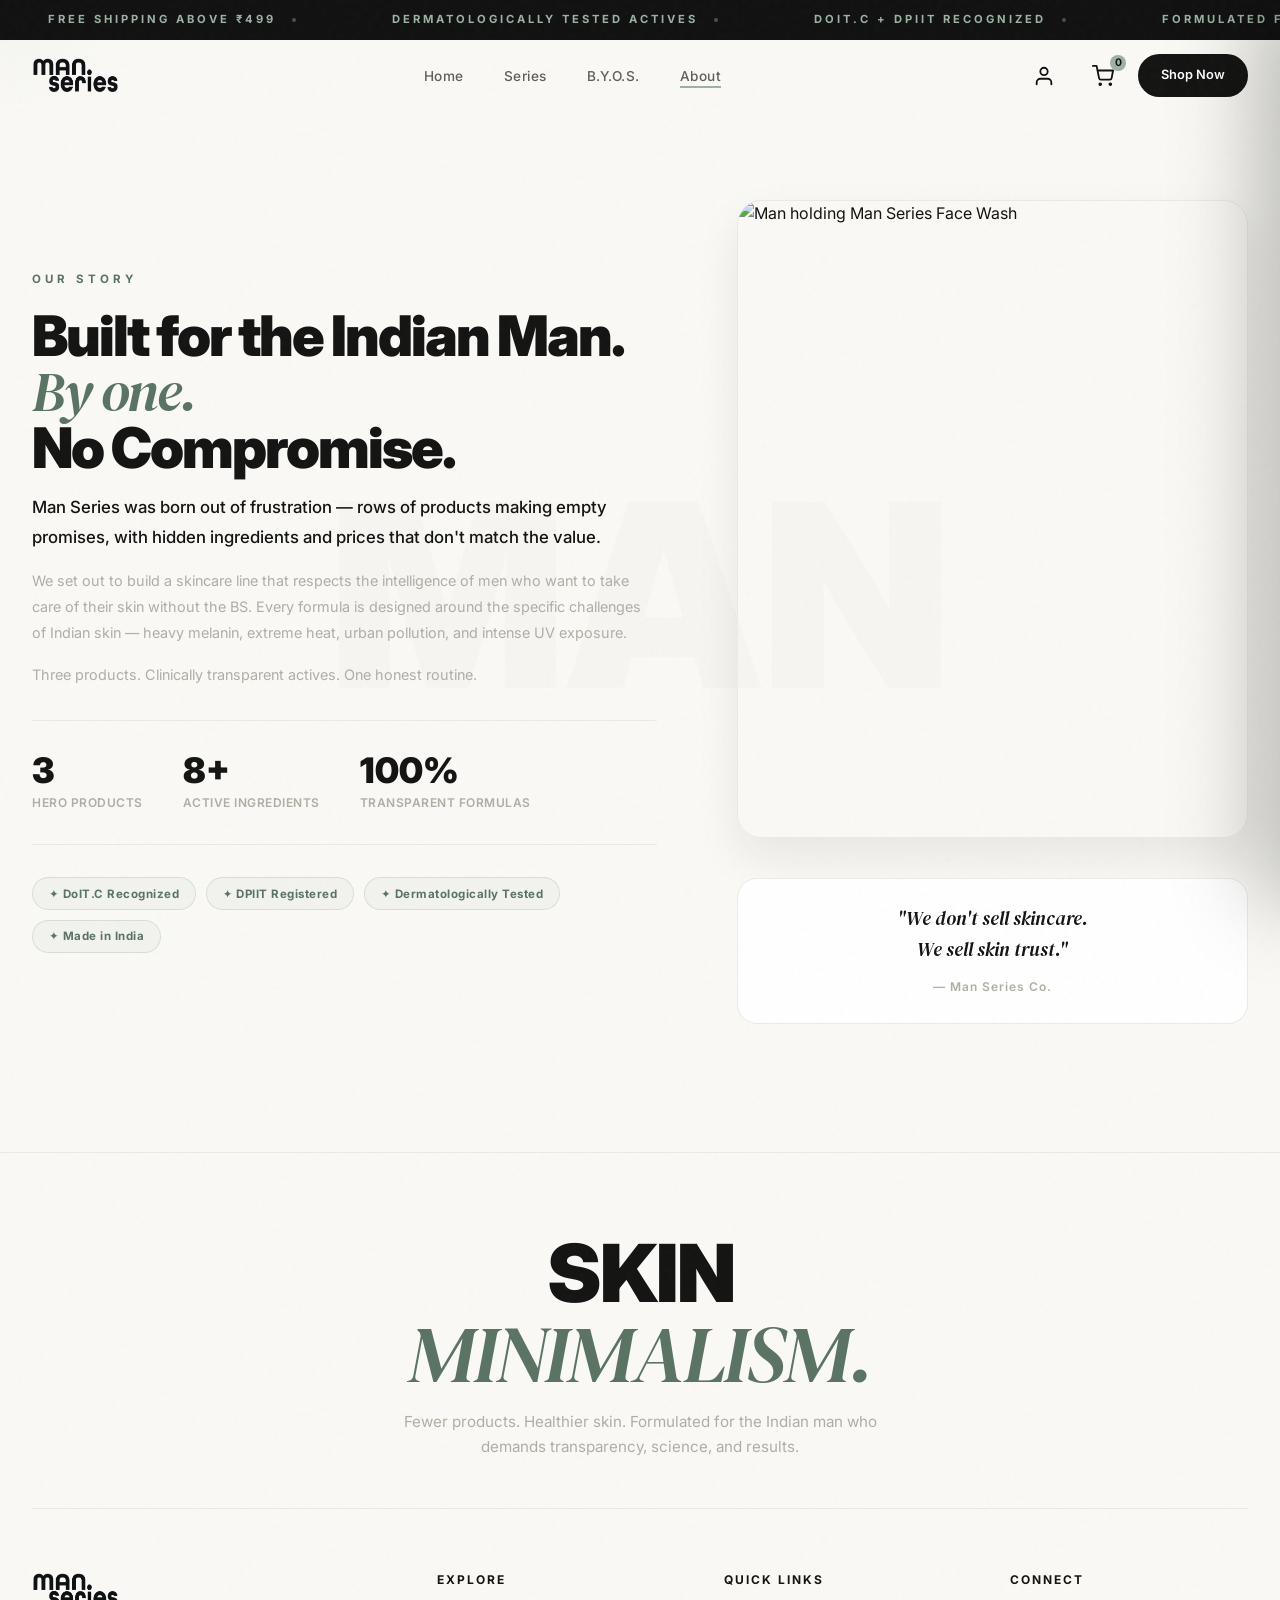
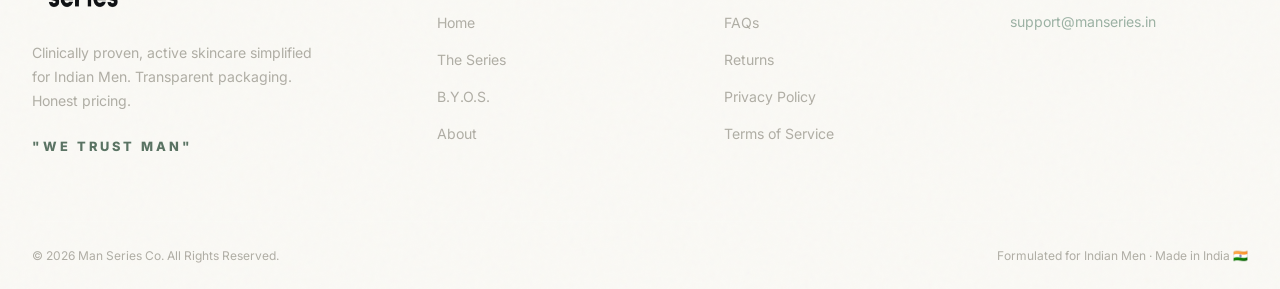
==== about.html @ 040384e5 "Add files via upload" ====
<!DOCTYPE html>
<html lang="en">

<head>
  <meta charset="UTF-8">
  <meta name="viewport" content="width=device-width, initial-scale=1.0">
  <title>About | Man Series — Our Story</title>
  <meta name="description"
    content="Man Series was born out of frustration. Learn our story — skincare designed for Indian men with clinically transparent actives. DoIT.C and DPIIT recognized.">
  <meta name="author" content="Man Series Co.">
  <link rel="icon" type="image/png" href="Product Images/fav icon/favicon.png?v=2">
  <link rel="stylesheet" href="style.css">
</head>

<body>

  <div class="cursor-glow" id="cursorGlow"></div>

  <!-- Cart Drawer -->
  <div class="cart-overlay" id="cartOverlay"></div>
  <div class="cart-drawer" id="cartDrawer">
    <div class="cart-header">
      <h3>Your Routine</h3>
      <button class="close-cart-btn" id="closeCartBtn">&times;</button>
    </div>
    <div class="cart-shipping-bar">
      <div class="shipping-text">
        <span id="shippingMessage">Add ₹499 more for <span class="highlight">free shipping</span></span>
        <span id="shippingPercent">0%</span>
      </div>
      <div class="shipping-progress">
        <div class="shipping-progress-fill" id="shippingFill"></div>
      </div>
    </div>
    <div class="cart-items" id="cartItemsContainer">
      <div class="cart-empty-message">Your routine is empty.<br>Add a product to begin your journey.</div>
    </div>
    <div class="cart-footer">
      <button class="cart-continue" id="continueShoppingBtn">← Continue Shopping</button>
      <div class="cart-total-row">
        <span>Total</span>
        <span id="cartTotalValue">₹0</span>
      </div>
      <button class="checkout-btn" id="checkoutBtn">
        <span>Lock in Routine</span>
        <svg width="16" height="16" viewBox="0 0 24 24" fill="none" stroke="currentColor" stroke-width="2.5"
          stroke-linecap="round" stroke-linejoin="round">
          <line x1="5" y1="12" x2="19" y2="12"></line>
          <polyline points="12 5 19 12 12 19"></polyline>
        </svg>
      </button>
    </div>
  </div>
  <div class="toast" id="cartToast">
    <div class="toast-dot"></div>
    <span id="toastMessage">Product added to routine!</span>
  </div>

  <!-- Announcement Bar -->
  <div class="announcement-bar">
    <div class="announcement-track">
      <span class="announcement-item">Free Shipping Above ₹499 <span class="sep"></span></span>
      <span class="announcement-item">Dermatologically Tested Actives <span class="sep"></span></span>
      <span class="announcement-item">DoIT.C + DPIIT Recognized <span class="sep"></span></span>
      <span class="announcement-item">Formulated for Indian Men <span class="sep"></span></span>
      <span class="announcement-item">Clinical Transparency — No Fillers <span class="sep"></span></span>
      <span class="announcement-item">Free Shipping Above ₹499 <span class="sep"></span></span>
      <span class="announcement-item">Dermatologically Tested Actives <span class="sep"></span></span>
      <span class="announcement-item">DoIT.C + DPIIT Recognized <span class="sep"></span></span>
      <span class="announcement-item">Formulated for Indian Men <span class="sep"></span></span>
      <span class="announcement-item">Clinical Transparency — No Fillers <span class="sep"></span></span>
    </div>
  </div>

  <!-- Navigation -->
  <header class="navbar navbar-light-page" id="navbar">
    <div class="container navbar-container">
      <button class="mobile-menu-btn" style="display: none;" onclick="document.querySelector('.nav-links').classList.toggle('open')" aria-label="Menu">
        <svg width="24" height="24" viewBox="0 0 24 24" fill="none" stroke="currentColor" stroke-width="2" stroke-linecap="round" stroke-linejoin="round">
          <line x1="3" y1="12" x2="21" y2="12"></line>
          <line x1="3" y1="6" x2="21" y2="6"></line>
          <line x1="3" y1="18" x2="21" y2="18"></line>
        </svg>
      </button>
      <a href="index.html" class="logo" aria-label="Man Series Home">
        <img src="Product Images/Logo/Wordmark Logo.png" alt="Man Series" class="logo-img">
      </a>
      <nav>
        <ul class="nav-links">
          <li><a href="index.html">Home</a></li>
          <li><a href="series.html">Series</a></li>
          <li><a href="byos.html">B.Y.O.S.</a></li>
          <li><a href="about.html" class="nav-active">About</a></li>
        </ul>
      </nav>
      <div class="nav-actions">
        <a href="account.html" class="cart-trigger" aria-label="My Account" style="margin-right: 5px;">
          <svg width="22" height="22" viewBox="0 0 24 24" fill="none" stroke="currentColor" stroke-width="2" stroke-linecap="round" stroke-linejoin="round">
            <path d="M20 21v-2a4 4 0 0 0-4-4H8a4 4 0 0 0-4 4v2"></path>
            <circle cx="12" cy="7" r="4"></circle>
          </svg>
        </a>
        <button class="cart-trigger" id="cartTrigger" aria-label="Open Cart">
          <svg width="22" height="22" viewBox="0 0 24 24" fill="none" stroke="currentColor" stroke-width="2"
            stroke-linecap="round" stroke-linejoin="round">
            <circle cx="9" cy="21" r="1"></circle>
            <circle cx="20" cy="21" r="1"></circle>
            <path d="M1 1h4l2.68 13.39a2 2 0 0 0 2 1.61h9.72a2 2 0 0 0 2-1.61L23 6H6"></path>
          </svg>
          <span class="cart-count" id="cartBadgeCount">0</span>
        </button>
        <a href="series.html" class="btn btn-primary hide-on-mobile" style="padding: 0.55rem 1.3rem; font-size: 0.8rem;">Shop Now</a>
      </div>
    </div>
  </header>


  <!-- ═══════════════════════════════════════════════
       ABOUT SECTION
       ═══════════════════════════════════════════════ -->
  <section class="about" id="about" style="padding-top: 10rem;">
    <div class="bg-watermark">MAN</div>
    <div class="container">
      <div class="about-grid">
        <div class="about-content reveal">
          <span class="eyebrow">OUR STORY</span>
          <h2 style="font-size: 3.5rem; letter-spacing: -2px; margin-bottom: 1rem; line-height: 1;">
          <span class="line-normal">Built for the Indian Man.</span>
          <span class="line-italic">By one.</span>
          <span class="line-normal">No Compromise.</span>
        </h2>
          <p class="about-lead">Man Series was born out of frustration — rows of products making empty promises, with
            hidden ingredients and prices that don't match the value.</p>
          <p class="about-body">We set out to build a skincare line that respects the intelligence of men who want to
            take care of their skin without the BS. Every formula is designed around the specific challenges of Indian
            skin — heavy melanin, extreme heat, urban pollution, and intense UV exposure.</p>
          <p class="about-body">Three products. Clinically transparent actives. One honest routine.</p>
          <div class="about-stats reveal-stagger">
            <div class="about-stat">
              <div class="about-stat-num">3</div>
              <div class="about-stat-label">Hero Products</div>
            </div>
            <div class="about-stat">
              <div class="about-stat-num">8+</div>
              <div class="about-stat-label">Active Ingredients</div>
            </div>
            <div class="about-stat">
              <div class="about-stat-num">100%</div>
              <div class="about-stat-label">Transparent Formulas</div>
            </div>
          </div>
          <div class="about-badges">
            <div class="about-badge-item">✦ DoIT.C Recognized</div>
            <div class="about-badge-item">✦ DPIIT Registered</div>
            <div class="about-badge-item">✦ Dermatologically Tested</div>
            <div class="about-badge-item">✦ Made in India</div>
          </div>
        </div>
        <div class="about-visual reveal">
          <div class="about-poster-wrapper" style="width: 100%; border-radius: 24px; overflow: hidden; box-shadow: var(--shadow-hover); border: 1px solid var(--border-warm);">
            <img src="Product Images/Poster/sstw763.png" alt="Man holding Man Series Face Wash" style="width: 100%; height: 100%; object-fit: cover; aspect-ratio: 4/5; display: block; transition: transform 0.5s ease;" onmouseover="this.style.transform='scale(1.05)'" onmouseout="this.style.transform='scale(1)'">
          </div>
          <div class="about-manifesto-block">
            <p class="about-manifesto-quote">"We don't sell skincare.<br>We sell skin trust."</p>
            <span class="about-manifesto-attr">— Man Series Co.</span>
          </div>
        </div>
      </div>
    </div>
  </section>


  <!-- Footer -->
  <footer>
    <div class="container">
      <div class="footer-statement reveal">
        <h2>SKIN <span>MINIMALISM.</span></h2>
        <p>Fewer products. Healthier skin. Formulated for the Indian man who demands transparency, science, and results.
        </p>
      </div>
      <div class="footer-grid">
        <div class="footer-brand">
          <img src="Product Images/Logo/Wordmark Logo.png" alt="Man Series" class="footer-logo"
            style="height: 36px; margin-bottom: 1.5rem;">
          <p>Clinically proven, active skincare simplified for Indian Men. Transparent packaging. Honest pricing.</p>
          <div class="footer-manifesto">"WE TRUST MAN"</div>
        </div>
        <div class="footer-links">
          <h4>Explore</h4>
          <ul>
            <li><a href="index.html">Home</a></li>
            <li><a href="series.html">The Series</a></li>
            <li><a href="byos.html">B.Y.O.S.</a></li>
            <li><a href="about.html">About</a></li>
          </ul>
        </div>
        <div class="footer-links">
          <h4>Quick Links</h4>
          <ul>
            <li><a href="#">FAQs</a></li>
            <li><a href="#">Returns</a></li>
            <li><a href="#">Privacy Policy</a></li>
            <li><a href="#">Terms of Service</a></li>
          </ul>
        </div>
        <div class="footer-contact">
          <h4>Connect</h4>
          <p><a href="mailto:support@manseries.in">support@manseries.in</a></p>
        </div>
      </div>
      <div class="footer-bottom">
        <p>&copy; 2026 Man Series Co. All Rights Reserved.</p>
        <p>Formulated for Indian Men · Made in India 🇮🇳</p>
      </div>
    </div>
  </footer>

  <script src="app.js"></script>
</body>

</html>
---- style.css ----
/* =====================================================
   MAN SERIES — Premium Design System v2.0
   Skin Minimalism · Formulated for Indian Men
   ===================================================== */

@import url('https://api.fontshare.com/v2/css?f[]=satoshi@400,500,700,900&display=swap');
@import url('https://fonts.googleapis.com/css2?family=DM+Serif+Display:ital@0;1&family=Inter:wght@300;400;500;600&display=swap');

:root {
  /* ── Brand Colors (Anthropic Style Light Theme) ── */
  --cream: #faf9f5;
  --warm-white: #FFFFFF;
  --charcoal: #141413;
  --ink: #111111;
  --sage: #9CB2A4;
  --sage-dark: #5A7363;
  --sage-light: #EDF3F0;
  --sage-alpha: rgba(156, 178, 164, 0.08);
  --sage-glow: rgba(156, 178, 164, 0.12);
  --muted: #b0aea5;
  --muted-light: #E5E5EA;
  --border-warm: #EAEAEA;
  --border-dark: rgba(255, 255, 255, 0.08);

  /* ── Product Accents (Muted) ── */
  --color-facewash: #7CC09A;
  --color-serum: #89B5C0;
  --color-sunscreen: #CCAB82;
  --color-facewash-alpha: rgba(124, 192, 154, 0.12);
  --color-serum-alpha: rgba(137, 181, 192, 0.12);
  --color-sunscreen-alpha: rgba(204, 171, 130, 0.12);

  /* ── Typography ── */
  --font-heading: 'Satoshi', 'Inter', system-ui, sans-serif;
  --font-display: 'DM Serif Display', Georgia, serif;
  --font-body: 'Inter', system-ui, sans-serif;

  /* ── Shadows ── */
  --shadow-subtle: 0 2px 16px rgba(28, 25, 23, 0.03);
  --shadow-hover: 0 20px 44px rgba(28, 25, 23, 0.08);
  --shadow-glow: 0 6px 28px var(--sage-glow);

  /* ── Transitions ── */
  --transition-smooth: all 0.5s cubic-bezier(0.22, 1, 0.36, 1);
  --transition-spring: all 0.6s cubic-bezier(0.34, 1.56, 0.64, 1);
  --ease-smooth: cubic-bezier(0.22, 1, 0.36, 1);
  --ease-spring: cubic-bezier(0.34, 1.56, 0.64, 1);
}

/* ── Reset ── */
*,
*::before,
*::after {
  margin: 0;
  padding: 0;
  box-sizing: border-box;
  -webkit-font-smoothing: antialiased;
  -moz-osx-font-smoothing: grayscale;
}

html {
  scroll-behavior: smooth;
}

body {
  background-color: var(--cream);
  color: var(--charcoal);
  font-family: var(--font-body);
  overflow-x: hidden;
  line-height: 1.6;
}

/* ── Page Load Animation ── */
body {
  animation: pageLoad 0.8s var(--ease-smooth) forwards;
}

@keyframes pageLoad {
  from {
    opacity: 0;
    transform: scale(0.98);
  }

  to {
    opacity: 1;
    transform: scale(1);
  }
}

/* ── Grain Texture Overlay ── */
body::after {
  content: '';
  position: fixed;
  top: 0;
  left: 0;
  width: 100%;
  height: 100%;
  pointer-events: none;
  z-index: 9999;
  opacity: 0.025;
  background-image: url("data:image/svg+xml,%3Csvg viewBox='0 0 256 256' xmlns='http://www.w3.org/2000/svg'%3E%3Cfilter id='noise'%3E%3CfeTurbulence type='fractalNoise' baseFrequency='0.85' numOctaves='4' stitchTiles='stitch'/%3E%3C/filter%3E%3Crect width='100%25' height='100%25' filter='url(%23noise)'/%3E%3C/svg%3E");
  background-repeat: repeat;
}

/* ── Custom Scrollbar ── */
::-webkit-scrollbar {
  width: 5px;
}

::-webkit-scrollbar-track {
  background: var(--cream);
}

::-webkit-scrollbar-thumb {
  background: var(--sage);
  border-radius: 10px;
}

::-webkit-scrollbar-thumb:hover {
  background: var(--sage-dark);
}

/* ── Selection ── */
::selection {
  background: var(--sage-alpha);
  color: var(--charcoal);
}

/* ── Custom Cursor ── */
.cursor-glow {
  position: fixed;
  width: 240px;
  height: 240px;
  border-radius: 50%;
  background: radial-gradient(circle, var(--sage-glow) 0%, transparent 70%);
  top: -120px;
  left: -120px;
  pointer-events: none;
  transform: translate3d(0, 0, 0);
  transition: width 0.4s ease, height 0.4s ease, background 0.6s ease;
  z-index: 1;
  opacity: 0.5;
  mix-blend-mode: normal;
}

/* ── Base Layout ── */
.container {
  max-width: 1280px;
  margin: 0 auto;
  padding: 0 2rem;
}

section {
  padding: 8rem 0;
  position: relative;
  overflow: hidden;
}

h1,
h2,
h3,
h4 {
  font-family: var(--font-heading);
  font-weight: 700;
  line-height: 1.1;
  color: var(--charcoal);
}

a {
  text-decoration: none;
}

/* ── Scroll Reveal Animation Classes ── */
.reveal {
  opacity: 0;
  transform: translateY(48px);
  transition: opacity 0.8s var(--ease-smooth), transform 0.8s var(--ease-smooth);
}

.reveal.visible {
  opacity: 1;
  transform: translateY(0);
}

.reveal-stagger>* {
  opacity: 0;
  transform: translateY(40px);
  transition: opacity 0.7s var(--ease-smooth), transform 0.7s var(--ease-smooth);
}

.reveal-stagger.visible>*:nth-child(1) {
  transition-delay: 0ms;
}

.reveal-stagger.visible>*:nth-child(2) {
  transition-delay: 100ms;
}

.reveal-stagger.visible>*:nth-child(3) {
  transition-delay: 200ms;
}

.reveal-stagger.visible>*:nth-child(4) {
  transition-delay: 300ms;
}

.reveal-stagger.visible>* {
  opacity: 1;
  transform: translateY(0);
}

/* Hero text stagger */
.hero-line {
  opacity: 0;
  transform: translateY(60px) skewY(3deg);
  transition: opacity 0.9s var(--ease-smooth), transform 0.9s var(--ease-smooth);
}

.hero-line.visible {
  opacity: 1;
  transform: translateY(0) skewY(0deg);
}

.hero-line:nth-child(1) {
  transition-delay: 0ms;
}

.hero-line:nth-child(2) {
  transition-delay: 150ms;
}

.hero-line:nth-child(3) {
  transition-delay: 300ms;
}

/* ══════════════════════════════════════════════════════
   ANNOUNCEMENT BAR (Marquee)
   ══════════════════════════════════════════════════════ */
.announcement-bar {
  background: var(--ink);
  height: 40px;
  display: flex;
  align-items: center;
  overflow: hidden;
  position: relative;
  z-index: 102;
}

.announcement-track {
  display: flex;
  white-space: nowrap;
  animation: marquee 40s linear infinite;
}

.announcement-track:hover {
  animation-play-state: paused;
}

.announcement-item {
  font-family: var(--font-heading);
  font-size: 0.7rem;
  font-weight: 700;
  letter-spacing: 3px;
  text-transform: uppercase;
  color: var(--sage);
  padding: 0 3rem;
  display: flex;
  align-items: center;
  gap: 1rem;
}

.announcement-item .sep {
  width: 4px;
  height: 4px;
  border-radius: 50%;
  background: var(--sage);
  opacity: 0.4;
}

@keyframes marquee {
  from {
    transform: translateX(0);
  }

  to {
    transform: translateX(-50%);
  }
}


/* ══════════════════════════════════════════════════════
   FLOATING NAVIGATION
   ══════════════════════════════════════════════════════ */
.navbar {
  position: fixed;
  top: 40px;
  /* below announcement bar */
  left: 0;
  width: 100%;
  height: 72px;
  background: transparent;
  backdrop-filter: none;
  -webkit-backdrop-filter: none;
  border-bottom: 1px solid transparent;
  z-index: 100;
  display: flex;
  align-items: center;
  transition: all 0.5s var(--ease-smooth);
}

.navbar.scrolled {
  top: 0;
  height: 64px;
  background: rgba(15, 22, 19, 0.65);
  backdrop-filter: blur(24px) saturate(1.4);
  -webkit-backdrop-filter: blur(24px) saturate(1.4);
  border-bottom: 1px solid var(--border-dark);
  box-shadow: 0 4px 30px rgba(0, 0, 0, 0.1);
}

/* ── Navbar Light Theme Adaptations ── */
.navbar.navbar-light-page:not(.scrolled) .logo-img {
  filter: none;
}

.navbar.navbar-light-page:not(.scrolled) .nav-links a {
  color: rgba(26, 29, 28, 0.7);
}

.navbar.navbar-light-page:not(.scrolled) .nav-links a:hover {
  color: var(--ink);
}

.navbar.navbar-light-page:not(.scrolled) .cart-trigger {
  color: var(--ink);
}

.navbar.navbar-light-page.scrolled {
  background: rgba(255, 255, 255, 0.85);
  backdrop-filter: blur(24px) saturate(1.4);
  -webkit-backdrop-filter: blur(24px) saturate(1.4);
  border-bottom: 1px solid rgba(0, 0, 0, 0.05);
  box-shadow: 0 4px 30px rgba(0, 0, 0, 0.03);
}

.navbar.navbar-light-page.scrolled .logo-img {
  filter: none;
}

.navbar.navbar-light-page.scrolled .nav-links a {
  color: rgba(26, 29, 28, 0.7);
}

.navbar.navbar-light-page.scrolled .nav-links a:hover {
  color: var(--ink);
}

.navbar.navbar-light-page.scrolled .cart-trigger {
  color: var(--ink);
}

.navbar-container {
  width: 100%;
  display: flex;
  justify-content: space-between;
  align-items: center;
}

/* ── Logo ── */
.logo {
  display: flex;
  align-items: center;
  gap: 0.5rem;
  text-decoration: none;
}

.logo-img {
  height: 36px;
  width: auto;
  display: block;
  transition: var(--transition-smooth);
  filter: brightness(0) invert(1);
  /* White logo on dark hero */
}

.navbar.scrolled .logo-img {
  filter: brightness(0) invert(1);
  /* Stay white on glass */
}

.logo:hover .logo-img {
  opacity: 0.8;
  transform: scale(1.03);
}

/* ── Nav Links ── */
.nav-links {
  display: flex;
  gap: 2.5rem;
  list-style: none;
}

.nav-links a {
  text-decoration: none;
  color: rgba(255, 255, 255, 0.7);
  font-family: var(--font-heading);
  font-weight: 500;
  font-size: 0.85rem;
  letter-spacing: 0.5px;
  transition: color 0.3s ease;
  position: relative;
  padding-bottom: 4px;
}

.nav-links a::after {
  content: '';
  position: absolute;
  bottom: 0;
  left: 0;
  width: 0%;
  height: 1.5px;
  background: var(--sage);
  transition: width 0.4s var(--ease-smooth);
}

.nav-links a:hover {
  color: #FFFFFF;
}

.nav-links a:hover::after {
  width: 100%;
}

.navbar.scrolled .nav-links a {
  color: rgba(255, 255, 255, 0.7);
}

.navbar.scrolled .nav-links a:hover {
  color: #FFFFFF;
}

/* ── Nav Actions ── */
.nav-actions {
  display: flex;
  align-items: center;
  gap: 1rem;
}

.cart-trigger {
  position: relative;
  background: none;
  border: none;
  cursor: pointer;
  padding: 0.5rem;
  display: flex;
  align-items: center;
  justify-content: center;
  color: rgba(255, 255, 255, 0.8);
  transition: var(--transition-smooth);
}

.cart-trigger:hover {
  color: #FFFFFF;
  transform: scale(1.08);
}

.cart-count {
  position: absolute;
  top: -2px;
  right: -4px;
  background: var(--sage);
  color: var(--ink);
  font-size: 0.65rem;
  font-weight: 700;
  font-family: var(--font-heading);
  width: 16px;
  height: 16px;
  border-radius: 50%;
  display: flex;
  align-items: center;
  justify-content: center;
}

/* ── CTA Button (Nav) ── */
.btn {
  display: inline-flex;
  align-items: center;
  justify-content: center;
  padding: 0.85rem 1.8rem;
  border-radius: 100px;
  font-weight: 600;
  font-size: 0.88rem;
  text-decoration: none;
  cursor: pointer;
  transition: var(--transition-spring);
  font-family: var(--font-heading);
  position: relative;
  overflow: hidden;
}

/* Shimmer effect */
.btn::after {
  content: '';
  position: absolute;
  top: 0;
  left: 0;
  width: 100%;
  height: 100%;
  background: linear-gradient(90deg, transparent 0%, rgba(255, 255, 255, 0.2) 50%, transparent 100%);
  transform: translateX(-100%);
  transition: transform 0.6s ease;
}

.btn:hover::after {
  transform: translateX(100%);
}

/* Click feedback */
.btn:active {
  transform: scale(0.96) !important;
  transition: transform 0.08s ease;
}

.btn-primary {
  background: var(--charcoal);
  color: var(--warm-white);
  border: 2px solid var(--charcoal);
}

.btn-primary:hover {
  background: var(--ink);
  border-color: var(--ink);
  transform: translateY(-3px);
  box-shadow: 0 8px 24px rgba(0, 0, 0, 0.15);
}

.btn-secondary {
  background: transparent;
  color: var(--cream);
  border: 1.5px solid rgba(255, 255, 255, 0.25);
}

.btn-secondary:hover {
  background: rgba(255, 255, 255, 0.08);
  border-color: rgba(255, 255, 255, 0.4);
  color: #FFFFFF;
  transform: translateY(-3px);
}

/* Light context buttons */
.btn-primary-dark {
  background: var(--charcoal);
  color: var(--cream);
  border: 2px solid var(--charcoal);
}

.btn-primary-dark:hover {
  background: var(--ink);
  transform: translateY(-3px);
  box-shadow: 0 12px 32px rgba(28, 25, 23, 0.2);
}


/* ══════════════════════════════════════════════════════
   HERO SECTION — Premium Light Theme
   ══════════════════════════════════════════════════════ */
.hero {
  min-height: 100vh;
  background: transparent;
  display: flex;
  align-items: center;
  padding-top: 112px;
  /* nav + announcement */
  padding-bottom: 4rem;
  position: relative;
  overflow: hidden;
}

/* Subtle radial glow */
.hero::before {
  content: '';
  position: absolute;
  top: 30%;
  left: 50%;
  width: 80vw;
  height: 80vw;
  transform: translate(-50%, -50%);
  background: radial-gradient(circle, var(--sage-alpha) 0%, transparent 60%);
  pointer-events: none;
  opacity: 0.6;
}

/* Watermark background text */
.bg-watermark {
  position: absolute;
  font-family: var(--font-heading);
  font-weight: 900;
  font-size: 15vw;
  white-space: nowrap;
  pointer-events: none;
  z-index: 0;
  user-select: none;
  left: 50%;
  transform: translateX(-50%);
}

.hero .bg-watermark {
  color: rgba(28, 25, 23, 0.015);
  top: 50%;
  transform: translate(-50%, -50%);
}

.hero-grid {
  display: grid;
  grid-template-columns: 1fr;
  max-width: 600px; /* Reduced width for left-aligned cinematic look */
  gap: 2rem;
  align-items: center;
  width: 100%;
}

/* ── Hero Video Background ── */
.hero-bg-video {
  position: absolute;
  top: 0;
  left: 0;
  width: 100%;
  height: 100%;
  object-fit: cover;
  z-index: -2;
  filter: brightness(0.9) contrast(1.1);
}

.video-overlay {
  position: absolute;
  top: 0;
  left: 0;
  width: 100%;
  height: 100%;
  background: rgba(26, 29, 28, 0.6); /* var(--charcoal) with 60% opacity */
  z-index: -1;
}

.hero-content {
  z-index: 2;
  text-align: left;
}

/* ── Hero Actions ── */
.hero-actions .btn-primary {
  background: var(--cream);
  color: var(--charcoal);
  border: 1px solid var(--cream);
}
.hero-actions .btn-primary:hover {
  background: #ffffff;
  color: var(--charcoal);
  box-shadow: 0 4px 20px rgba(255, 255, 255, 0.2);
}
.hero-actions .btn-secondary {
  color: var(--cream);
  border-color: rgba(250, 249, 246, 0.4);
}
.hero-actions .btn-secondary:hover {
  border-color: var(--cream);
  background: rgba(250, 249, 246, 0.1);
}

/* Make text white over dark video */
.hero .line-normal {
  color: var(--cream);
}
.hero .hero-desc {
  color: rgba(250, 249, 246, 0.85); /* Slightly muted cream */
}

/* ── Hero Badge ── */
.hero-badge {
  display: inline-flex;
  align-items: center;
  gap: 0.6rem;
  padding: 0.5rem 1.2rem;
  background: rgba(250, 249, 246, 0.08); /* Cream alpha */
  border: 1px solid rgba(250, 249, 246, 0.2);
  border-radius: 100px;
  font-size: 0.72rem;
  font-weight: 600;
  font-family: var(--font-heading);
  text-transform: uppercase;
  letter-spacing: 2px;
  color: var(--cream);
  margin-bottom: 2.5rem;
}

.hero-badge .bullet {
  width: 6px;
  height: 6px;
  background: var(--sage);
  border-radius: 50%;
  animation: pulse-dot 2s ease-in-out infinite alternate;
}

@keyframes pulse-dot {
  from {
    transform: scale(1);
    opacity: 0.5;
  }

  to {
    transform: scale(1.5);
    opacity: 1;
  }
}

/* ── Hero Headline ── */
.hero h1 {
  font-family: var(--font-heading);
  font-weight: 900;
  font-size: 5.5rem;
  letter-spacing: -3px;
  line-height: 1.0;
  margin-bottom: 2rem;
  color: var(--charcoal);
}

.line-italic {
  font-family: var(--font-display);
  font-style: italic;
  font-weight: 400;
  color: var(--sage-dark);
  display: block;
}

.line-normal {
  font-family: var(--font-heading);
  font-weight: 900;
  display: block;
  color: var(--charcoal);
}

.gradient-text {
  background: linear-gradient(135deg, var(--charcoal) 20%, var(--sage-dark) 100%);
  -webkit-background-clip: text;
  -webkit-text-fill-color: transparent;
  background-clip: text;
}

/* ── Hero Description ── */
.hero-desc {
  font-size: 1.05rem;
  line-height: 1.8;
  color: var(--muted);
  margin-bottom: 2.5rem;
  max-width: 460px;
}

.hero-actions {
  display: flex;
  gap: 1rem;
  flex-wrap: wrap;
}

/* ── Product Showcase ── */
.hero-visual {
  position: relative;
  height: 520px;
  display: flex;
  justify-content: center;
  align-items: center;
  perspective: 1200px;
}

.bottle-scene {
  width: 100%;
  height: 100%;
  display: flex;
  justify-content: center;
  align-items: center;
  transform-style: preserve-3d;
  transition: transform 0.12s ease-out;
}

/* ── 3D Product Placement ── */
.bottle-mockup {
  position: absolute;
  width: 260px;
  height: 480px;
  transform-style: preserve-3d;
  transition: var(--transition-smooth);
  filter: drop-shadow(0 30px 60px rgba(0, 0, 0, 0.3));
}

.bottle-mockup:hover {
  filter: drop-shadow(0 40px 80px rgba(0, 0, 0, 0.4));
}

.bottle-mockup.facewash-mock {
  transform: translate3d(-140px, 40px, -80px) rotateY(-12deg) rotateX(4deg);
  z-index: 1;
}

.bottle-mockup.serum-mock {
  transform: translate3d(0, -60px, 50px) rotateY(0deg) rotateX(-3deg);
  z-index: 3;
}

.bottle-mockup.sunscreen-mock {
  transform: translate3d(140px, 50px, -80px) rotateY(12deg) rotateX(4deg);
  z-index: 2;
}

.hero-visual:hover .facewash-mock {
  transform: translate3d(-180px, 45px, -120px) rotateY(-20deg);
}

.hero-visual:hover .serum-mock {
  transform: translate3d(0, -80px, 120px) rotateY(3deg) scale(1.05);
}

.hero-visual:hover .sunscreen-mock {
  transform: translate3d(180px, 60px, -120px) rotateY(20deg);
}

/* ── Floating Ingredient Tags ── */
.ingredient-tag {
  position: absolute;
  background: rgba(168, 197, 181, 0.1);
  backdrop-filter: blur(12px);
  border: 1px solid rgba(168, 197, 181, 0.2);
  color: var(--sage);
  font-family: var(--font-heading);
  font-size: 0.7rem;
  font-weight: 600;
  letter-spacing: 1px;
  padding: 0.4rem 0.9rem;
  border-radius: 100px;
  white-space: nowrap;
  z-index: 10;
  animation: float-tag 3s ease-in-out infinite alternate;
}

.ingredient-tag:nth-child(1) {
  top: 12%;
  left: -5%;
  animation-delay: 0s;
}

.ingredient-tag:nth-child(2) {
  top: 40%;
  right: -8%;
  animation-delay: 0.5s;
}

.ingredient-tag:nth-child(3) {
  bottom: 18%;
  left: 5%;
  animation-delay: 1s;
}

@keyframes float-tag {
  from {
    transform: translateY(-6px);
  }

  to {
    transform: translateY(6px);
  }
}

/* ── Scroll Indicator ── */
.scroll-indicator {
  position: absolute;
  bottom: 2.5rem;
  left: 50%;
  transform: translateX(-50%);
  display: flex;
  flex-direction: column;
  align-items: center;
  gap: 0.5rem;
  z-index: 5;
}

.scroll-indicator span {
  font-family: var(--font-heading);
  font-size: 0.6rem;
  font-weight: 600;
  letter-spacing: 4px;
  text-transform: uppercase;
  color: rgba(168, 197, 181, 0.35);
}

.scroll-indicator .chevron {
  width: 20px;
  height: 20px;
  border-right: 1.5px solid rgba(168, 197, 181, 0.35);
  border-bottom: 1.5px solid rgba(168, 197, 181, 0.35);
  transform: rotate(45deg);
  animation: bounce-chevron 2s ease-in-out infinite;
}

@keyframes bounce-chevron {

  0%,
  100% {
    transform: translateY(0) rotate(45deg);
    opacity: 0.3;
  }

  50% {
    transform: translateY(8px) rotate(45deg);
    opacity: 0.8;
  }
}

/* ── Product Hero Images ── */
.product-hero-img {
  width: 100%;
  height: 100%;
  object-fit: contain;
  border-radius: 16px;
  transition: var(--transition-spring);
  transform: scale(1.4);
  filter: drop-shadow(0 20px 40px rgba(0, 0, 0, 0.25));
}

.bottle-mockup:hover .product-hero-img {
  transform: scale(1.5);
  filter: drop-shadow(0 30px 55px rgba(0, 0, 0, 0.35));
}


/* ══════════════════════════════════════════════════════
   INGREDIENT MARQUEE STRIP
   ══════════════════════════════════════════════════════ */
.marquee-strip {
  background: var(--charcoal);
  height: 40px;
  display: flex;
  align-items: center;
  overflow: hidden;
  position: relative;
  border-top: 1px solid rgba(168, 197, 181, 0.08);
  border-bottom: 1px solid rgba(168, 197, 181, 0.08);
}

.marquee-track {
  display: flex;
  width: max-content;
  animation: scroll-x 40s linear infinite;
}

.marquee-track:hover {
  animation-play-state: paused;
}

.marquee-item {
  padding: 0 2rem;
  font-family: var(--font-heading);
  font-size: 0.72rem;
  font-weight: 700;
  letter-spacing: 2px;
  color: var(--cream);
  text-transform: uppercase;
  white-space: nowrap;
  display: inline-flex;
  align-items: center;
  gap: 2rem;
}

.marquee-dot {
  width: 5px;
  height: 5px;
  border-radius: 50%;
  background: var(--sage);
  opacity: 0.3;
}


/* ══════════════════════════════════════════════════════
   PRODUCT CATALOG SECTION
   ══════════════════════════════════════════════════════ */
.catalog {
  background: var(--cream);
  padding: 8rem 0;
}

.catalog .bg-watermark {
  color: rgba(28, 25, 23, 0.015);
  top: 50%;
  transform: translate(-50%, -50%);
}

.products-header {
  text-align: center;
  margin-bottom: 4rem;
}

.products-header .eyebrow {
  font-family: var(--font-heading);
  font-size: 0.72rem;
  font-weight: 700;
  letter-spacing: 4px;
  text-transform: uppercase;
  color: var(--sage-dark);
  margin-bottom: 1rem;
  display: block;
}

.products-header h2 {
  font-family: var(--font-display);
  font-size: 3.2rem;
  letter-spacing: -1px;
  margin-bottom: 1rem;
  color: var(--charcoal);
}

.products-header>p {
  color: var(--muted);
  font-size: 1rem;
  max-width: 560px;
  margin: 0 auto;
  line-height: 1.7;
}

/* ── Product Cards ── */
.products-grid {
  display: grid;
  grid-template-columns: repeat(3, 1fr);
  gap: 2rem;
}

.product-card {
  background: var(--warm-white);
  border: 1px solid var(--border-warm);
  border-radius: 24px;
  padding: 0;
  display: flex;
  flex-direction: column;
  justify-content: space-between;
  transition: transform 0.5s var(--ease-spring), box-shadow 0.5s ease;
  box-shadow: var(--shadow-subtle);
  position: relative;
  overflow: hidden;
}

.product-card:hover {
  transform: translateY(-12px);
  box-shadow: var(--shadow-hover);
}

/* Bottom accent line on hover */
.product-card::after {
  content: '';
  position: absolute;
  bottom: 0;
  left: 0;
  width: 100%;
  height: 4px;
  transform: scaleX(0);
  transform-origin: left;
  transition: transform 0.5s var(--ease-smooth);
  background: var(--sage);
}

.product-card:hover::after {
  transform: scaleX(1);
}

/* ── Product Image Box ── */
.product-img-box {
  aspect-ratio: 1 / 1;
  width: 100%;
  display: block;
  background: linear-gradient(180deg, var(--cream) 0%, rgba(168, 197, 181, 0.06) 100%);
  border-radius: 24px 24px 0 0;
  position: relative;
  overflow: hidden;
}

.product-real-img {
  position: absolute;
  top: 0;
  left: 0;
  width: 100%;
  height: 100%;
  object-fit: contain;
  border-radius: 0;
  transition: transform 0.6s var(--ease-spring);
  padding: 0;
  transform: scale(1.3);
}

.product-card:hover .product-real-img {
  transform: scale(1.4) translateY(-6px);
}

/* ── Product Info ── */
.product-info {
  padding: 1.5rem 1.8rem 0 1.8rem;
}

.product-actives-pill {
  display: inline-block;
  font-size: 0.68rem;
  font-weight: 600;
  font-family: var(--font-heading);
  padding: 0.35rem 0.85rem;
  border-radius: 100px;
  margin-bottom: 0.8rem;
  letter-spacing: 0.5px;
  background: var(--sage-alpha);
  color: var(--sage-dark);
}

.product-info h3 {
  font-size: 1.3rem;
  font-weight: 700;
  margin-bottom: 0.8rem;
  color: var(--charcoal);
}

.product-bullets {
  list-style: none;
  margin-bottom: 0;
  padding-bottom: 1rem;
}

.product-bullets li {
  font-size: 0.85rem;
  color: var(--muted);
  margin-bottom: 0.5rem;
  display: flex;
  align-items: center;
  gap: 0.5rem;
  line-height: 1.4;
}

.product-bullets li::before {
  content: '✓';
  font-weight: 700;
  color: var(--sage-dark);
  font-size: 0.8rem;
}

/* ── Product Footer ── */
.product-footer {
  display: flex;
  justify-content: space-between;
  align-items: center;
  border-top: 1px solid var(--border-warm);
  padding: 1.2rem 1.8rem;
}

.price-container {
  display: flex;
  flex-direction: column;
}

.price-label {
  font-size: 0.65rem;
  color: var(--muted-light);
  text-transform: uppercase;
  font-weight: 600;
  letter-spacing: 0.5px;
}

.price-mrp {
  font-size: 1.4rem;
  font-family: var(--font-heading);
  font-weight: 700;
  color: var(--charcoal);
}

.add-to-cart-btn {
  background: var(--charcoal);
  color: var(--cream);
  border: none;
  width: 44px;
  height: 44px;
  border-radius: 50%;
  cursor: pointer;
  display: flex;
  align-items: center;
  justify-content: center;
  transition: var(--transition-spring);
  font-size: 1.1rem;
  font-weight: 600;
}

.add-to-cart-btn:hover {
  background: var(--sage-dark);
  color: #FFFFFF;
  transform: scale(1.12) rotate(90deg);
  box-shadow: var(--shadow-glow);
}


/* ══════════════════════════════════════════════════════
   INGREDIENT REACTOR SECTION
   ══════════════════════════════════════════════════════ */
.reactor {
  background: var(--ink);
  padding: 8rem 0;
}

.reactor .bg-watermark {
  color: rgba(168, 197, 181, 0.02);
  top: 50%;
  transform: translate(-50%, -50%);
}

.reactor-header {
  text-align: center;
  max-width: 650px;
  margin: 0 auto 4rem auto;
}

.reactor-header h2 {
  font-family: var(--font-display);
  font-size: 3rem;
  letter-spacing: -1px;
  margin-bottom: 1rem;
  color: var(--cream);
}

.reactor-header p {
  color: var(--muted);
  font-size: 1rem;
  line-height: 1.7;
}

.reactor-wrapper {
  display: grid;
  grid-template-columns: 0.9fr 1.1fr;
  gap: 3rem;
  background: rgba(28, 25, 23, 0.5);
  border: 1px solid var(--border-dark);
  border-radius: 32px;
  padding: 2.5rem;
  backdrop-filter: blur(10px);
}

.reactor-controls {
  display: flex;
  flex-direction: column;
  justify-content: center;
}

.reactor-controls h3 {
  font-size: 1.6rem;
  margin-bottom: 0.8rem;
  color: var(--cream);
}

.reactor-controls>p {
  color: var(--muted);
  font-size: 0.9rem;
  margin-bottom: 1.5rem;
  line-height: 1.6;
}

/* ── Concern Buttons ── */
.concern-selector {
  display: flex;
  flex-direction: column;
  gap: 0.8rem;
  margin-bottom: 2rem;
}

.concern-btn {
  background: rgba(168, 197, 181, 0.05);
  border: 1.5px solid rgba(168, 197, 181, 0.12);
  padding: 1rem 1.2rem;
  border-radius: 14px;
  cursor: pointer;
  text-align: left;
  display: flex;
  align-items: center;
  justify-content: space-between;
  transition: var(--transition-spring);
  font-family: var(--font-heading);
  font-weight: 600;
  font-size: 0.9rem;
  color: var(--muted);
}

.concern-btn:hover {
  border-color: var(--sage);
  color: var(--cream);
  background: rgba(168, 197, 181, 0.08);
  transform: translateY(-2px);
}

.concern-btn.active {
  background: var(--sage);
  border-color: var(--sage);
  color: var(--ink);
  box-shadow: var(--shadow-glow);
}

.concern-indicator {
  width: 8px;
  height: 8px;
  border-radius: 50%;
  background: var(--muted);
  transition: var(--transition-smooth);
}

.concern-btn.active .concern-indicator {
  background: var(--ink);
  animation: pulse-dot 1.2s infinite alternate;
}

/* ── Reactor Result ── */
.reactor-result {
  min-height: 72px;
  border-top: 1px solid var(--border-dark);
  padding-top: 1.2rem;
  display: flex;
  align-items: center;
  gap: 1rem;
  opacity: 0;
  transform: translateY(10px);
  transition: var(--transition-smooth);
}

.reactor-result.visible {
  opacity: 1;
  transform: translateY(0);
}

.result-icon {
  width: 44px;
  height: 44px;
  border-radius: 50%;
  display: flex;
  align-items: center;
  justify-content: center;
  font-size: 1.1rem;
  color: var(--ink);
  background: var(--sage);
  flex-shrink: 0;
}

.result-text h4 {
  font-size: 0.95rem;
  font-weight: 700;
  margin-bottom: 0.15rem;
  color: var(--cream);
}

.result-text p {
  font-size: 0.8rem;
  color: var(--muted);
  margin-bottom: 0;
  line-height: 1.4;
}

/* ── Reactor Canvas ── */
.reactor-display {
  background: rgba(15, 22, 19, 0.5);
  border-radius: 20px;
  height: 440px;
  position: relative;
  overflow: hidden;
  border: 1px solid var(--border-dark);
}

.reactor-canvas {
  width: 100%;
  height: 100%;
  display: block;
}

.reactor-instructions {
  position: absolute;
  top: 50%;
  left: 50%;
  transform: translate(-50%, -50%);
  text-align: center;
  pointer-events: none;
  transition: var(--transition-smooth);
}

.reactor-instructions.hidden {
  opacity: 0;
  transform: translate(-50%, -60%);
}

.reactor-instructions svg {
  width: 48px;
  height: 48px;
  color: var(--sage);
  margin-bottom: 0.8rem;
  animation: bounce-chevron 2s infinite;
  opacity: 0.4;
}

.reactor-instructions h4 {
  font-size: 1rem;
  color: rgba(168, 197, 181, 0.6);
  margin-bottom: 0.2rem;
}

.reactor-instructions p {
  font-size: 0.8rem;
  color: var(--muted);
}


/* ══════════════════════════════════════════════════════
   SCIENCE / INGREDIENTS SECTION
   ══════════════════════════════════════════════════════ */
.science {
  background: var(--cream);
  padding: 8rem 0;
}

.science .bg-watermark {
  color: rgba(28, 25, 23, 0.015);
  top: 50%;
  transform: translate(-50%, -50%);
}

.science-header {
  text-align: center;
  margin-bottom: 4rem;
}

.science-header .eyebrow {
  font-family: var(--font-heading);
  font-size: 0.72rem;
  font-weight: 700;
  letter-spacing: 4px;
  text-transform: uppercase;
  color: var(--sage-dark);
  margin-bottom: 1rem;
  display: block;
}

.science-header h2 {
  font-family: var(--font-display);
  font-size: 3rem;
  letter-spacing: -1px;
  margin-bottom: 1rem;
  color: var(--charcoal);
}

.science-header p {
  color: var(--muted);
  font-size: 1rem;
  max-width: 560px;
  margin: 0 auto;
  line-height: 1.7;
}

/* ── Science Cards ── */
.science-grid {
  display: grid;
  grid-template-columns: repeat(4, 1fr);
  gap: 1.5rem;
}

.science-card {
  background: var(--warm-white);
  border: 1px solid var(--border-warm);
  border-radius: 20px;
  padding: 2.2rem 1.8rem;
  text-align: left;
  transition: transform 0.5s var(--ease-spring), box-shadow 0.5s ease, border-color 0.4s ease;
  position: relative;
  overflow: hidden;
}

.science-card::before {
  content: '';
  position: absolute;
  top: 0;
  left: 0;
  width: 100%;
  height: 3px;
  background: var(--sage);
  transform: scaleX(0);
  transform-origin: left;
  transition: transform 0.5s var(--ease-smooth);
}

.science-card:hover::before {
  transform: scaleX(1);
}

.science-card:hover {
  transform: translateY(-6px);
  box-shadow: var(--shadow-hover);
  border-color: var(--sage);
}

.science-percent {
  font-family: var(--font-heading);
  font-size: 2.8rem;
  font-weight: 900;
  margin-bottom: 0.6rem;
  line-height: 1;
}

.science-percent span.color-fw {
  color: var(--color-facewash);
}

.science-percent span.color-sr {
  color: var(--color-serum);
}

.science-percent span.color-ss {
  color: var(--color-sunscreen);
}

/* Progress bar under the percentage */
.science-bar {
  height: 3px;
  background: var(--border-warm);
  border-radius: 3px;
  margin-bottom: 1.2rem;
  overflow: hidden;
}

.science-bar-fill {
  height: 100%;
  border-radius: 3px;
  background: var(--sage);
  width: 0%;
  transition: width 1.2s var(--ease-smooth);
}

.science-card.visible .science-bar-fill {
  /* Width set via inline style */
}

.science-card h4 {
  font-size: 1.05rem;
  font-weight: 700;
  margin-bottom: 0.4rem;
  color: var(--charcoal);
}

.science-card p {
  font-size: 0.82rem;
  color: var(--muted);
  line-height: 1.6;
}


/* ══════════════════════════════════════════════════════
   FOOTER — Premium Light Theme
   ══════════════════════════════════════════════════════ */
footer {
  background: var(--cream);
  border-top: 1px solid var(--border-warm);
  padding: 0;
  overflow: hidden;
}

/* ── Footer Brand Statement ── */
.footer-statement {
  padding: 5rem 0 3rem 0;
  text-align: center;
  border-bottom: 1px solid var(--border-warm);
}

.footer-statement h2 {
  font-family: var(--font-heading);
  font-weight: 900;
  font-size: 5rem;
  color: var(--charcoal);
  letter-spacing: -2px;
  line-height: 1;
  margin-bottom: 1rem;
  display: flex;
  flex-direction: column;
}

.footer-statement h2 span {
  font-family: var(--font-display);
  font-style: italic;
  font-weight: 400;
  color: var(--sage-dark);
}

.footer-statement p {
  color: var(--muted);
  font-size: 0.95rem;
  max-width: 480px;
  margin: 0 auto;
  line-height: 1.7;
}

/* ── Footer Grid ── */
.footer-grid {
  display: grid;
  grid-template-columns: 1.5fr 1fr 1fr 1fr;
  gap: 3rem;
  padding: 4rem 0;
}

.footer-brand h3 {
  font-size: 1.2rem;
  text-transform: uppercase;
  letter-spacing: 2px;
  margin-bottom: 1rem;
  color: var(--charcoal);
}

.footer-brand p {
  color: var(--muted);
  font-size: 0.88rem;
  line-height: 1.7;
  max-width: 280px;
  margin-bottom: 1.5rem;
}

.footer-manifesto {
  font-family: var(--font-heading);
  font-weight: 800;
  font-size: 0.8rem;
  letter-spacing: 3px;
  text-transform: uppercase;
  color: var(--sage-dark);
}

.footer-links h4,
.footer-contact h4 {
  font-size: 0.75rem;
  font-weight: 700;
  text-transform: uppercase;
  letter-spacing: 2px;
  margin-bottom: 1.5rem;
  color: var(--charcoal);
}

.footer-links ul {
  list-style: none;
  display: flex;
  flex-direction: column;
  gap: 0.7rem;
}

.footer-links a {
  text-decoration: none;
  color: var(--muted);
  font-size: 0.88rem;
  transition: var(--transition-smooth);
}

.footer-links a:hover {
  color: var(--sage);
  padding-left: 4px;
}

.footer-contact p {
  color: var(--muted);
  font-size: 0.88rem;
  line-height: 1.7;
  margin-bottom: 1rem;
}

.footer-contact a {
  color: var(--sage);
  transition: var(--transition-smooth);
}

.footer-contact a:hover {
  color: var(--cream);
}

/* ── Social Icons ── */
.social-icons {
  display: flex;
  gap: 0.8rem;
  margin-top: 1.5rem;
}

.social-icon {
  width: 38px;
  height: 38px;
  border-radius: 50%;
  border: 1px solid rgba(168, 197, 181, 0.15);
  display: flex;
  align-items: center;
  justify-content: center;
  color: var(--muted);
  text-decoration: none;
  transition: var(--transition-spring);
}

.social-icon svg {
  width: 15px;
  height: 15px;
  display: block;
  flex-shrink: 0;
}

.social-icon:hover {
  background: var(--sage);
  color: var(--ink);
  border-color: var(--sage);
  transform: translateY(-3px);
  box-shadow: 0 6px 20px var(--sage-glow);
}

/* ── Footer Bottom ── */
.footer-bottom {
  border-top: 1px solid var(--border-dark);
  padding: 1.5rem 0;
  display: flex;
  justify-content: space-between;
  align-items: center;
  font-size: 0.75rem;
  color: var(--muted);
}

.footer-bottom p {
  color: var(--muted);
}


/* ══════════════════════════════════════════════════════
   CART DRAWER (Premium Frosted Glass)
   ══════════════════════════════════════════════════════ */
.cart-drawer {
  position: fixed;
  top: 0;
  right: 0;
  transform: translateX(100%);
  width: 100%;
  max-width: 440px;
  height: 100vh;
  background: rgba(22, 26, 24, 0.88);
  backdrop-filter: blur(40px) saturate(1.6);
  -webkit-backdrop-filter: blur(40px) saturate(1.6);
  box-shadow: -24px 0 80px rgba(0, 0, 0, 0.25);
  border-left: 1px solid rgba(184, 204, 191, 0.08);
  z-index: 200;
  display: flex;
  flex-direction: column;
  transition: transform 0.5s var(--ease-smooth);
}

.cart-drawer.open {
  transform: translateX(0);
}

.cart-header {
  padding: 1.6rem 2rem;
  border-bottom: 1px solid rgba(184, 204, 191, 0.08);
  display: flex;
  justify-content: space-between;
  align-items: center;
}

.cart-header h3 {
  font-size: 1.1rem;
  font-weight: 700;
  color: #F0F0F0;
  display: flex;
  align-items: center;
  gap: 0.6rem;
}

.cart-header h3::before {
  content: '';
  width: 8px;
  height: 8px;
  background: var(--sage);
  border-radius: 50%;
  animation: pulse-dot 2s ease-in-out infinite alternate;
}

.close-cart-btn {
  background: rgba(255, 255, 255, 0.06);
  border: 1px solid rgba(255, 255, 255, 0.08);
  width: 36px;
  height: 36px;
  border-radius: 50%;
  cursor: pointer;
  font-size: 1.2rem;
  color: var(--muted);
  display: flex;
  align-items: center;
  justify-content: center;
  transition: var(--transition-spring);
}

.close-cart-btn:hover {
  color: #fff;
  background: rgba(255, 255, 255, 0.1);
  transform: rotate(90deg) scale(1.05);
}

/* ── Free Shipping Progress ── */
.cart-shipping-bar {
  padding: 0.9rem 2rem;
  border-bottom: 1px solid rgba(184, 204, 191, 0.06);
}

.shipping-text {
  font-size: 0.72rem;
  font-family: var(--font-heading);
  font-weight: 600;
  color: var(--muted);
  letter-spacing: 0.3px;
  margin-bottom: 0.5rem;
  display: flex;
  justify-content: space-between;
}

.shipping-text .highlight {
  color: var(--sage);
  font-weight: 700;
}

.shipping-progress {
  height: 3px;
  background: rgba(255, 255, 255, 0.06);
  border-radius: 10px;
  overflow: hidden;
}

.shipping-progress-fill {
  height: 100%;
  background: linear-gradient(90deg, var(--sage), var(--sage-dark));
  border-radius: 10px;
  transition: width 0.6s var(--ease-smooth);
  width: 0%;
}

.cart-items {
  flex: 1;
  padding: 1.2rem 2rem;
  overflow-y: auto;
  display: flex;
  flex-direction: column;
  gap: 0;
}

/* ── Empty State ── */
.cart-empty-message {
  text-align: center;
  color: var(--muted);
  font-size: 0.88rem;
  margin-top: 3rem;
  display: flex;
  flex-direction: column;
  align-items: center;
  gap: 1rem;
  line-height: 1.6;
}

.cart-empty-message::before {
  content: '';
  width: 56px;
  height: 56px;
  border-radius: 50%;
  background: rgba(184, 204, 191, 0.06);
  border: 1.5px dashed rgba(184, 204, 191, 0.15);
  display: flex;
  align-items: center;
  justify-content: center;
}

/* ── Cart Items ── */
.cart-item {
  display: flex;
  gap: 1rem;
  align-items: center;
  padding: 1.1rem 0;
  border-bottom: 1px solid rgba(255, 255, 255, 0.04);
  animation: cartItemIn 0.4s var(--ease-smooth) forwards;
}

@keyframes cartItemIn {
  from {
    opacity: 0;
    transform: translateX(20px);
  }

  to {
    opacity: 1;
    transform: translateX(0);
  }
}

.cart-item:nth-child(1) {
  animation-delay: 0ms;
}

.cart-item:nth-child(2) {
  animation-delay: 80ms;
}

.cart-item:nth-child(3) {
  animation-delay: 160ms;
}

.cart-item-img {
  width: 60px;
  height: 68px;
  background: rgba(184, 204, 191, 0.06);
  border-radius: 14px;
  display: flex;
  align-items: center;
  justify-content: center;
  border: 1px solid rgba(184, 204, 191, 0.08);
  flex-shrink: 0;
  overflow: hidden;
}

.cart-item-img .card-mockup {
  width: 28px;
  height: 56px;
}

.cart-item-details {
  flex: 1;
  min-width: 0;
}

.cart-item-details h4 {
  font-size: 0.88rem;
  margin-bottom: 0.2rem;
  color: #F0F0F0;
  font-weight: 600;
}

.cart-item-details p {
  font-size: 0.72rem;
  color: var(--muted);
  letter-spacing: 0.2px;
}

.cart-item-quantity {
  display: flex;
  align-items: center;
  gap: 0;
  margin-top: 0.5rem;
  background: rgba(255, 255, 255, 0.04);
  border-radius: 100px;
  border: 1px solid rgba(255, 255, 255, 0.06);
  overflow: hidden;
  width: fit-content;
}

.qty-btn {
  width: 28px;
  height: 28px;
  border-radius: 0;
  border: none;
  background: transparent;
  cursor: pointer;
  display: flex;
  align-items: center;
  justify-content: center;
  font-size: 0.8rem;
  color: var(--muted);
  transition: var(--transition-smooth);
  font-family: var(--font-heading);
  font-weight: 600;
}

.qty-btn:hover {
  background: rgba(184, 204, 191, 0.15);
  color: #fff;
}

.item-qty {
  color: #F0F0F0;
  font-weight: 700;
  font-size: 0.78rem;
  min-width: 24px;
  text-align: center;
  font-family: var(--font-heading);
}

.cart-item-price {
  font-family: var(--font-heading);
  font-weight: 700;
  font-size: 0.92rem;
  color: #F0F0F0;
  white-space: nowrap;
}

/* ── Cart Footer ── */
.cart-footer {
  padding: 1.2rem 2rem 1.6rem;
  border-top: 1px solid rgba(184, 204, 191, 0.08);
  background: rgba(15, 18, 16, 0.6);
}

.cart-continue {
  display: block;
  text-align: center;
  font-family: var(--font-heading);
  font-size: 0.75rem;
  font-weight: 600;
  color: var(--muted);
  text-decoration: none;
  padding: 0.4rem 0;
  margin-bottom: 0.6rem;
  cursor: pointer;
  background: none;
  border: none;
  width: 100%;
  transition: color 0.3s ease;
  letter-spacing: 0.3px;
}

.cart-continue:hover {
  color: var(--sage);
}

.cart-total-row {
  display: flex;
  justify-content: space-between;
  font-weight: 700;
  font-size: 0.95rem;
  margin-bottom: 1rem;
  color: #F0F0F0;
  font-family: var(--font-heading);
}

.cart-total-row span:first-child {
  color: var(--muted);
  font-weight: 500;
  font-size: 0.82rem;
  text-transform: uppercase;
  letter-spacing: 1px;
}

.checkout-btn {
  width: 100%;
  background: var(--sage);
  color: var(--ink);
  border: none;
  padding: 0.95rem;
  border-radius: 100px;
  font-weight: 700;
  font-size: 0.88rem;
  font-family: var(--font-heading);
  cursor: pointer;
  transition: var(--transition-spring);
  display: flex;
  align-items: center;
  justify-content: center;
  gap: 0.5rem;
  position: relative;
  overflow: hidden;
  letter-spacing: 0.3px;
}

.checkout-btn::after {
  content: '';
  position: absolute;
  top: 0;
  left: 0;
  width: 100%;
  height: 100%;
  background: linear-gradient(90deg, transparent 0%, rgba(255, 255, 255, 0.2) 50%, transparent 100%);
  transform: translateX(-100%);
  transition: transform 0.6s ease;
}

.checkout-btn:hover::after {
  transform: translateX(100%);
}

.checkout-btn:hover {
  background: var(--sage-dark);
  color: #fff;
  transform: translateY(-2px);
  box-shadow: var(--shadow-glow);
}

.cart-overlay {
  position: fixed;
  top: 0;
  left: 0;
  width: 100%;
  height: 100%;
  background: rgba(10, 12, 11, 0.55);
  backdrop-filter: blur(12px);
  -webkit-backdrop-filter: blur(12px);
  z-index: 190;
  display: none;
  transition: opacity 0.3s ease;
}

.cart-overlay.open {
  display: block;
}

/* ══════════════════════════════════════════════════════
   TOAST NOTIFICATION
   ══════════════════════════════════════════════════════ */
.toast {
  position: fixed;
  bottom: 2rem;
  left: 2rem;
  background: var(--charcoal);
  color: var(--cream);
  padding: 0.9rem 1.5rem;
  border-radius: 14px;
  border: 1px solid var(--border-dark);
  box-shadow: 0 12px 40px rgba(0, 0, 0, 0.3);
  font-size: 0.85rem;
  font-weight: 500;
  font-family: var(--font-heading);
  display: flex;
  align-items: center;
  gap: 0.7rem;
  z-index: 300;
  opacity: 0;
  transform: translateY(20px);
  transition: var(--transition-spring);
  pointer-events: none;
}

.toast.visible {
  opacity: 1;
  transform: translateY(0);
}

.toast-dot {
  width: 7px;
  height: 7px;
  border-radius: 50%;
  background: var(--sage);
  flex-shrink: 0;
}


/* ══════════════════════════════════════════════════════
   RESPONSIVE — Mobile First Adaptations
   ══════════════════════════════════════════════════════ */
@media (max-width: 1024px) {
  section {
    padding: 5rem 0;
  }

  .hero h1 {
    font-size: 4rem;
  }

  .hero-grid {
    grid-template-columns: 1fr;
    gap: 3rem;
  }

  .hero-visual {
    height: 420px;
  }

  .products-grid {
    grid-template-columns: repeat(2, 1fr);
  }

  .science-grid {
    grid-template-columns: repeat(2, 1fr);
  }

  .reactor-wrapper {
    grid-template-columns: 1fr;
    gap: 2rem;
  }

  .footer-grid {
    grid-template-columns: 1fr 1fr;
    gap: 2.5rem;
  }

  .footer-statement h2 {
    font-size: 3.5rem;
  }
}

@media (max-width: 768px) {
  .announcement-bar {
    height: 36px;
  }

  .navbar {
    top: 36px;
  }

  .nav-links {
    display: none;
  }

  .hero {
    padding-top: 108px;
    min-height: auto;
    padding-bottom: 3rem;
  }

  .hero h1 {
    font-size: 2.8rem;
    letter-spacing: -1.5px;
  }

  .hero-desc {
    font-size: 0.95rem;
  }

  .hero-actions {
    flex-direction: column;
    gap: 0.8rem;
  }

  .hero-actions .btn {
    width: 100%;
    justify-content: center;
  }

  .hero-visual {
    height: 350px;
  }

  .hero-visual .ingredient-tag {
    display: none;
  }

  .scroll-indicator {
    display: none;
  }

  .products-grid {
    display: flex;
    overflow-x: auto;
    scroll-snap-type: x mandatory;
    gap: 1rem;
    padding-bottom: 2rem;
    -webkit-overflow-scrolling: touch;
    scroll-padding: 0 1rem;
  }

  .products-grid::-webkit-scrollbar {
    display: none;
  }

  .product-card {
    min-width: 85vw;
    scroll-snap-align: center;
    flex-shrink: 0;
  }

  .science-grid {
    grid-template-columns: 1fr;
  }

  .footer-grid {
    grid-template-columns: 1fr;
    gap: 2rem;
  }

  .footer-statement h2 {
    font-size: 2.5rem;
  }

  .footer-bottom {
    flex-direction: column;
    gap: 0.5rem;
    text-align: center;
  }

  .cart-drawer {
    width: 100%;
  }

  .products-header h2,
  .reactor-header h2,
  .science-header h2 {
    font-size: 2.2rem;
  }

  .hero-visual {
    height: 380px;
  }

  .bottle-mockup {
    width: 150px;
    height: 320px;
  }

  .bottle-mockup.facewash-mock {
    transform: translate3d(-70px, 30px, -60px) rotateY(-15deg);
  }

  .bottle-mockup.serum-mock {
    transform: translate3d(0, -20px, 40px) rotateY(0deg);
  }

  .bottle-mockup.sunscreen-mock {
    transform: translate3d(70px, 40px, -60px) rotateY(15deg);
  }
}

@media (max-width: 480px) {
  .container {
    padding: 0 1.2rem;
  }

  .hero h1 {
    font-size: 2.3rem;
  }

  .hero-visual {
    height: 320px;
  }

  .bottle-mockup {
    width: 140px;
    height: 280px;
  }

  .bottle-mockup.facewash-mock {
    transform: translate3d(-50px, 20px, -40px) rotateY(-12deg);
  }

  .bottle-mockup.serum-mock {
    transform: translate3d(0, -10px, 30px) rotateY(0deg);
  }

  .bottle-mockup.sunscreen-mock {
    transform: translate3d(50px, 30px, -40px) rotateY(12deg);
  }
}


/* ══════════════════════════════════════════════════════
   NAV ACTIVE STATE
   ══════════════════════════════════════════════════════ */
.nav-links a.nav-active {
  color: #FFFFFF;
}

.nav-links a.nav-active::after {
  width: 100%;
}


/* ══════════════════════════════════════════════════════
   SERIES SECTION — Filter & Sort Page
   ══════════════════════════════════════════════════════ */
.series-section {
  background: var(--cream);
  padding: 8rem 0;
}

.series-section .bg-watermark {
  color: rgba(28, 25, 23, 0.015);
  top: 50%;
  transform: translate(-50%, -50%);
}

.series-header {
  text-align: center;
  margin-bottom: 3rem;
}

.series-header .eyebrow {
  font-family: var(--font-heading);
  font-size: 0.72rem;
  font-weight: 700;
  letter-spacing: 4px;
  text-transform: uppercase;
  color: var(--sage-dark);
  margin-bottom: 1rem;
  display: block;
}

.series-header h2 {
  font-family: var(--font-display);
  font-size: 3rem;
  letter-spacing: -1px;
  margin-bottom: 0.8rem;
  color: var(--charcoal);
}

.series-header p {
  color: var(--muted);
  font-size: 1rem;
  max-width: 520px;
  margin: 0 auto;
  line-height: 1.7;
}

/* ── Filter & Sort Bar ── */
.filter-sort-bar {
  display: flex;
  align-items: center;
  justify-content: space-between;
  padding: 1rem 1.4rem;
  background: var(--warm-white);
  border: 1px solid var(--border-warm);
  border-radius: 16px;
  margin-bottom: 2rem;
  box-shadow: var(--shadow-subtle);
  position: relative; /* Fix dropdown hidden error */
  z-index: 50; /* Trap stacking context above grid */
  flex-wrap: wrap;
  gap: 0.8rem;
}

.filter-group,
.sort-group {
  display: flex;
  align-items: center;
  gap: 0.8rem;
  flex-wrap: wrap;
}

.filter-label {
  font-family: var(--font-heading);
  font-size: 0.8rem;
  font-weight: 600;
  color: var(--muted);
  letter-spacing: 0.3px;
}

.filter-dropdown {
  position: relative;
}

.filter-btn {
  display: inline-flex;
  align-items: center;
  gap: 0.4rem;
  padding: 0.45rem 0.9rem;
  border: 1.5px solid var(--border-warm);
  border-radius: 100px;
  background: var(--cream);
  font-family: var(--font-heading);
  font-size: 0.78rem;
  font-weight: 600;
  color: var(--charcoal);
  cursor: pointer;
  transition: var(--transition-smooth);
  white-space: nowrap;
}

.filter-btn:hover {
  border-color: var(--sage);
  color: var(--sage-dark);
  background: var(--sage-alpha);
}

.filter-btn svg {
  transition: transform 0.3s ease;
}

.filter-btn.open svg {
  transform: rotate(180deg);
}

.dropdown-menu {
  position: absolute;
  top: calc(100% + 8px);
  left: 0;
  min-width: 180px;
  background: var(--warm-white);
  border: 1px solid var(--border-warm);
  border-radius: 12px;
  padding: 0.5rem;
  box-shadow: var(--shadow-subtle);
  display: none;
  opacity: 0;
  transform: translateY(-10px);
  z-index: 100;
  transition: opacity 0.25s ease, transform 0.25s ease;
}

.dropdown-menu.open {
  display: block;
  opacity: 1;
  transform: translateY(0);
  animation: dropIn 0.25s var(--ease-smooth) forwards;
}

.dropdown-menu.dropdown-right {
  left: auto;
  right: 0;
}

@keyframes dropIn {
  from {
    opacity: 0;
    transform: translateY(-8px);
  }

  to {
    opacity: 1;
    transform: translateY(0);
  }
}

.dropdown-item {
  display: flex;
  align-items: center;
  gap: 0.5rem;
  padding: 0.55rem 0.8rem;
  border-radius: 8px;
  font-family: var(--font-heading);
  font-size: 0.82rem;
  font-weight: 500;
  color: var(--charcoal);
  cursor: pointer;
  transition: background 0.2s ease;
  user-select: none;
}

.dropdown-item:hover {
  background: var(--sage-alpha);
  color: var(--sage-dark);
}

.dropdown-item input[type="checkbox"],
.dropdown-item input[type="radio"] {
  accent-color: var(--sage-dark);
  width: 14px;
  height: 14px;
}

.dropdown-item.sort-option.active {
  background: var(--sage-alpha);
  color: var(--sage-dark);
  font-weight: 700;
}

.product-count {
  font-family: var(--font-heading);
  font-size: 0.78rem;
  font-weight: 600;
  color: var(--muted);
  white-space: nowrap;
}

.sort-btn {
  min-width: 190px;
  justify-content: space-between;
}

/* ── Series Cards Grid ── */
.series-grid {
  display: grid;
  grid-template-columns: repeat(3, 1fr);
  gap: 2rem;
}

.series-card {
  background: var(--warm-white);
  border: 1px solid var(--border-warm);
  border-radius: 24px;
  overflow: hidden;
  display: flex;
  flex-direction: column;
  transition: transform 0.5s var(--ease-spring), box-shadow 0.5s ease;
  box-shadow: var(--shadow-subtle);
  position: relative;
}

.series-card:hover {
  transform: translateY(-10px);
  box-shadow: var(--shadow-hover);
}

.series-card-badge {
  position: absolute;
  top: 1rem;
  left: 1rem;
  background: var(--ink);
  color: var(--cream);
  font-family: var(--font-heading);
  font-size: 0.65rem;
  font-weight: 700;
  letter-spacing: 1.5px;
  text-transform: uppercase;
  padding: 0.3rem 0.8rem;
  border-radius: 100px;
  z-index: 5;
}

.series-card-badge.featured {
  background: var(--sage-dark);
  color: #fff;
}

.series-img-wrap {
  aspect-ratio: 1 / 1;
  background: linear-gradient(180deg, var(--cream) 0%, rgba(168, 197, 181, 0.07) 100%);
  display: flex;
  align-items: center;
  justify-content: center;
  overflow: hidden;
}

.series-product-img {
  width: 100%;
  height: 100%;
  object-fit: contain;
  transform: scale(1.25);
  transition: transform 0.6s var(--ease-spring);
}

.series-card:hover .series-product-img {
  transform: scale(1.35) translateY(-5px);
}

.series-card-body {
  padding: 1.4rem 1.6rem 1.6rem;
  display: flex;
  flex-direction: column;
  flex: 1;
}

.series-actives-pill {
  display: inline-block;
  font-size: 0.65rem;
  font-weight: 700;
  font-family: var(--font-heading);
  padding: 0.3rem 0.75rem;
  border-radius: 100px;
  background: var(--sage-alpha);
  color: var(--sage-dark);
  letter-spacing: 0.5px;
  margin-bottom: 0.65rem;
}

.series-card-body h3 {
  font-size: 1.15rem;
  font-weight: 700;
  color: var(--charcoal);
  margin-bottom: 0.5rem;
}

.series-card-meta {
  display: flex;
  align-items: center;
  justify-content: space-between;
  margin-bottom: 0.75rem;
}

.series-price {
  font-family: var(--font-heading);
  font-size: 1.3rem;
  font-weight: 700;
  color: var(--charcoal);
}

.series-rating {
  display: flex;
  align-items: center;
  gap: 0.3rem;
}

.stars {
  color: #C9A47B;
  font-size: 0.75rem;
  letter-spacing: 1px;
}

.rating-count {
  font-size: 0.72rem;
  color: var(--muted);
  font-weight: 500;
}

.series-card-desc {
  font-size: 0.82rem;
  color: var(--muted);
  line-height: 1.6;
  margin-bottom: 1.2rem;
  flex: 1;
}

.series-add-btn {
  display: block;
  width: 100%;
  padding: 0.75rem 1.2rem;
  background: var(--charcoal);
  color: var(--cream);
  border: none;
  border-radius: 100px;
  font-family: var(--font-heading);
  font-size: 0.82rem;
  font-weight: 700;
  letter-spacing: 0.5px;
  cursor: pointer;
  transition: var(--transition-spring);
  text-align: center;
}

.series-add-btn:hover {
  background: var(--sage-dark);
  color: #fff;
  transform: translateY(-2px);
  box-shadow: var(--shadow-glow);
}


/* ══════════════════════════════════════════════════════
   B.Y.O.S. — BUILD YOUR OWN SET
   ══════════════════════════════════════════════════════ */
.byos {
  background: var(--cream);
  padding: 8rem 0;
}

.byos .bg-watermark {
  color: rgba(28, 25, 23, 0.015);
  top: 50%;
  transform: translate(-50%, -50%);
}

.byos-header {
  text-align: center;
  margin-bottom: 4rem;
}

.byos-header .eyebrow {
  font-family: var(--font-heading);
  font-size: 0.72rem;
  font-weight: 700;
  letter-spacing: 4px;
  text-transform: uppercase;
  color: var(--sage);
  margin-bottom: 1rem;
  display: block;
}

.byos-header h2 {
  font-family: var(--font-display);
  font-size: 3rem;
  letter-spacing: -1px;
  margin-bottom: 0.8rem;
  color: var(--charcoal);
}

.byos-header p {
  color: var(--muted);
  font-size: 1rem;
  max-width: 520px;
  margin: 0 auto;
  line-height: 1.7;
}

.byos-wrapper {
  display: grid;
  grid-template-columns: 1fr 1fr;
  gap: 3rem;
  align-items: start;
}

.byos-step {
  background: var(--warm-white);
  border: 1px solid var(--border-warm);
  border-radius: 28px;
  padding: 2.5rem;
  box-shadow: var(--shadow-subtle);
  backdrop-filter: blur(10px);
}

.byos-step-header {
  display: flex;
  align-items: flex-start;
  gap: 1.2rem;
  margin-bottom: 2rem;
}

.step-num {
  font-family: var(--font-heading);
  font-size: 2.5rem;
  font-weight: 900;
  color: var(--sage);
  line-height: 1;
  opacity: 0.4;
  flex-shrink: 0;
}

.byos-step-header h3 {
  font-size: 1.3rem;
  font-weight: 700;
  color: var(--charcoal);
  margin-bottom: 0.3rem;
}

.byos-step-header p {
  font-size: 0.85rem;
  color: var(--muted);
}

.byos-selector {
  display: flex;
  flex-direction: column;
  gap: 1rem;
}

.byos-product-tile {
  display: flex;
  align-items: center;
  gap: 1.2rem;
  padding: 1rem 1.2rem;
  border: 1.5px solid var(--border-warm);
  border-radius: 16px;
  background: var(--cream);
  cursor: pointer;
  transition: var(--transition-spring);
  position: relative;
}

.byos-product-tile:hover {
  border-color: var(--sage);
  background: rgba(168, 197, 181, 0.08);
  transform: translateY(-2px);
}

.byos-product-tile.selected {
  border-color: var(--sage);
  background: rgba(168, 197, 181, 0.1);
  box-shadow: 0 4px 20px rgba(168, 197, 181, 0.15);
}

.byos-tile-check {
  width: 24px;
  height: 24px;
  border-radius: 50%;
  border: 2px solid var(--border-warm);
  display: flex;
  align-items: center;
  justify-content: center;
  flex-shrink: 0;
  transition: var(--transition-smooth);
  color: transparent;
  background: transparent;
}

.byos-product-tile.selected .byos-tile-check {
  background: var(--sage);
  border-color: var(--sage);
  color: var(--ink);
}

.byos-tile-img {
  width: 56px;
  height: 56px;
  object-fit: contain;
  flex-shrink: 0;
  filter: drop-shadow(0 4px 10px rgba(0, 0, 0, 0.25));
}

.byos-tile-info {
  display: flex;
  flex-direction: column;
  gap: 0.2rem;
}

.byos-tile-info span {
  font-family: var(--font-heading);
  font-size: 0.88rem;
  font-weight: 600;
  color: var(--charcoal);
}

.byos-tile-info strong {
  font-family: var(--font-heading);
  font-size: 1rem;
  font-weight: 700;
  color: var(--sage);
}

/* ── BYOS Summary Box ── */
.byos-summary {
  background: var(--warm-white);
  border: 1px solid var(--border-warm);
  border-radius: 28px;
  padding: 2.5rem;
  box-shadow: var(--shadow-hover);
  backdrop-filter: blur(10px);
  position: sticky;
  top: 100px;
}

.byos-summary-box {
  display: flex;
  flex-direction: column;
  gap: 1rem;
}

.byos-empty-state {
  display: flex;
  flex-direction: column;
  align-items: center;
  gap: 0.8rem;
  padding: 2.5rem 1rem;
  color: var(--muted);
  text-align: center;
}

.byos-empty-state svg {
  opacity: 0.3;
}

.byos-empty-state p {
  font-size: 0.88rem;
  line-height: 1.6;
  color: var(--muted);
}

.byos-selected-items {
  display: flex;
  flex-direction: column;
  gap: 0.6rem;
}

.byos-item-row {
  display: flex;
  align-items: center;
  justify-content: space-between;
  padding: 0.6rem 0.8rem;
  background: var(--cream);
  border: 1px solid var(--border-warm);
  border-radius: 10px;
  font-family: var(--font-heading);
  font-size: 0.83rem;
}

.byos-item-row span {
  color: var(--charcoal);
}

.byos-item-row strong {
  color: var(--sage);
  font-weight: 700;
}

.byos-pricing {
  border-top: 1px solid var(--border-dark);
  padding-top: 1rem;
  display: flex;
  flex-direction: column;
  gap: 0.6rem;
}

.byos-price-row {
  display: flex;
  justify-content: space-between;
  align-items: center;
  font-family: var(--font-heading);
  font-size: 0.85rem;
  color: var(--muted);
}

.byos-price-row.total {
  font-size: 1rem;
  font-weight: 700;
  color: var(--charcoal);
  border-top: 1px solid var(--border-warm);
  padding-top: 0.6rem;
  margin-top: 0.2rem;
}

.discount-val {
  color: #74B891;
  font-weight: 700;
}

.byos-cta {
  width: 100%;
  padding: 1rem 1.5rem;
  background: var(--sage);
  color: var(--ink);
  border: none;
  border-radius: 100px;
  font-family: var(--font-heading);
  font-size: 0.92rem;
  font-weight: 700;
  cursor: pointer;
  transition: var(--transition-spring);
  letter-spacing: 0.3px;
}

.byos-cta:hover {
  background: var(--sage-dark);
  color: #fff;
  transform: translateY(-3px);
  box-shadow: var(--shadow-glow);
}


/* ══════════════════════════════════════════════════════
   ABOUT SECTION
   ══════════════════════════════════════════════════════ */
.about {
  background: var(--cream);
  padding: 8rem 0;
}

.about .bg-watermark {
  color: rgba(28, 25, 23, 0.015);
  top: 50%;
  transform: translate(-50%, -50%);
  font-size: 20vw;
}

.about-grid {
  display: grid;
  grid-template-columns: 1.1fr 0.9fr;
  gap: 5rem;
  align-items: center;
}

.about-content .eyebrow {
  font-family: var(--font-heading);
  font-size: 0.72rem;
  font-weight: 700;
  letter-spacing: 4px;
  text-transform: uppercase;
  color: var(--sage-dark);
  margin-bottom: 1.2rem;
  display: block;
}

.about-content h2 {
  font-family: var(--font-display);
  font-size: 3.2rem;
  letter-spacing: -1.5px;
  margin-bottom: 1.5rem;
  color: var(--charcoal);
  line-height: 1.15;
}

.about-italic {
  font-style: italic;
  color: var(--sage-dark);
}

.about-lead {
  font-size: 1.05rem;
  line-height: 1.8;
  color: var(--charcoal);
  margin-bottom: 1rem;
  font-weight: 500;
}

.about-body {
  font-size: 0.9rem;
  line-height: 1.8;
  color: var(--muted);
  margin-bottom: 1rem;
}

/* ── About Stats ── */
.about-stats {
  display: flex;
  gap: 2.5rem;
  margin: 2rem 0;
  padding: 2rem 0;
  border-top: 1px solid var(--border-warm);
  border-bottom: 1px solid var(--border-warm);
}

.about-stat {
  display: flex;
  flex-direction: column;
  gap: 0.3rem;
}

.about-stat-num {
  font-family: var(--font-heading);
  font-size: 2.2rem;
  font-weight: 900;
  color: var(--charcoal);
  line-height: 1;
}

.about-stat-label {
  font-size: 0.75rem;
  font-weight: 600;
  color: var(--muted);
  text-transform: uppercase;
  letter-spacing: 0.5px;
}

/* ── About Badges ── */
.about-badges {
  display: flex;
  flex-wrap: wrap;
  gap: 0.6rem;
  margin-top: 0.5rem;
}

.about-badge-item {
  font-family: var(--font-heading);
  font-size: 0.72rem;
  font-weight: 700;
  letter-spacing: 0.5px;
  color: var(--sage-dark);
  background: var(--sage-alpha);
  padding: 0.4rem 1rem;
  border-radius: 100px;
  border: 1px solid rgba(108, 138, 125, 0.2);
}

/* ── About Visual Stack ── */
.about-visual {
  display: flex;
  flex-direction: column;
  align-items: center;
  gap: 2.5rem;
}

.about-img-stack {
  position: relative;
  width: 100%;
  height: 420px;
}

.about-img-card {
  position: absolute;
  border-radius: 20px;
  overflow: hidden;
  background: linear-gradient(180deg, var(--warm-white) 0%, rgba(168, 197, 181, 0.1) 100%);
  border: 1px solid var(--border-warm);
  box-shadow: var(--shadow-hover);
  display: flex;
  align-items: center;
  justify-content: center;
  transition: var(--transition-spring);
}

.card-back {
  width: 55%;
  height: 75%;
  top: 0;
  left: 5%;
  transform: rotate(-8deg);
  z-index: 1;
  opacity: 0.7;
}

.card-mid {
  width: 55%;
  height: 75%;
  top: 15%;
  right: 5%;
  transform: rotate(4deg);
  z-index: 2;
  opacity: 0.85;
}

.card-front {
  width: 60%;
  height: 80%;
  top: 10%;
  left: 18%;
  transform: rotate(-1deg);
  z-index: 3;
  box-shadow: 0 30px 60px rgba(28, 25, 23, 0.15);
}

.about-img-stack:hover .card-back {
  transform: rotate(-12deg) translateX(-10px);
}

.about-img-stack:hover .card-mid {
  transform: rotate(8deg) translateX(10px);
}

.about-img-stack:hover .card-front {
  transform: rotate(-1deg) translateY(-10px) scale(1.02);
}

.about-product-img {
  width: 100%;
  height: 100%;
  object-fit: contain;
  transform: scale(1.3);
  filter: drop-shadow(0 10px 20px rgba(28, 25, 23, 0.1));
}

/* ── About Manifesto ── */
.about-manifesto-block {
  text-align: center;
  padding: 1.5rem 2rem;
  background: var(--warm-white);
  border: 1px solid var(--border-warm);
  border-radius: 20px;
  width: 100%;
}

.about-manifesto-quote {
  font-family: var(--font-display);
  font-style: italic;
  font-size: 1.2rem;
  color: var(--charcoal);
  line-height: 1.6;
  margin-bottom: 0.5rem;
}

.about-manifesto-attr {
  font-family: var(--font-heading);
  font-size: 0.75rem;
  font-weight: 600;
  color: var(--muted);
  letter-spacing: 1px;
}


/* ══════════════════════════════════════════════════════
   RESPONSIVE — NEW SECTIONS
   ══════════════════════════════════════════════════════ */
@media (max-width: 900px) {
  .series-grid {
    grid-template-columns: 1fr;
    gap: 1.5rem;
  }

  .byos-wrapper {
    grid-template-columns: 1fr;
  }

  .byos-summary {
    position: static;
  }

  .about-grid {
    grid-template-columns: 1fr;
    gap: 3rem;
  }

  .about-img-stack {
    height: 300px;
  }

  .filter-sort-bar {
    flex-direction: column;
    align-items: flex-start;
  }
}

@media (max-width: 640px) {

  .series-header h2,
  .byos-header h2,
  .about-content h2 {
    font-size: 2.2rem;
  }

  .about-stats {
    gap: 1.5rem;
  }

  .about-stat-num {
    font-size: 1.8rem;
  }

  .series-grid {
    grid-template-columns: 1fr;
  }

  .page-hero h1 {
    font-size: 2.5rem !important;
  }
}


/* ══════════════════════════════════════════════════════
   ANIMATIONS — Supplemental
   ══════════════════════════════════════════════════════ */
@keyframes pulse-dot {
  0% {
    opacity: 0.5;
    transform: scale(0.85);
  }

  100% {
    opacity: 1;
    transform: scale(1);
  }
}

/* ══════════════════════════════════════════════════════
   TESTIMONIALS (MARQUEE)
   ══════════════════════════════════════════════════════ */
.testimonials {
  padding: 6rem 0;
  background: var(--cream);
  overflow: hidden;
  border-top: 1px solid var(--border-warm);
}

.testimonial-marquee {
  width: 100%;
  overflow: hidden;
  position: relative;
  display: flex;
}

.testimonial-marquee::before,
.testimonial-marquee::after {
  content: '';
  position: absolute;
  top: 0;
  width: 15%;
  height: 100%;
  z-index: 2;
  pointer-events: none;
}
.testimonial-marquee::before {
  left: 0;
  background: linear-gradient(to right, var(--cream) 0%, transparent 100%);
}
.testimonial-marquee::after {
  right: 0;
  background: linear-gradient(to left, var(--cream) 0%, transparent 100%);
}

.testimonial-track {
  display: flex;
  gap: 2rem;
  padding: 1rem 0;
  width: max-content;
  animation: marquee-left 25s linear infinite;
}

.testimonial-track:hover {
  animation-play-state: paused;
}

.testimonial-card {
  width: 380px;
  background: var(--warm-white);
  border: 1px solid var(--border-warm);
  border-radius: 20px;
  padding: 2rem;
  box-shadow: var(--shadow-subtle);
  display: flex;
  flex-direction: column;
  gap: 1.2rem;
  transition: transform 0.3s ease, box-shadow 0.3s ease;
}
.testimonial-card:hover {
  transform: translateY(-5px);
  box-shadow: var(--shadow-hover);
}

.testimonial-card p {
  font-size: 1rem;
  line-height: 1.6;
  color: var(--charcoal);
  font-style: italic;
  flex: 1;
}

.reviewer {
  display: flex;
  align-items: center;
  gap: 1rem;
  border-top: 1px solid var(--border-warm);
  padding-top: 1.2rem;
}

.reviewer img {
  width: 48px;
  height: 48px;
  border-radius: 50%;
  object-fit: cover;
  border: 2px solid var(--cream);
  box-shadow: 0 4px 10px rgba(0,0,0,0.08);
}

.reviewer span {
  font-family: var(--font-heading);
  font-weight: 700;
  font-size: 0.95rem;
  color: var(--charcoal);
}

.stars {
  color: #F59E0B;
  font-size: 1.2rem;
  letter-spacing: 2px;
}

@keyframes marquee-left {
  0% { transform: translateX(0); }
  100% { transform: translateX(calc(-50% - 1rem)); }
}

@media (max-width: 768px) {
  .testimonial-card {
    width: 300px;
    padding: 1.5rem;
  }
}
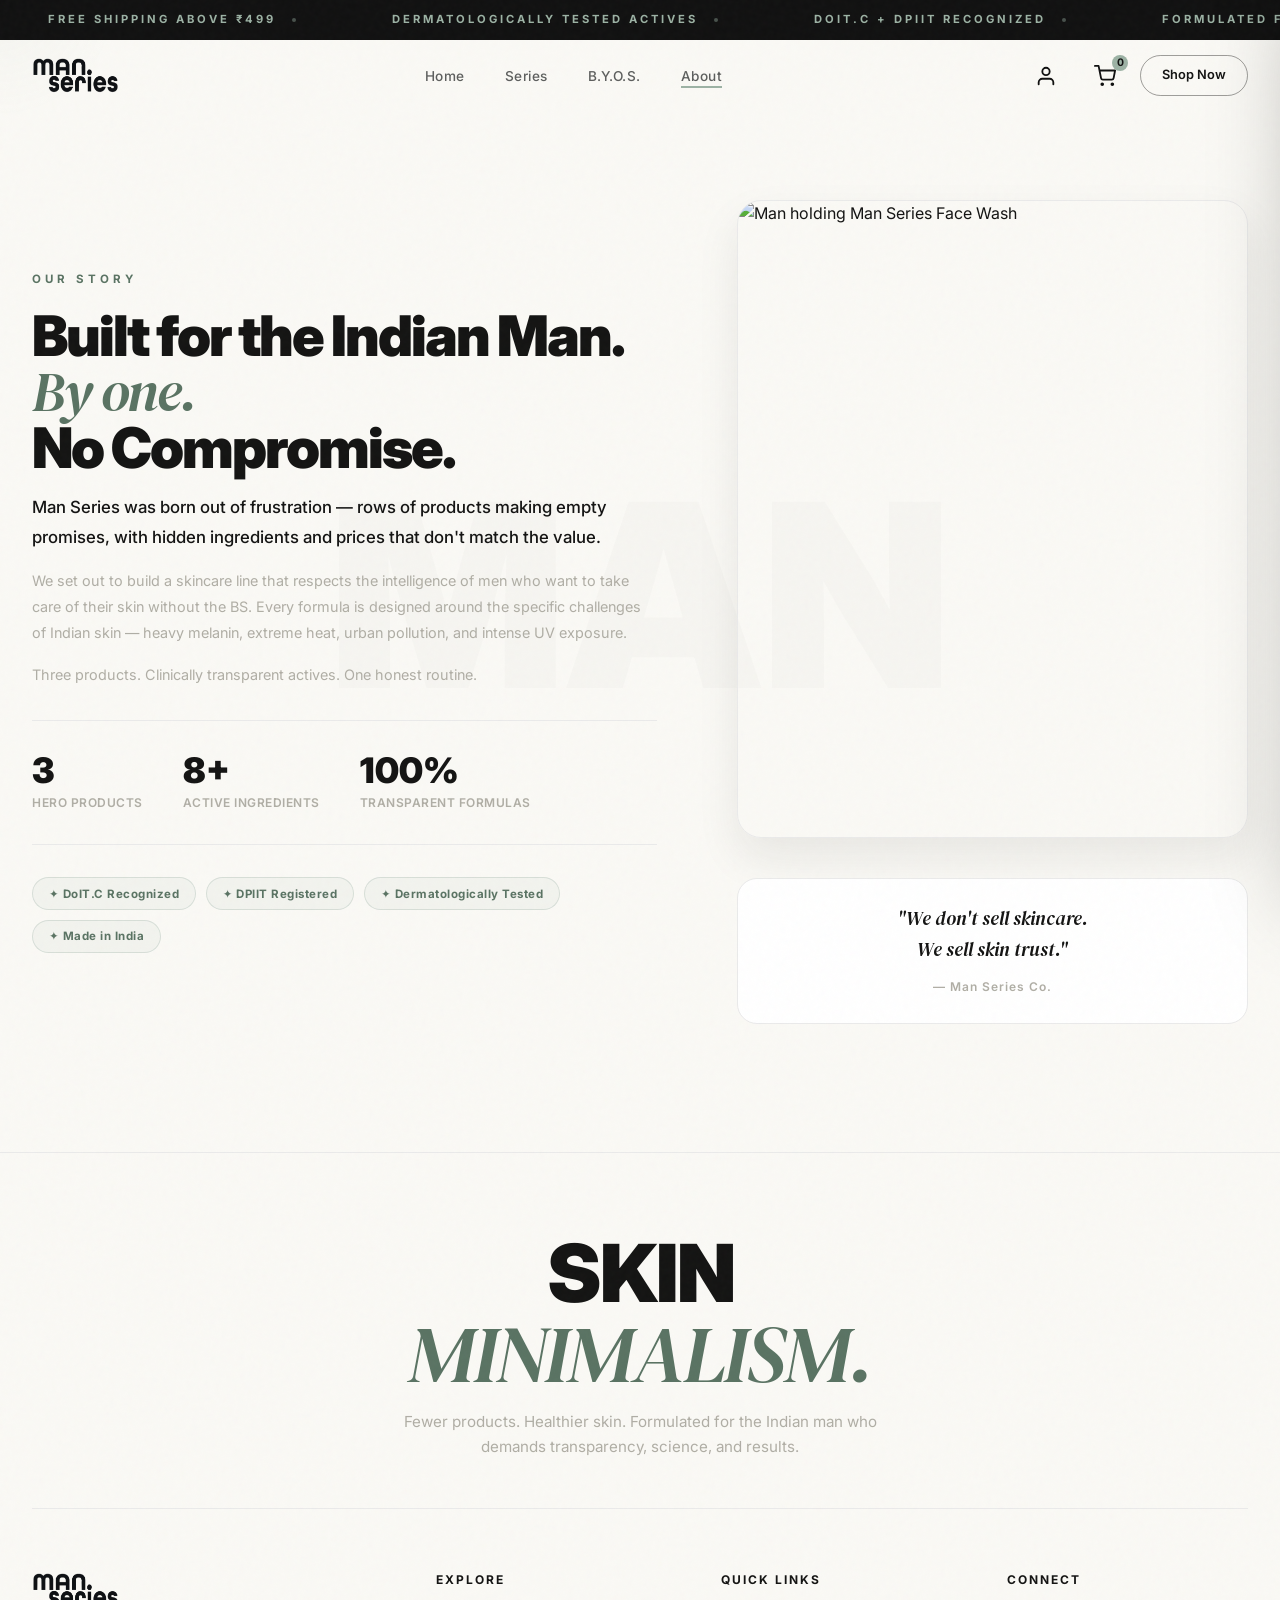
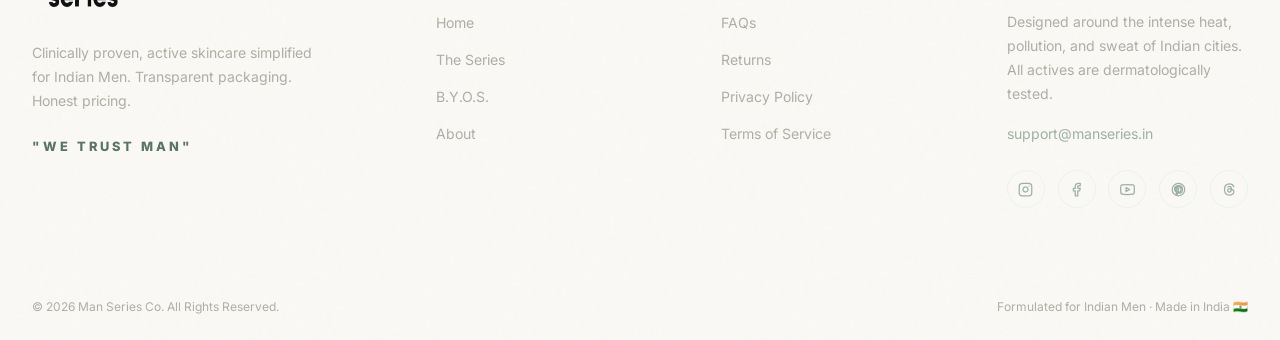
==== commit f55a1017: "Update about.html" ====
--- a/about.html
+++ b/about.html
@@ -75,17 +75,21 @@
   <!-- Navigation -->
   <header class="navbar navbar-light-page" id="navbar">
     <div class="container navbar-container">
-      <button class="mobile-menu-btn" style="display: none;" onclick="document.querySelector('.nav-links').classList.toggle('open')" aria-label="Menu">
-        <svg width="24" height="24" viewBox="0 0 24 24" fill="none" stroke="currentColor" stroke-width="2" stroke-linecap="round" stroke-linejoin="round">
+      <button class="mobile-menu-btn" id="mobileMenuBtn" aria-label="Open Menu">
+        <svg class="icon-menu" width="22" height="22" viewBox="0 0 24 24" fill="none" stroke="currentColor" stroke-width="2" stroke-linecap="round" stroke-linejoin="round">
           <line x1="3" y1="12" x2="21" y2="12"></line>
           <line x1="3" y1="6" x2="21" y2="6"></line>
           <line x1="3" y1="18" x2="21" y2="18"></line>
+        </svg>
+        <svg class="icon-close" width="22" height="22" viewBox="0 0 24 24" fill="none" stroke="currentColor" stroke-width="2" stroke-linecap="round" stroke-linejoin="round">
+          <line x1="18" y1="6" x2="6" y2="18"></line>
+          <line x1="6" y1="6" x2="18" y2="18"></line>
         </svg>
       </button>
       <a href="index.html" class="logo" aria-label="Man Series Home">
         <img src="Product Images/Logo/Wordmark Logo.png" alt="Man Series" class="logo-img">
       </a>
-      <nav>
+      <nav class="nav-menu" id="navMenu">
         <ul class="nav-links">
           <li><a href="index.html">Home</a></li>
           <li><a href="series.html">Series</a></li>
@@ -109,7 +113,7 @@
           </svg>
           <span class="cart-count" id="cartBadgeCount">0</span>
         </button>
-        <a href="series.html" class="btn btn-primary hide-on-mobile" style="padding: 0.55rem 1.3rem; font-size: 0.8rem;">Shop Now</a>
+        <a href="series.html" class="btn btn-nav hide-on-mobile" style="padding: 0.55rem 1.3rem; font-size: 0.8rem;">Shop Now</a>
       </div>
     </div>
   </header>
@@ -205,7 +209,53 @@
         </div>
         <div class="footer-contact">
           <h4>Connect</h4>
+          <p>Designed around the intense heat, pollution, and sweat of Indian cities. All actives are dermatologically
+            tested.</p>
           <p><a href="mailto:support@manseries.in">support@manseries.in</a></p>
+          <div class="social-icons">
+            <a href="https://www.instagram.com/manseries.in" class="social-icon" aria-label="Instagram" target="_blank"
+              rel="noopener noreferrer">
+              <svg xmlns="http://www.w3.org/2000/svg" width="16" height="16" viewBox="0 0 24 24" fill="none"
+                stroke="currentColor" stroke-width="2" stroke-linecap="round" stroke-linejoin="round">
+                <rect x="2" y="2" width="20" height="20" rx="5" ry="5"></rect>
+                <path d="M16 11.37A4 4 0 1 1 12.63 8 4 4 0 0 1 16 11.37z"></path>
+                <line x1="17.5" y1="6.5" x2="17.51" y2="6.5"></line>
+              </svg>
+            </a>
+            <a href="https://www.facebook.com/profile.php?id=61577519865089" class="social-icon" aria-label="Facebook" target="_blank"
+              rel="noopener noreferrer">
+              <svg xmlns="http://www.w3.org/2000/svg" width="16" height="16" viewBox="0 0 24 24" fill="none"
+                stroke="currentColor" stroke-width="2" stroke-linecap="round" stroke-linejoin="round">
+                <path d="M18 2h-3a5 5 0 0 0-5 5v3H7v4h3v8h4v-8h3l1-4h-4V7a1 1 0 0 1 1-1h3z"></path>
+              </svg>
+            </a>
+            <a href="https://www.youtube.com/@man.series_in" class="social-icon" aria-label="YouTube" target="_blank"
+              rel="noopener noreferrer">
+              <svg xmlns="http://www.w3.org/2000/svg" width="16" height="16" viewBox="0 0 24 24" fill="none"
+                stroke="currentColor" stroke-width="2" stroke-linecap="round" stroke-linejoin="round">
+                <path
+                  d="M22.54 6.42a2.78 2.78 0 0 0-1.95-1.96C18.88 4 12 4 12 4s-6.88 0-8.59.46a2.78 2.78 0 0 0-1.95 1.96A29 29 0 0 0 1 12a29 29 0 0 0 .46 5.58A2.78 2.78 0 0 0 3.41 19.54C5.12 20 12 20 12 20s6.88 0 8.59-.46a2.78 2.78 0 0 0 1.95-1.96A29 29 0 0 0 23 12a29 29 0 0 0-.46-5.58z">
+                </path>
+                <polygon points="9.75 15.02 15.5 12 9.75 8.98 9.75 15.02"></polygon>
+              </svg>
+            </a>
+            <a href="https://www.pinterest.com/manseries01" class="social-icon" aria-label="Pinterest" target="_blank"
+              rel="noopener noreferrer">
+              <svg xmlns="http://www.w3.org/2000/svg" width="16" height="16" viewBox="0 0 24 24" fill="none"
+                stroke="currentColor" stroke-width="2" stroke-linecap="round" stroke-linejoin="round">
+                <path
+                  d="M12 2C6.477 2 2 6.477 2 12c0 4.236 2.636 7.855 6.356 9.312-.088-.791-.167-2.005.035-2.868.181-.78 1.172-4.97 1.172-4.97s-.299-.598-.299-1.482c0-1.388.806-2.428 1.808-2.428.853 0 1.267.641 1.267 1.408 0 .858-.546 2.14-.828 3.33-.236.995.499 1.806 1.476 1.806 1.772 0 3.137-1.868 3.137-4.561 0-2.387-1.715-4.052-4.163-4.052-2.838 0-4.5 2.126-4.5 4.326 0 .857.33 1.775.742 2.276a.3.3 0 0 1 .069.285c-.076.315-.244.995-.277 1.134-.044.183-.145.222-.335.134-1.249-.581-2.03-2.407-2.03-3.874 0-3.154 2.292-6.052 6.608-6.052 3.469 0 6.165 2.473 6.165 5.776 0 3.447-2.173 6.22-5.19 6.22-1.013 0-1.966-.527-2.292-1.148l-.623 2.378c-.226.869-.835 1.958-1.244 2.621.937.29 1.931.446 2.962.446 5.523 0 10-4.477 10-10S17.523 2 12 2z" />
+              </svg>
+            </a>
+            <a href="https://www.threads.net/@manseries.in" class="social-icon" aria-label="Threads" target="_blank"
+              rel="noopener noreferrer">
+              <svg xmlns="http://www.w3.org/2000/svg" width="16" height="16" viewBox="0 0 24 24" fill="none"
+                stroke="currentColor" stroke-width="2" stroke-linecap="round" stroke-linejoin="round">
+                <path stroke="none" d="M0 0h24v24H0z" fill="none"/>
+                <path d="M19 7.5c-1.333 -3 -3.667 -4.5 -7 -4.5c-5 0 -8 2.5 -8 9s3.5 9 8 9s7 -3 7 -5s-1 -5 -7 -5c-2.5 0 -3 1.25 -3 2.5c0 1.5 1 2.5 2.5 2.5c2.5 0 3.5 -1.5 3.5 -5s-2 -4 -3 -4s-1.833 .333 -2.5 1" />
+              </svg>
+            </a>
+          </div>
         </div>
       </div>
       <div class="footer-bottom">
@@ -218,4 +268,4 @@
   <script src="app.js"></script>
 </body>
 
-</html>+</html>
--- a/style.css
+++ b/style.css
@@ -148,6 +148,7 @@
   max-width: 1280px;
   margin: 0 auto;
   padding: 0 2rem;
+  width: 100%;
 }
 
 section {
@@ -560,6 +561,32 @@
   box-shadow: 0 12px 32px rgba(28, 25, 23, 0.2);
 }
 
+/* Nav Button */
+.btn-nav {
+  background: transparent;
+  color: var(--cream);
+  border: 1.5px solid rgba(255, 255, 255, 0.4);
+}
+
+.btn-nav:hover {
+  background: rgba(255, 255, 255, 0.1);
+  color: #FFFFFF;
+  border-color: #FFFFFF;
+}
+
+.navbar.scrolled .btn-nav,
+.navbar.navbar-light-page:not(.scrolled) .btn-nav {
+  color: var(--charcoal);
+  border-color: rgba(20, 20, 19, 0.4);
+}
+
+.navbar.scrolled .btn-nav:hover,
+.navbar.navbar-light-page:not(.scrolled) .btn-nav:hover {
+  background: rgba(20, 20, 19, 0.05);
+  color: var(--charcoal);
+  border-color: var(--charcoal);
+}
+
 
 /* ══════════════════════════════════════════════════════
    HERO SECTION — Premium Light Theme
@@ -934,7 +961,7 @@
    ══════════════════════════════════════════════════════ */
 .marquee-strip {
   background: var(--charcoal);
-  height: 40px;
+  padding: 12px 0;
   display: flex;
   align-items: center;
   overflow: hidden;
@@ -945,6 +972,7 @@
 
 .marquee-track {
   display: flex;
+  align-items: center;
   width: max-content;
   animation: scroll-x 40s linear infinite;
 }
@@ -956,15 +984,16 @@
 .marquee-item {
   padding: 0 2rem;
   font-family: var(--font-heading);
-  font-size: 0.72rem;
+  font-size: 0.75rem;
   font-weight: 700;
   letter-spacing: 2px;
   color: var(--cream);
   text-transform: uppercase;
   white-space: nowrap;
-  display: inline-flex;
+  display: flex;
   align-items: center;
   gap: 2rem;
+  line-height: 1;
 }
 
 .marquee-dot {
@@ -1729,8 +1758,7 @@
 .cart-drawer {
   position: fixed;
   top: 0;
-  right: 0;
-  transform: translateX(100%);
+  right: -480px;
   width: 100%;
   max-width: 440px;
   height: 100vh;
@@ -1742,11 +1770,11 @@
   z-index: 200;
   display: flex;
   flex-direction: column;
-  transition: transform 0.5s var(--ease-smooth);
+  transition: right 0.5s var(--ease-smooth);
 }
 
 .cart-drawer.open {
-  transform: translateX(0);
+  right: 0;
 }
 
 .cart-header {
@@ -2181,7 +2209,144 @@
   }
 }
 
+/* ══════════════════════════════════════════════════════
+   MOBILE HAMBURGER MENU BUTTON
+   ══════════════════════════════════════════════════════ */
+.mobile-menu-btn {
+  display: none;
+  background: none;
+  border: none;
+  cursor: pointer;
+  padding: 0.4rem;
+  color: rgba(255,255,255,0.85);
+  transition: var(--transition-smooth);
+  border-radius: 8px;
+  flex-shrink: 0;
+}
+
+.mobile-menu-btn:hover {
+  color: #fff;
+  background: rgba(255,255,255,0.08);
+}
+
+.navbar.navbar-light-page:not(.scrolled) .mobile-menu-btn {
+  color: var(--charcoal);
+}
+
+/* ── Mobile Full-screen Nav Menu Drawer ── */
+.nav-menu {
+  /* Desktop: regular inline nav */
+}
+
+.nav-menu-header {
+  display: none;
+}
+
+.nav-close-btn {
+  display: none;
+}
+
+.nav-menu-footer {
+  display: none;
+}
+
+/* ── Mobile Nav Overlay ── */
+.mobile-nav-overlay {
+  display: none;
+  position: fixed;
+  inset: 0;
+  background: rgba(0,0,0,0.55);
+  z-index: 149;
+  backdrop-filter: blur(4px);
+  -webkit-backdrop-filter: blur(4px);
+  opacity: 0;
+  transition: opacity 0.35s ease;
+}
+
+.mobile-nav-overlay.active {
+  display: block;
+  opacity: 1;
+}
+
+
+
 @media (max-width: 768px) {
+  /* Show hamburger, hide full nav bar */
+  .mobile-menu-btn {
+    display: flex;
+    align-items: center;
+    justify-content: center;
+  }
+  .mobile-menu-btn .icon-close { display: none; }
+  .mobile-menu-btn.open .icon-menu { display: none; }
+  .mobile-menu-btn.open .icon-close { display: block; }
+
+  /* Mobile dropdown nav */
+  .nav-menu {
+    position: absolute;
+    top: 100%;
+    left: 0;
+    width: 100%;
+    background: var(--cream);
+    border-top: 1px solid rgba(0,0,0,0.05);
+    border-bottom: 1px solid rgba(0,0,0,0.05);
+    box-shadow: 0 10px 30px rgba(0,0,0,0.05);
+    z-index: 200;
+    display: none;
+    flex-direction: column;
+    padding: 0;
+  }
+
+  .nav-menu.open {
+    display: flex;
+  }
+
+  .navbar.scrolled .nav-menu,
+  .navbar.navbar-light-page .nav-menu {
+    background: var(--cream);
+  }
+
+  .nav-links {
+    display: flex !important;
+    flex-direction: column;
+    gap: 0;
+    padding: 0;
+    margin: 0;
+  }
+
+  .nav-links li a {
+    display: block;
+    padding: 1.25rem 2rem;
+    font-size: 1.05rem;
+    font-weight: 500;
+    color: var(--charcoal) !important;
+    border-bottom: 1px solid rgba(0,0,0,0.05);
+    transition: background 0.2s ease;
+  }
+
+  .nav-links li:last-child a {
+    border-bottom: none;
+  }
+
+  .nav-links li a:hover,
+  .nav-links li a.nav-active {
+    background: rgba(0,0,0,0.02);
+    color: var(--ink) !important;
+  }
+
+  .nav-links li a::after {
+    display: none;
+  }
+
+  .nav-menu-header,
+  .nav-menu-footer {
+    display: none !important;
+  }
+
+  .nav-actions .btn-primary {
+    display: none !important;
+  }
+
   .announcement-bar {
     height: 36px;
   }
@@ -2190,8 +2355,9 @@
     top: 36px;
   }
 
-  .nav-links {
-    display: none;
+  /* Hide account icon on mobile (it's in the menu) */
+  .hide-on-mobile {
+    display: none !important;
   }
 
   .hero {
@@ -2231,24 +2397,20 @@
     display: none;
   }
 
+  /* ── Product Grid: vertical single-column on mobile ── */
   .products-grid {
-    display: flex;
-    overflow-x: auto;
-    scroll-snap-type: x mandatory;
-    gap: 1rem;
-    padding-bottom: 2rem;
-    -webkit-overflow-scrolling: touch;
-    scroll-padding: 0 1rem;
-  }
-
-  .products-grid::-webkit-scrollbar {
-    display: none;
+    display: grid;
+    grid-template-columns: 1fr;
+    gap: 1.25rem;
+    overflow-x: visible;
+    padding-bottom: 0;
   }
 
   .product-card {
-    min-width: 85vw;
-    scroll-snap-align: center;
-    flex-shrink: 0;
+    min-width: unset;
+    width: 100%;
+    flex-shrink: unset;
+    scroll-snap-align: unset;
   }
 
   .science-grid {
@@ -2270,8 +2432,17 @@
     text-align: center;
   }
 
+  /* Cart drawer full-width on mobile */
   .cart-drawer {
-    width: 100%;
+    width: 100vw;
+    max-width: 100vw;
+    right: -120vw;
+    box-shadow: none;
+  }
+  
+  .cart-drawer.open {
+    right: 0;
+    box-shadow: -24px 0 80px rgba(0, 0, 0, 0.25);
   }
 
   .products-header h2,
@@ -2704,6 +2875,28 @@
   box-shadow: var(--shadow-glow);
 }
 
+/* Add to Cart Animation */
+.add-to-cart-btn {
+  background-image: linear-gradient(to right, rgba(255,255,255,0.2) 50%, transparent 50%) !important;
+  background-size: 200% 100% !important;
+  background-position: right bottom !important;
+  transition: background-position 0.6s ease-out, background-color 0.3s ease, color 0.3s ease, transform 0.3s ease !important;
+}
+
+.add-to-cart-btn.adding {
+  background-position: left bottom !important;
+  pointer-events: none;
+}
+
+.add-to-cart-btn.added {
+  background-color: var(--sage-dark) !important;
+  background-image: none !important;
+  color: white !important;
+  transform: none !important;
+  box-shadow: none !important;
+  pointer-events: none;
+}
+
 
 /* ══════════════════════════════════════════════════════
    B.Y.O.S. — BUILD YOUR OWN SET
@@ -3399,4 +3592,4 @@
     width: 300px;
     padding: 1.5rem;
   }
-}+}
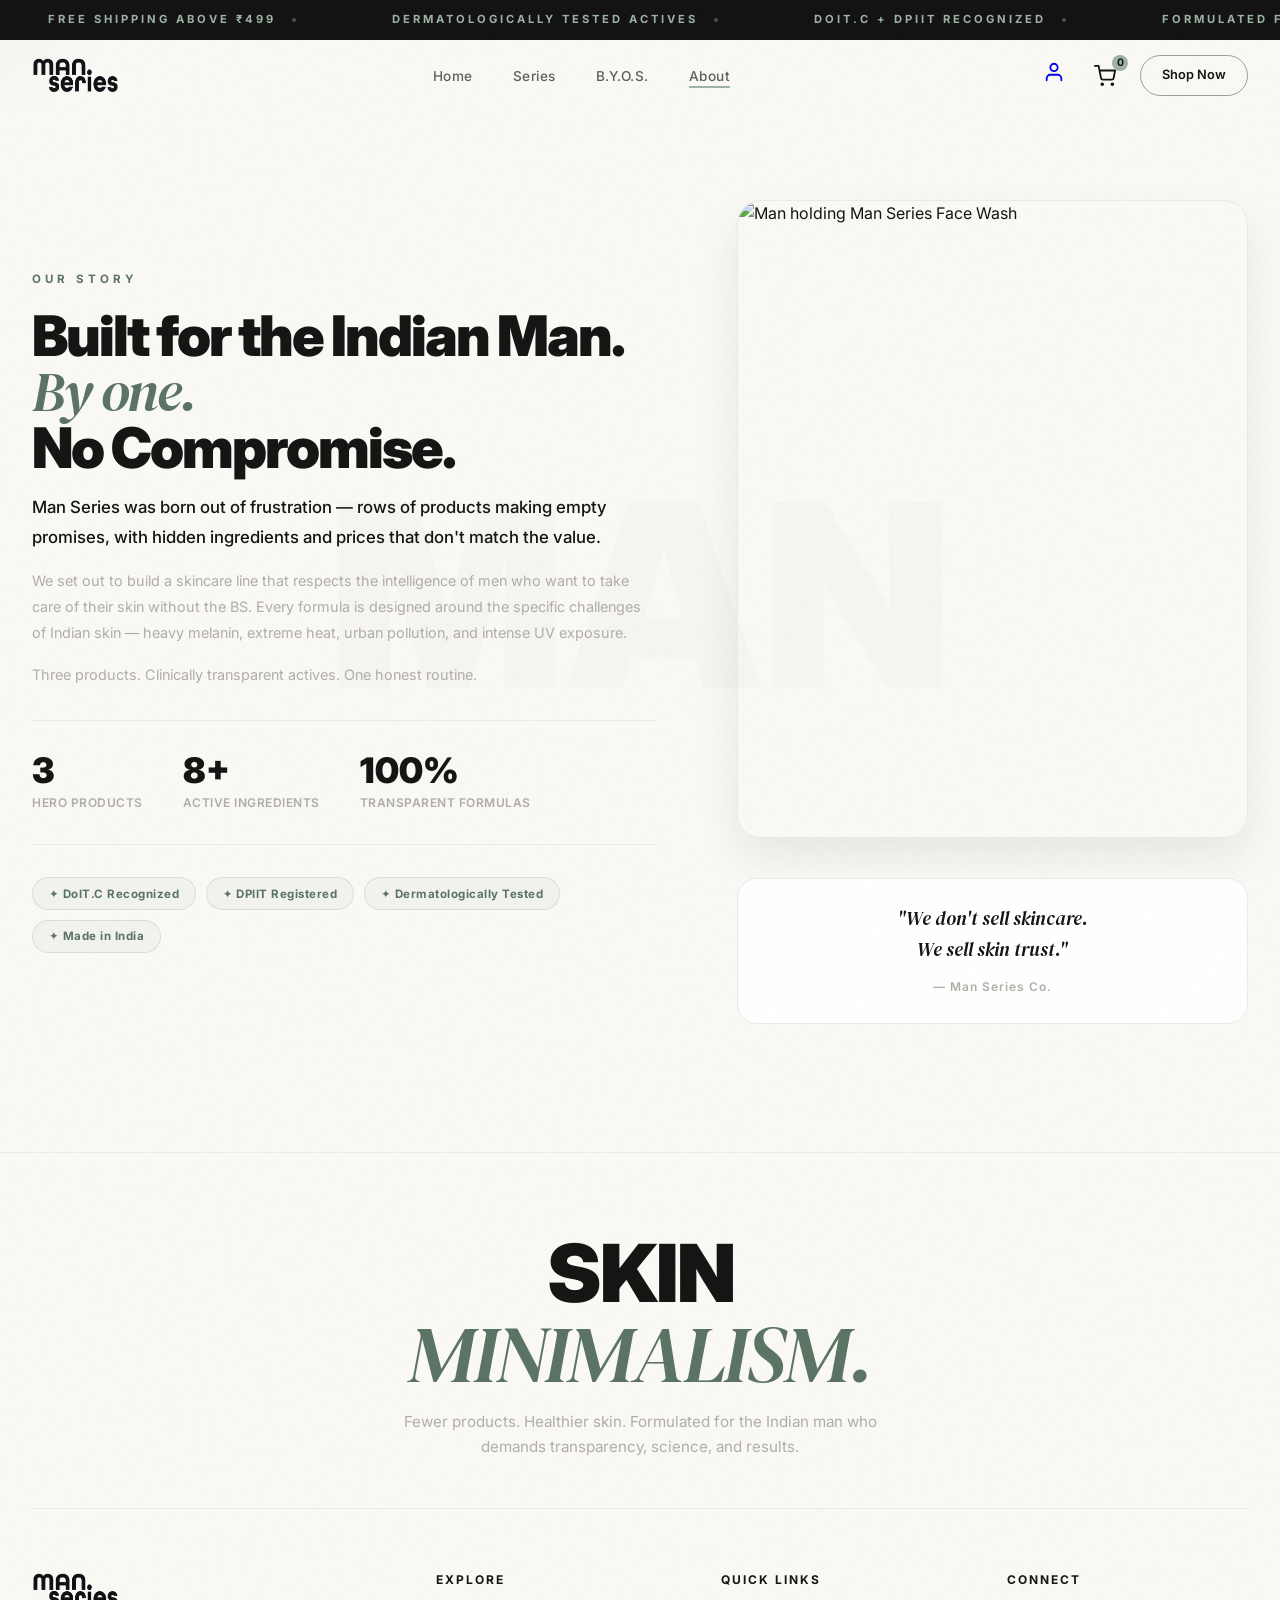
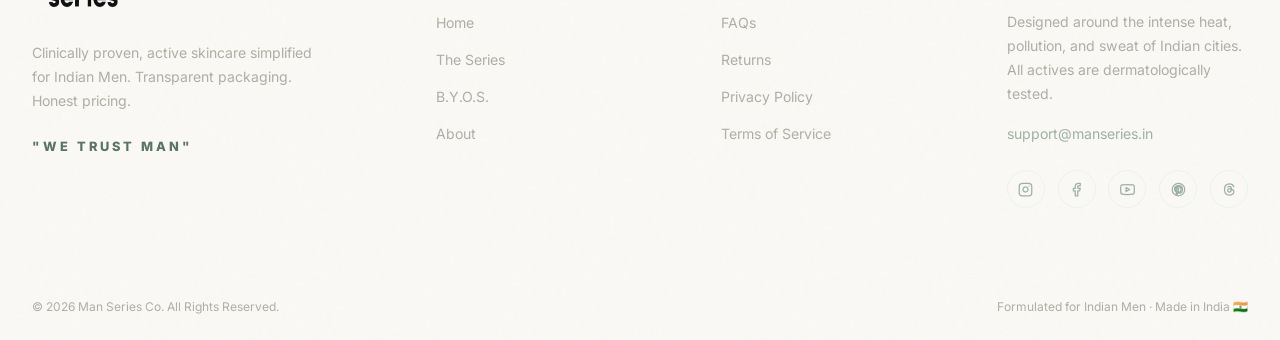
==== commit 75b59800: "Update about.html" ====
--- a/about.html
+++ b/about.html
@@ -9,52 +9,14 @@
     content="Man Series was born out of frustration. Learn our story — skincare designed for Indian men with clinically transparent actives. DoIT.C and DPIIT recognized.">
   <meta name="author" content="Man Series Co.">
   <link rel="icon" type="image/png" href="Product Images/fav icon/favicon.png?v=2">
-  <link rel="stylesheet" href="style.css">
+  <link rel="stylesheet" href="style.css?v=1780760796">
 </head>
 
 <body>
 
   <div class="cursor-glow" id="cursorGlow"></div>
 
-  <!-- Cart Drawer -->
-  <div class="cart-overlay" id="cartOverlay"></div>
-  <div class="cart-drawer" id="cartDrawer">
-    <div class="cart-header">
-      <h3>Your Routine</h3>
-      <button class="close-cart-btn" id="closeCartBtn">&times;</button>
-    </div>
-    <div class="cart-shipping-bar">
-      <div class="shipping-text">
-        <span id="shippingMessage">Add ₹499 more for <span class="highlight">free shipping</span></span>
-        <span id="shippingPercent">0%</span>
-      </div>
-      <div class="shipping-progress">
-        <div class="shipping-progress-fill" id="shippingFill"></div>
-      </div>
-    </div>
-    <div class="cart-items" id="cartItemsContainer">
-      <div class="cart-empty-message">Your routine is empty.<br>Add a product to begin your journey.</div>
-    </div>
-    <div class="cart-footer">
-      <button class="cart-continue" id="continueShoppingBtn">← Continue Shopping</button>
-      <div class="cart-total-row">
-        <span>Total</span>
-        <span id="cartTotalValue">₹0</span>
-      </div>
-      <button class="checkout-btn" id="checkoutBtn">
-        <span>Lock in Routine</span>
-        <svg width="16" height="16" viewBox="0 0 24 24" fill="none" stroke="currentColor" stroke-width="2.5"
-          stroke-linecap="round" stroke-linejoin="round">
-          <line x1="5" y1="12" x2="19" y2="12"></line>
-          <polyline points="12 5 19 12 12 19"></polyline>
-        </svg>
-      </button>
-    </div>
-  </div>
-  <div class="toast" id="cartToast">
-    <div class="toast-dot"></div>
-    <span id="toastMessage">Product added to routine!</span>
-  </div>
+
 
   <!-- Announcement Bar -->
   <div class="announcement-bar">
@@ -75,20 +37,22 @@
   <!-- Navigation -->
   <header class="navbar navbar-light-page" id="navbar">
     <div class="container navbar-container">
-      <button class="mobile-menu-btn" id="mobileMenuBtn" aria-label="Open Menu">
-        <svg class="icon-menu" width="22" height="22" viewBox="0 0 24 24" fill="none" stroke="currentColor" stroke-width="2" stroke-linecap="round" stroke-linejoin="round">
-          <line x1="3" y1="12" x2="21" y2="12"></line>
-          <line x1="3" y1="6" x2="21" y2="6"></line>
-          <line x1="3" y1="18" x2="21" y2="18"></line>
-        </svg>
-        <svg class="icon-close" width="22" height="22" viewBox="0 0 24 24" fill="none" stroke="currentColor" stroke-width="2" stroke-linecap="round" stroke-linejoin="round">
-          <line x1="18" y1="6" x2="6" y2="18"></line>
-          <line x1="6" y1="6" x2="18" y2="18"></line>
-        </svg>
-      </button>
-      <a href="index.html" class="logo" aria-label="Man Series Home">
-        <img src="Product Images/Logo/Wordmark Logo.png" alt="Man Series" class="logo-img">
-      </a>
+      <div class="nav-brand">
+        <button class="mobile-menu-btn" id="mobileMenuBtn" aria-label="Open Menu">
+          <svg class="icon-menu" width="22" height="22" viewBox="0 0 24 24" fill="none" stroke="currentColor" stroke-width="2" stroke-linecap="round" stroke-linejoin="round">
+            <line x1="3" y1="12" x2="21" y2="12"></line>
+            <line x1="3" y1="6" x2="21" y2="6"></line>
+            <line x1="3" y1="18" x2="21" y2="18"></line>
+          </svg>
+          <svg class="icon-close" width="22" height="22" viewBox="0 0 24 24" fill="none" stroke="currentColor" stroke-width="2" stroke-linecap="round" stroke-linejoin="round">
+            <line x1="18" y1="6" x2="6" y2="18"></line>
+            <line x1="6" y1="6" x2="18" y2="18"></line>
+          </svg>
+        </button>
+        <a href="index.html" class="logo" aria-label="Man Series Home">
+          <img src="Product Images/Logo/Wordmark Logo.png" alt="Man Series" class="logo-img">
+        </a>
+      </div>
       <nav class="nav-menu" id="navMenu">
         <ul class="nav-links">
           <li><a href="index.html">Home</a></li>
@@ -98,7 +62,7 @@
         </ul>
       </nav>
       <div class="nav-actions">
-        <a href="account.html" class="cart-trigger" aria-label="My Account" style="margin-right: 5px;">
+        <a href="account.html" class="account-trigger" aria-label="My Account" style="margin-right: 5px;">
           <svg width="22" height="22" viewBox="0 0 24 24" fill="none" stroke="currentColor" stroke-width="2" stroke-linecap="round" stroke-linejoin="round">
             <path d="M20 21v-2a4 4 0 0 0-4-4H8a4 4 0 0 0-4 4v2"></path>
             <circle cx="12" cy="7" r="4"></circle>
@@ -265,7 +229,7 @@
     </div>
   </footer>
 
-  <script src="app.js"></script>
+  <script src="app.js?v=1780760815"></script>
 </body>
 
 </html>
--- a/style.css
+++ b/style.css
@@ -368,6 +368,12 @@
 }
 
 /* ── Logo ── */
+.nav-brand {
+  display: flex;
+  align-items: center;
+  gap: 1rem;
+}
+
 .logo {
   display: flex;
   align-items: center;
@@ -2287,7 +2293,7 @@
     top: 100%;
     left: 0;
     width: 100%;
-    background: var(--cream);
+    background-color: var(--cream) !important;
     border-top: 1px solid rgba(0,0,0,0.05);
     border-bottom: 1px solid rgba(0,0,0,0.05);
     box-shadow: 0 10px 30px rgba(0,0,0,0.05);
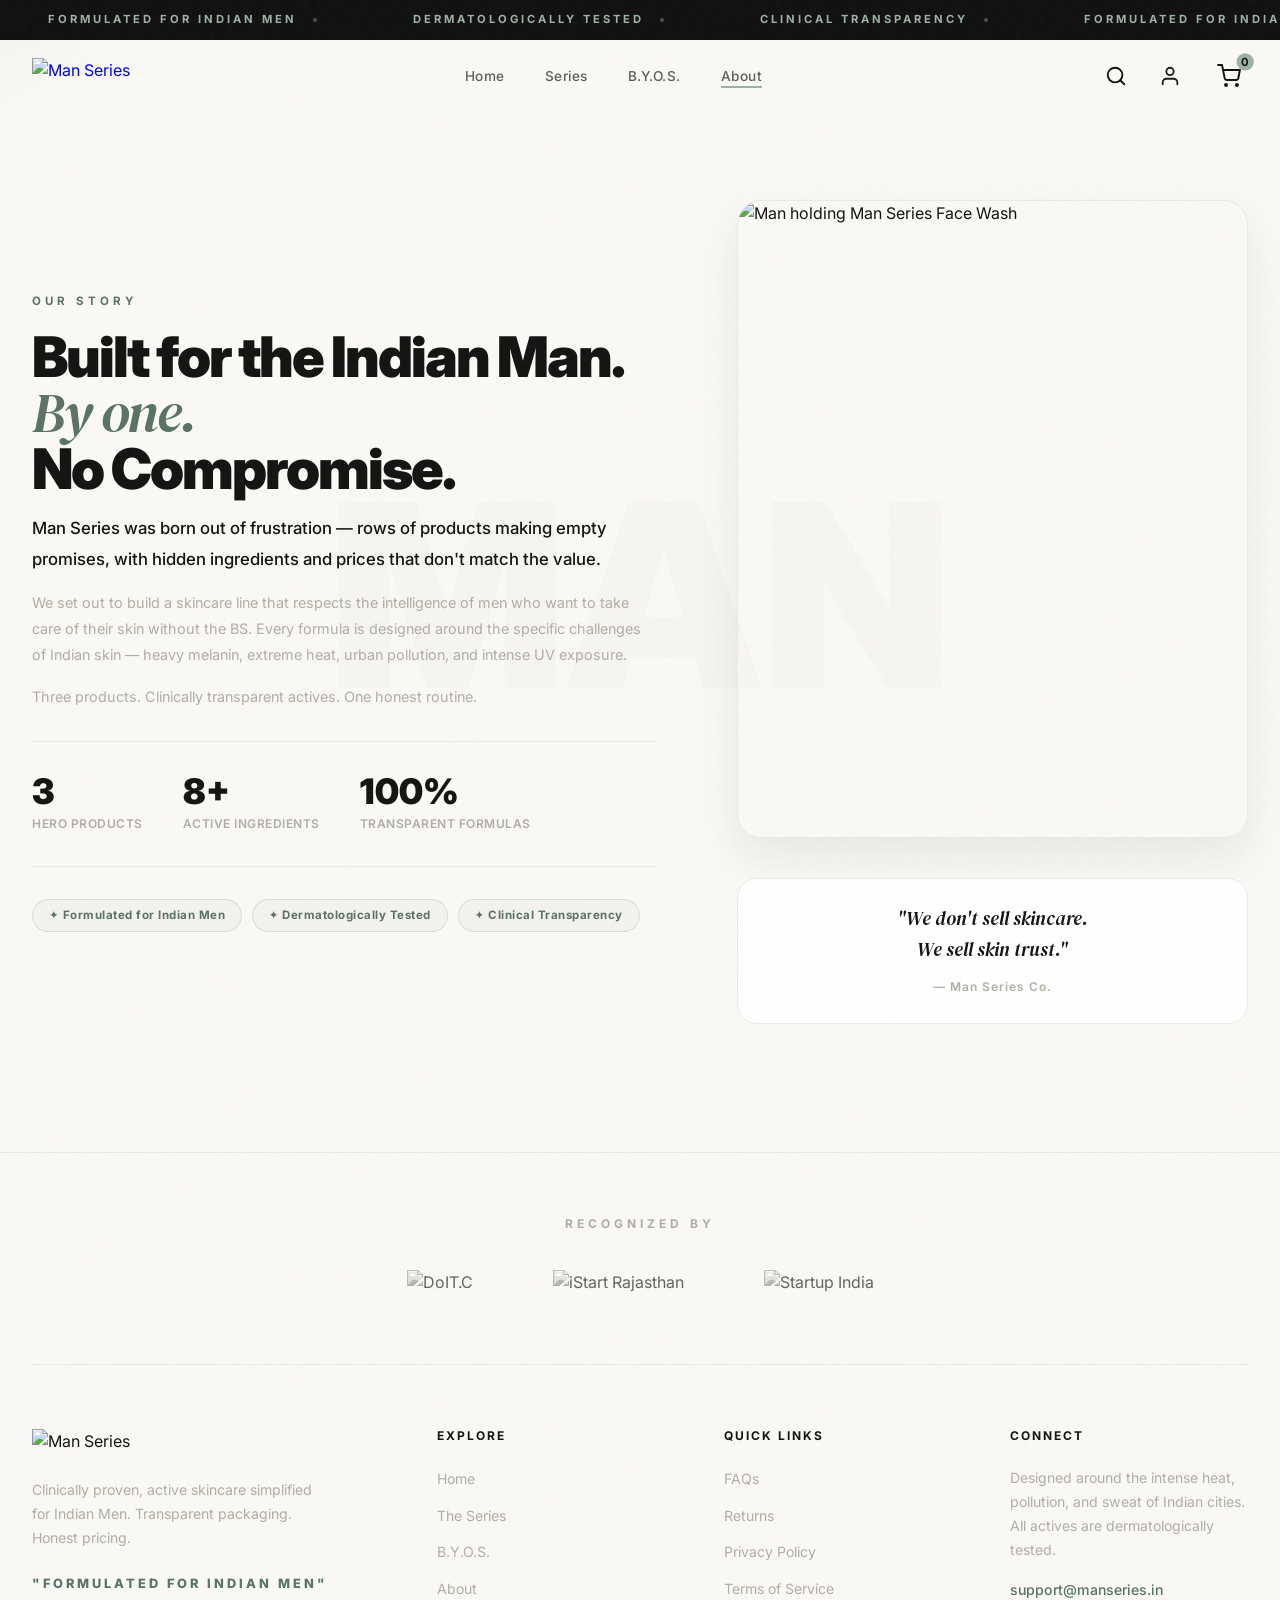
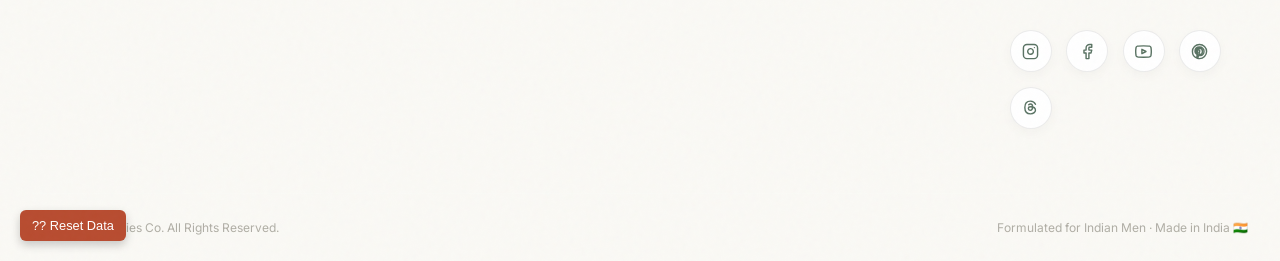
==== commit eb6c14ed: "Update about.html" ====
--- a/about.html
+++ b/about.html
@@ -6,10 +6,10 @@
   <meta name="viewport" content="width=device-width, initial-scale=1.0">
   <title>About | Man Series — Our Story</title>
   <meta name="description"
-    content="Man Series was born out of frustration. Learn our story — skincare designed for Indian men with clinically transparent actives. DoIT.C and DPIIT recognized.">
+    content="Man Series was born out of frustration. Learn our story — skincare designed for Indian men with clinically transparent actives. Formulated for Indian Men, Dermatologically Tested, and Clinical Transparency.">
   <meta name="author" content="Man Series Co.">
-  <link rel="icon" type="image/png" href="Product Images/fav icon/favicon.png?v=2">
-  <link rel="stylesheet" href="style.css?v=1780760796">
+  <link rel="icon" type="image/png" href="Images/fav icon/favicon.png?v=2">
+  <link rel="stylesheet" href="style.css?v=1780760797">
 </head>
 
 <body>
@@ -21,16 +21,13 @@
   <!-- Announcement Bar -->
   <div class="announcement-bar">
     <div class="announcement-track">
-      <span class="announcement-item">Free Shipping Above ₹499 <span class="sep"></span></span>
-      <span class="announcement-item">Dermatologically Tested Actives <span class="sep"></span></span>
-      <span class="announcement-item">DoIT.C + DPIIT Recognized <span class="sep"></span></span>
       <span class="announcement-item">Formulated for Indian Men <span class="sep"></span></span>
-      <span class="announcement-item">Clinical Transparency — No Fillers <span class="sep"></span></span>
-      <span class="announcement-item">Free Shipping Above ₹499 <span class="sep"></span></span>
-      <span class="announcement-item">Dermatologically Tested Actives <span class="sep"></span></span>
-      <span class="announcement-item">DoIT.C + DPIIT Recognized <span class="sep"></span></span>
+      <span class="announcement-item">Dermatologically Tested <span class="sep"></span></span>
+      <span class="announcement-item">Clinical Transparency <span class="sep"></span></span>
+      <!-- Duplicate for seamless loop -->
       <span class="announcement-item">Formulated for Indian Men <span class="sep"></span></span>
-      <span class="announcement-item">Clinical Transparency — No Fillers <span class="sep"></span></span>
+      <span class="announcement-item">Dermatologically Tested <span class="sep"></span></span>
+      <span class="announcement-item">Clinical Transparency <span class="sep"></span></span>
     </div>
   </div>
 
@@ -50,7 +47,7 @@
           </svg>
         </button>
         <a href="index.html" class="logo" aria-label="Man Series Home">
-          <img src="Product Images/Logo/Wordmark Logo.png" alt="Man Series" class="logo-img">
+          <img src="Images/Logo/Wordmark Logo.png?v=2" alt="Man Series" class="logo-img">
         </a>
       </div>
       <nav class="nav-menu" id="navMenu">
@@ -62,6 +59,12 @@
         </ul>
       </nav>
       <div class="nav-actions">
+        <button class="search-trigger" id="searchTrigger" aria-label="Open Search">
+          <svg width="22" height="22" viewBox="0 0 24 24" fill="none" stroke="currentColor" stroke-width="2" stroke-linecap="round" stroke-linejoin="round">
+            <circle cx="11" cy="11" r="8"></circle>
+            <line x1="21" y1="21" x2="16.65" y2="16.65"></line>
+          </svg>
+        </button>
         <a href="account.html" class="account-trigger" aria-label="My Account" style="margin-right: 5px;">
           <svg width="22" height="22" viewBox="0 0 24 24" fill="none" stroke="currentColor" stroke-width="2" stroke-linecap="round" stroke-linejoin="round">
             <path d="M20 21v-2a4 4 0 0 0-4-4H8a4 4 0 0 0-4 4v2"></path>
@@ -77,7 +80,6 @@
           </svg>
           <span class="cart-count" id="cartBadgeCount">0</span>
         </button>
-        <a href="series.html" class="btn btn-nav hide-on-mobile" style="padding: 0.55rem 1.3rem; font-size: 0.8rem;">Shop Now</a>
       </div>
     </div>
   </header>
@@ -118,15 +120,14 @@
             </div>
           </div>
           <div class="about-badges">
-            <div class="about-badge-item">✦ DoIT.C Recognized</div>
-            <div class="about-badge-item">✦ DPIIT Registered</div>
+            <div class="about-badge-item">✦ Formulated for Indian Men</div>
             <div class="about-badge-item">✦ Dermatologically Tested</div>
-            <div class="about-badge-item">✦ Made in India</div>
+            <div class="about-badge-item">✦ Clinical Transparency</div>
           </div>
         </div>
         <div class="about-visual reveal">
           <div class="about-poster-wrapper" style="width: 100%; border-radius: 24px; overflow: hidden; box-shadow: var(--shadow-hover); border: 1px solid var(--border-warm);">
-            <img src="Product Images/Poster/sstw763.png" alt="Man holding Man Series Face Wash" style="width: 100%; height: 100%; object-fit: cover; aspect-ratio: 4/5; display: block; transition: transform 0.5s ease;" onmouseover="this.style.transform='scale(1.05)'" onmouseout="this.style.transform='scale(1)'">
+            <img src="Images/Poster/sstw763.png" alt="Man holding Man Series Face Wash" style="width: 100%; height: 100%; object-fit: cover; aspect-ratio: 4/5; display: block; transition: transform 0.5s ease;" onmouseover="this.style.transform='scale(1.05)'" onmouseout="this.style.transform='scale(1)'">
           </div>
           <div class="about-manifesto-block">
             <p class="about-manifesto-quote">"We don't sell skincare.<br>We sell skin trust."</p>
@@ -141,17 +142,22 @@
   <!-- Footer -->
   <footer>
     <div class="container">
-      <div class="footer-statement reveal">
-        <h2>SKIN <span>MINIMALISM.</span></h2>
-        <p>Fewer products. Healthier skin. Formulated for the Indian man who demands transparency, science, and results.
-        </p>
-      </div>
+            <!-- Recognition Strip (Footer Integration) -->
+      <div class="recognition-strip-footer">
+        <h3 class="recognition-title">RECOGNIZED BY</h3>
+        <div class="recognition-logos">
+          <img src="Images/Recognition/gov-login-img.png" alt="DoIT.C" class="recognition-logo-img">
+          <img src="Images/Recognition/istart_logo.png" alt="iStart Rajasthan" class="recognition-logo-img">
+          <img src="Images/Recognition/logo.png" alt="Startup India" class="recognition-logo-img">
+        </div>
+      </div>
+
       <div class="footer-grid">
         <div class="footer-brand">
-          <img src="Product Images/Logo/Wordmark Logo.png" alt="Man Series" class="footer-logo"
+          <img src="Images/Logo/Wordmark Logo.png?v=2" alt="Man Series" class="footer-logo"
             style="height: 36px; margin-bottom: 1.5rem;">
           <p>Clinically proven, active skincare simplified for Indian Men. Transparent packaging. Honest pricing.</p>
-          <div class="footer-manifesto">"WE TRUST MAN"</div>
+          <div class="footer-manifesto">"Formulated for Indian Men"</div>
         </div>
         <div class="footer-links">
           <h4>Explore</h4>
@@ -224,12 +230,27 @@
       </div>
       <div class="footer-bottom">
         <p>&copy; 2026 Man Series Co. All Rights Reserved.</p>
-        <p>Formulated for Indian Men · Made in India 🇮🇳</p>
+        <p>Formulated for Indian Men · Made in India <span role="img" aria-label="India Flag">🇮🇳</span></p>
       </div>
     </div>
   </footer>
 
-  <script src="app.js?v=1780760815"></script>
+  <!-- Search Overlay -->
+  <div class="search-overlay" id="searchOverlay">
+    <div class="search-container">
+      <button class="search-close-btn" id="closeSearchBtn" aria-label="Close Search">&times;</button>
+      <div class="search-box">
+        <svg class="search-icon-inside" width="24" height="24" viewBox="0 0 24 24" fill="none" stroke="currentColor" stroke-width="2" stroke-linecap="round" stroke-linejoin="round">
+          <circle cx="11" cy="11" r="8"></circle>
+          <line x1="21" y1="21" x2="16.65" y2="16.65"></line>
+        </svg>
+        <input type="text" id="searchInput" placeholder="Search products, ingredients..." autocomplete="off">
+      </div>
+      <div class="search-results" id="searchResults"></div>
+    </div>
+  </div>
+
+  <script src="app.js?v=1780760816"></script>
 </body>
 
 </html>
--- a/style.css
+++ b/style.css
@@ -3,37 +3,37 @@
    Skin Minimalism · Formulated for Indian Men
    ===================================================== */
 
-@import url('https://api.fontshare.com/v2/css?f[]=satoshi@400,500,700,900&display=swap');
-@import url('https://fonts.googleapis.com/css2?family=DM+Serif+Display:ital@0;1&family=Inter:wght@300;400;500;600&display=swap');
+@import url("https://api.fontshare.com/v2/css?f[]=satoshi@400,500,700,900&display=swap");
+@import url("https://fonts.googleapis.com/css2?family=DM+Serif+Display:ital@0;1&family=Inter:wght@300;400;500;600&display=swap");
 
 :root {
   /* ── Brand Colors (Anthropic Style Light Theme) ── */
   --cream: #faf9f5;
-  --warm-white: #FFFFFF;
+  --warm-white: #ffffff;
   --charcoal: #141413;
   --ink: #111111;
-  --sage: #9CB2A4;
-  --sage-dark: #5A7363;
-  --sage-light: #EDF3F0;
+  --sage: #9cb2a4;
+  --sage-dark: #5a7363;
+  --sage-light: #edf3f0;
   --sage-alpha: rgba(156, 178, 164, 0.08);
   --sage-glow: rgba(156, 178, 164, 0.12);
   --muted: #b0aea5;
-  --muted-light: #E5E5EA;
-  --border-warm: #EAEAEA;
+  --muted-light: #e5e5ea;
+  --border-warm: #eaeaea;
   --border-dark: rgba(255, 255, 255, 0.08);
 
   /* ── Product Accents (Muted) ── */
-  --color-facewash: #7CC09A;
-  --color-serum: #89B5C0;
-  --color-sunscreen: #CCAB82;
+  --color-facewash: #7cc09a;
+  --color-serum: #89b5c0;
+  --color-sunscreen: #ccab82;
   --color-facewash-alpha: rgba(124, 192, 154, 0.12);
   --color-serum-alpha: rgba(137, 181, 192, 0.12);
   --color-sunscreen-alpha: rgba(204, 171, 130, 0.12);
 
   /* ── Typography ── */
-  --font-heading: 'Satoshi', 'Inter', system-ui, sans-serif;
-  --font-display: 'DM Serif Display', Georgia, serif;
-  --font-body: 'Inter', system-ui, sans-serif;
+  --font-heading: "Satoshi", "Inter", system-ui, sans-serif;
+  --font-display: "DM Serif Display", Georgia, serif;
+  --font-body: "Inter", system-ui, sans-serif;
 
   /* ── Shadows ── */
   --shadow-subtle: 0 2px 16px rgba(28, 25, 23, 0.03);
@@ -83,13 +83,13 @@
 
   to {
     opacity: 1;
-    transform: scale(1);
+    transform: none;
   }
 }
 
 /* ── Grain Texture Overlay ── */
 body::after {
-  content: '';
+  content: "";
   position: fixed;
   top: 0;
   left: 0;
@@ -137,7 +137,10 @@
   left: -120px;
   pointer-events: none;
   transform: translate3d(0, 0, 0);
-  transition: width 0.4s ease, height 0.4s ease, background 0.6s ease;
+  transition:
+    width 0.4s ease,
+    height 0.4s ease,
+    background 0.6s ease;
   z-index: 1;
   opacity: 0.5;
   mix-blend-mode: normal;
@@ -175,7 +178,9 @@
 .reveal {
   opacity: 0;
   transform: translateY(48px);
-  transition: opacity 0.8s var(--ease-smooth), transform 0.8s var(--ease-smooth);
+  transition:
+    opacity 0.8s var(--ease-smooth),
+    transform 0.8s var(--ease-smooth);
 }
 
 .reveal.visible {
@@ -183,29 +188,31 @@
   transform: translateY(0);
 }
 
-.reveal-stagger>* {
+.reveal-stagger > * {
   opacity: 0;
   transform: translateY(40px);
-  transition: opacity 0.7s var(--ease-smooth), transform 0.7s var(--ease-smooth);
-}
-
-.reveal-stagger.visible>*:nth-child(1) {
+  transition:
+    opacity 0.7s var(--ease-smooth),
+    transform 0.7s var(--ease-smooth);
+}
+
+.reveal-stagger.visible > *:nth-child(1) {
   transition-delay: 0ms;
 }
 
-.reveal-stagger.visible>*:nth-child(2) {
+.reveal-stagger.visible > *:nth-child(2) {
   transition-delay: 100ms;
 }
 
-.reveal-stagger.visible>*:nth-child(3) {
+.reveal-stagger.visible > *:nth-child(3) {
   transition-delay: 200ms;
 }
 
-.reveal-stagger.visible>*:nth-child(4) {
+.reveal-stagger.visible > *:nth-child(4) {
   transition-delay: 300ms;
 }
 
-.reveal-stagger.visible>* {
+.reveal-stagger.visible > * {
   opacity: 1;
   transform: translateY(0);
 }
@@ -214,7 +221,9 @@
 .hero-line {
   opacity: 0;
   transform: translateY(60px) skewY(3deg);
-  transition: opacity 0.9s var(--ease-smooth), transform 0.9s var(--ease-smooth);
+  transition:
+    opacity 0.9s var(--ease-smooth),
+    transform 0.9s var(--ease-smooth);
 }
 
 .hero-line.visible {
@@ -287,7 +296,6 @@
     transform: translateX(-50%);
   }
 }
-
 
 /* ══════════════════════════════════════════════════════
    FLOATING NAVIGATION
@@ -332,7 +340,9 @@
   color: var(--ink);
 }
 
-.navbar.navbar-light-page:not(.scrolled) .cart-trigger {
+.navbar.navbar-light-page:not(.scrolled) .cart-trigger,
+.navbar.navbar-light-page:not(.scrolled) .account-trigger {
+  color: var(--ink) !important;
   color: var(--ink);
 }
 
@@ -356,7 +366,8 @@
   color: var(--ink);
 }
 
-.navbar.navbar-light-page.scrolled .cart-trigger {
+.navbar.navbar-light-page.scrolled .cart-trigger,
+.navbar.navbar-light-page.scrolled .account-trigger {
   color: var(--ink);
 }
 
@@ -420,7 +431,7 @@
 }
 
 .nav-links a::after {
-  content: '';
+  content: "";
   position: absolute;
   bottom: 0;
   left: 0;
@@ -431,7 +442,7 @@
 }
 
 .nav-links a:hover {
-  color: #FFFFFF;
+  color: #ffffff;
 }
 
 .nav-links a:hover::after {
@@ -443,7 +454,7 @@
 }
 
 .navbar.scrolled .nav-links a:hover {
-  color: #FFFFFF;
+  color: #ffffff;
 }
 
 /* ── Nav Actions ── */
@@ -453,7 +464,8 @@
   gap: 1rem;
 }
 
-.cart-trigger {
+.cart-trigger,
+.account-trigger {
   position: relative;
   background: none;
   border: none;
@@ -466,8 +478,9 @@
   transition: var(--transition-smooth);
 }
 
-.cart-trigger:hover {
-  color: #FFFFFF;
+.cart-trigger,
+.account-trigger:hover {
+  color: #ffffff;
   transform: scale(1.08);
 }
 
@@ -507,13 +520,18 @@
 
 /* Shimmer effect */
 .btn::after {
-  content: '';
+  content: "";
   position: absolute;
   top: 0;
   left: 0;
   width: 100%;
   height: 100%;
-  background: linear-gradient(90deg, transparent 0%, rgba(255, 255, 255, 0.2) 50%, transparent 100%);
+  background: linear-gradient(
+    90deg,
+    transparent 0%,
+    rgba(255, 255, 255, 0.2) 50%,
+    transparent 100%
+  );
   transform: translateX(-100%);
   transition: transform 0.6s ease;
 }
@@ -550,7 +568,7 @@
 .btn-secondary:hover {
   background: rgba(255, 255, 255, 0.08);
   border-color: rgba(255, 255, 255, 0.4);
-  color: #FFFFFF;
+  color: #ffffff;
   transform: translateY(-3px);
 }
 
@@ -576,8 +594,8 @@
 
 .btn-nav:hover {
   background: rgba(255, 255, 255, 0.1);
-  color: #FFFFFF;
-  border-color: #FFFFFF;
+  color: #ffffff;
+  border-color: #ffffff;
 }
 
 .navbar.scrolled .btn-nav,
@@ -592,7 +610,6 @@
   color: var(--charcoal);
   border-color: var(--charcoal);
 }
-
 
 /* ══════════════════════════════════════════════════════
    HERO SECTION — Premium Light Theme
@@ -611,7 +628,7 @@
 
 /* Subtle radial glow */
 .hero::before {
-  content: '';
+  content: "";
   position: absolute;
   top: 30%;
   left: 50%;
@@ -749,9 +766,9 @@
 .hero h1 {
   font-family: var(--font-heading);
   font-weight: 900;
-  font-size: 5.5rem;
-  letter-spacing: -3px;
-  line-height: 1.0;
+  font-size: clamp(3rem, 7vw, 5.5rem);
+  letter-spacing: -0.04em;
+  line-height: 1.05;
   margin-bottom: 2rem;
   color: var(--charcoal);
 }
@@ -772,7 +789,11 @@
 }
 
 .gradient-text {
-  background: linear-gradient(135deg, var(--charcoal) 20%, var(--sage-dark) 100%);
+  background: linear-gradient(
+    135deg,
+    var(--charcoal) 20%,
+    var(--sage-dark) 100%
+  );
   -webkit-background-clip: text;
   -webkit-text-fill-color: transparent;
   background-clip: text;
@@ -792,6 +813,7 @@
   gap: 1rem;
   flex-wrap: wrap;
 }
+
 
 /* ── Product Showcase ── */
 .hero-visual {
@@ -900,6 +922,8 @@
   }
 }
 
+
+
 /* ── Scroll Indicator ── */
 .scroll-indicator {
   position: absolute;
@@ -932,7 +956,6 @@
 }
 
 @keyframes bounce-chevron {
-
   0%,
   100% {
     transform: translateY(0) rotate(45deg);
@@ -961,7 +984,6 @@
   filter: drop-shadow(0 30px 55px rgba(0, 0, 0, 0.35));
 }
 
-
 /* ══════════════════════════════════════════════════════
    INGREDIENT MARQUEE STRIP
    ══════════════════════════════════════════════════════ */
@@ -980,7 +1002,7 @@
   display: flex;
   align-items: center;
   width: max-content;
-  animation: scroll-x 40s linear infinite;
+  animation: marquee 40s linear infinite;
 }
 
 .marquee-track:hover {
@@ -1009,7 +1031,6 @@
   background: var(--sage);
   opacity: 0.3;
 }
-
 
 /* ══════════════════════════════════════════════════════
    PRODUCT CATALOG SECTION
@@ -1049,7 +1070,7 @@
   color: var(--charcoal);
 }
 
-.products-header>p {
+.products-header > p {
   color: var(--muted);
   font-size: 1rem;
   max-width: 560px;
@@ -1072,7 +1093,9 @@
   display: flex;
   flex-direction: column;
   justify-content: space-between;
-  transition: transform 0.5s var(--ease-spring), box-shadow 0.5s ease;
+  transition:
+    transform 0.5s var(--ease-spring),
+    box-shadow 0.5s ease;
   box-shadow: var(--shadow-subtle);
   position: relative;
   overflow: hidden;
@@ -1085,7 +1108,7 @@
 
 /* Bottom accent line on hover */
 .product-card::after {
-  content: '';
+  content: "";
   position: absolute;
   bottom: 0;
   left: 0;
@@ -1106,7 +1129,11 @@
   aspect-ratio: 1 / 1;
   width: 100%;
   display: block;
-  background: linear-gradient(180deg, var(--cream) 0%, rgba(168, 197, 181, 0.06) 100%);
+  background: linear-gradient(
+    180deg,
+    var(--cream) 0%,
+    rgba(168, 197, 181, 0.06) 100%
+  );
   border-radius: 24px 24px 0 0;
   position: relative;
   overflow: hidden;
@@ -1171,7 +1198,7 @@
 }
 
 .product-bullets li::before {
-  content: '✓';
+  content: "✓";
   font-weight: 700;
   color: var(--sage-dark);
   font-size: 0.8rem;
@@ -1224,22 +1251,22 @@
 
 .add-to-cart-btn:hover {
   background: var(--sage-dark);
-  color: #FFFFFF;
+  color: #ffffff;
   transform: scale(1.12) rotate(90deg);
   box-shadow: var(--shadow-glow);
 }
-
 
 /* ══════════════════════════════════════════════════════
    INGREDIENT REACTOR SECTION
    ══════════════════════════════════════════════════════ */
 .reactor {
-  background: var(--ink);
+  background: radial-gradient(circle at 75% 40%, rgba(30, 42, 35, 0.95) 0%, rgba(13, 16, 14, 1) 100%);
   padding: 8rem 0;
+  position: relative;
 }
 
 .reactor .bg-watermark {
-  color: rgba(168, 197, 181, 0.02);
+  color: rgba(168, 197, 181, 0.015);
   top: 50%;
   transform: translate(-50%, -50%);
 }
@@ -1256,23 +1283,26 @@
   letter-spacing: -1px;
   margin-bottom: 1rem;
   color: var(--cream);
+  text-shadow: 0 2px 10px rgba(0, 0, 0, 0.5);
 }
 
 .reactor-header p {
   color: var(--muted);
-  font-size: 1rem;
+  font-size: 1.05rem;
   line-height: 1.7;
 }
 
 .reactor-wrapper {
   display: grid;
   grid-template-columns: 0.9fr 1.1fr;
-  gap: 3rem;
-  background: rgba(28, 25, 23, 0.5);
-  border: 1px solid var(--border-dark);
+  gap: 3.5rem;
+  background: rgba(22, 28, 25, 0.45);
+  border: 1px solid rgba(255, 255, 255, 0.05);
   border-radius: 32px;
-  padding: 2.5rem;
-  backdrop-filter: blur(10px);
+  padding: 3rem;
+  backdrop-filter: blur(20px);
+  -webkit-backdrop-filter: blur(20px);
+  box-shadow: 0 40px 80px rgba(0, 0, 0, 0.5), inset 0 1px 0 rgba(255, 255, 255, 0.05);
 }
 
 .reactor-controls {
@@ -1282,15 +1312,16 @@
 }
 
 .reactor-controls h3 {
-  font-size: 1.6rem;
+  font-size: 1.8rem;
   margin-bottom: 0.8rem;
   color: var(--cream);
-}
-
-.reactor-controls>p {
-  color: var(--muted);
-  font-size: 0.9rem;
-  margin-bottom: 1.5rem;
+  letter-spacing: -0.5px;
+}
+
+.reactor-controls > p {
+  color: #a0a8a3;
+  font-size: 0.92rem;
+  margin-bottom: 2rem;
   line-height: 1.6;
 }
 
@@ -1298,65 +1329,83 @@
 .concern-selector {
   display: flex;
   flex-direction: column;
-  gap: 0.8rem;
+  gap: 0.9rem;
   margin-bottom: 2rem;
 }
 
 .concern-btn {
-  background: rgba(168, 197, 181, 0.05);
-  border: 1.5px solid rgba(168, 197, 181, 0.12);
-  padding: 1rem 1.2rem;
-  border-radius: 14px;
+  background: rgba(255, 255, 255, 0.02);
+  border: 1px solid rgba(255, 255, 255, 0.06);
+  padding: 1.1rem 1.4rem;
+  border-radius: 16px;
   cursor: pointer;
   text-align: left;
   display: flex;
   align-items: center;
   justify-content: space-between;
-  transition: var(--transition-spring);
+  transition: all 0.4s cubic-bezier(0.16, 1, 0.3, 1);
   font-family: var(--font-heading);
   font-weight: 600;
-  font-size: 0.9rem;
-  color: var(--muted);
+  font-size: 0.95rem;
+  color: #a0a8a3;
 }
 
 .concern-btn:hover {
-  border-color: var(--sage);
+  border-color: rgba(255, 255, 255, 0.2);
   color: var(--cream);
-  background: rgba(168, 197, 181, 0.08);
+  background: rgba(255, 255, 255, 0.04);
   transform: translateY(-2px);
 }
 
-.concern-btn.active {
-  background: var(--sage);
-  border-color: var(--sage);
-  color: var(--ink);
-  box-shadow: var(--shadow-glow);
+/* Distinct color-coding matching the actives and products */
+.concern-btn[data-acid="ta"].active {
+  background: #c8a96e;
+  border-color: #c8a96e;
+  color: var(--charcoal);
+  font-weight: 700;
+  box-shadow: 0 10px 25px rgba(200, 169, 110, 0.3);
+}
+
+.concern-btn[data-acid="aa"].active {
+  background: #89b5c0;
+  border-color: #89b5c0;
+  color: var(--charcoal);
+  font-weight: 700;
+  box-shadow: 0 10px 25px rgba(137, 181, 192, 0.3);
+}
+
+.concern-btn[data-acid="na"].active {
+  background: #7cc09a;
+  border-color: #7cc09a;
+  color: var(--charcoal);
+  font-weight: 700;
+  box-shadow: 0 10px 25px rgba(124, 192, 154, 0.3);
 }
 
 .concern-indicator {
-  width: 8px;
-  height: 8px;
+  width: 6px;
+  height: 6px;
   border-radius: 50%;
-  background: var(--muted);
+  background: rgba(255, 255, 255, 0.3);
   transition: var(--transition-smooth);
 }
 
 .concern-btn.active .concern-indicator {
-  background: var(--ink);
-  animation: pulse-dot 1.2s infinite alternate;
+  background: var(--charcoal);
+  transform: scale(1.5);
 }
 
 /* ── Reactor Result ── */
 .reactor-result {
-  min-height: 72px;
-  border-top: 1px solid var(--border-dark);
-  padding-top: 1.2rem;
-  display: flex;
-  align-items: center;
-  gap: 1rem;
+  min-height: 80px;
+  border-top: 1px solid rgba(255, 255, 255, 0.08);
+  padding-top: 1.5rem;
+  display: flex;
+  align-items: center;
+  gap: 1.2rem;
   opacity: 0;
-  transform: translateY(10px);
-  transition: var(--transition-smooth);
+  transform: translateY(12px);
+  transition: all 0.5s cubic-bezier(0.16, 1, 0.3, 1);
 }
 
 .reactor-result.visible {
@@ -1365,40 +1414,42 @@
 }
 
 .result-icon {
-  width: 44px;
-  height: 44px;
+  width: 48px;
+  height: 48px;
   border-radius: 50%;
   display: flex;
   align-items: center;
   justify-content: center;
-  font-size: 1.1rem;
+  font-size: 1.2rem;
   color: var(--ink);
   background: var(--sage);
   flex-shrink: 0;
+  box-shadow: 0 4px 15px rgba(156, 178, 164, 0.3);
 }
 
 .result-text h4 {
-  font-size: 0.95rem;
+  font-size: 1rem;
   font-weight: 700;
-  margin-bottom: 0.15rem;
+  margin-bottom: 0.2rem;
   color: var(--cream);
 }
 
 .result-text p {
-  font-size: 0.8rem;
-  color: var(--muted);
+  font-size: 0.82rem;
+  color: #a0a8a3;
   margin-bottom: 0;
-  line-height: 1.4;
+  line-height: 1.45;
 }
 
 /* ── Reactor Canvas ── */
 .reactor-display {
-  background: rgba(15, 22, 19, 0.5);
-  border-radius: 20px;
-  height: 440px;
+  background: radial-gradient(circle at center, rgba(16, 26, 21, 0.8) 0%, rgba(8, 10, 9, 0.9) 100%);
+  border-radius: 24px;
+  height: 460px;
   position: relative;
   overflow: hidden;
-  border: 1px solid var(--border-dark);
+  border: 1px solid rgba(255, 255, 255, 0.05);
+  box-shadow: inset 0 0 40px rgba(0, 0, 0, 0.8);
 }
 
 .reactor-canvas {
@@ -1423,25 +1474,192 @@
 }
 
 .reactor-instructions svg {
-  width: 48px;
-  height: 48px;
+  width: 52px;
+  height: 52px;
   color: var(--sage);
-  margin-bottom: 0.8rem;
+  margin-bottom: 1rem;
   animation: bounce-chevron 2s infinite;
-  opacity: 0.4;
+  opacity: 0.35;
 }
 
 .reactor-instructions h4 {
-  font-size: 1rem;
-  color: rgba(168, 197, 181, 0.6);
-  margin-bottom: 0.2rem;
+  font-size: 1.1rem;
+  color: rgba(168, 197, 181, 0.75);
+  margin-bottom: 0.3rem;
+  letter-spacing: 0.5px;
 }
 
 .reactor-instructions p {
-  font-size: 0.8rem;
+  font-size: 0.85rem;
+  color: #8c948f;
+}
+
+/* ── Header Status Notification Tile ── */
+.header-status-tile {
+  position: fixed;
+  top: -100px;
+  left: 50%;
+  transform: translateX(-50%);
+  z-index: 10000;
+  width: 90%;
+  max-width: 450px;
+  background: rgba(255, 255, 255, 0.72);
+  backdrop-filter: blur(28px) saturate(1.4);
+  -webkit-backdrop-filter: blur(28px) saturate(1.4);
+  border: 1px solid rgba(255, 255, 255, 0.45);
+  border-radius: 20px;
+  padding: 1.1rem 1.4rem;
+  display: flex;
+  align-items: center;
+  gap: 14px;
+  box-shadow: 0 30px 70px rgba(0, 0, 0, 0.08), 0 2px 10px rgba(0, 0, 0, 0.02);
+  transition: all 0.55s cubic-bezier(0.19, 1, 0.22, 1);
+  opacity: 0;
+  pointer-events: none;
+}
+
+.header-status-tile.visible {
+  top: 30px;
+  opacity: 1;
+  pointer-events: auto;
+}
+
+.header-status-tile-icon {
+  width: 30px;
+  height: 30px;
+  border-radius: 50%;
+  background: rgba(90, 115, 99, 0.1);
+  color: var(--sage-dark);
+  display: flex;
+  align-items: center;
+  justify-content: center;
+  font-size: 0.95rem;
+  font-weight: 800;
+  flex-shrink: 0;
+  box-shadow: inset 0 1px 2px rgba(255,255,255,0.4);
+}
+
+/* Warning alert modification styling */
+.header-status-tile.alert-state {
+  border-color: rgba(222, 53, 11, 0.15);
+  background: rgba(255, 248, 248, 0.75);
+}
+
+.header-status-tile.alert-state .header-status-tile-icon {
+  background: rgba(222, 53, 11, 0.08);
+  color: #de350b;
+}
+
+.header-status-tile-message {
+  font-family: var(--font-body);
+  font-weight: 600;
+  font-size: 0.88rem;
+  color: var(--charcoal);
+  line-height: 1.35;
+  flex: 1;
+}
+
+.header-status-tile-close {
+  background: none;
+  border: none;
+  font-size: 1.4rem;
   color: var(--muted);
-}
-
+  cursor: pointer;
+  line-height: 1;
+  padding: 4px;
+  transition: var(--transition-smooth);
+}
+
+.header-status-tile-close:hover {
+  color: var(--charcoal);
+}
+
+/* ── Cart Glow & Scale Interactions ── */
+.cart-trigger.glow-active {
+  border-radius: 50%;
+  animation: cart-glow-pulse 3s cubic-bezier(0.16, 1, 0.3, 1) forwards;
+}
+
+.cart-count.bump-active {
+  animation: badge-bump 3s cubic-bezier(0.175, 0.885, 0.32, 1.2) forwards;
+}
+
+@keyframes cart-glow-pulse {
+  0% {
+    box-shadow: 0 0 0 0 rgba(255, 255, 255, 0.8), 0 0 0 0 rgba(156, 178, 164, 0.5);
+    transform: scale(1);
+    background: transparent;
+  }
+  10% {
+    box-shadow: 0 0 15px #ffffff, 0 0 25px var(--sage), 0 0 50px rgba(156, 178, 164, 0.6);
+    transform: scale(1.25);
+    background: rgba(156, 178, 164, 0.25);
+  }
+  25% {
+    transform: scale(1.08);
+    background: rgba(156, 178, 164, 0.15);
+    box-shadow: 0 0 8px #ffffff, 0 0 15px var(--sage), 0 0 30px rgba(156, 178, 164, 0.4);
+  }
+  45% {
+    transform: scale(1.2);
+    background: rgba(156, 178, 164, 0.28);
+    box-shadow: 0 0 12px #ffffff, 0 0 22px var(--sage), 0 0 45px rgba(156, 178, 164, 0.5);
+  }
+  65% {
+    transform: scale(1.08);
+    background: rgba(156, 178, 164, 0.15);
+    box-shadow: 0 0 8px #ffffff, 0 0 15px var(--sage), 0 0 30px rgba(156, 178, 164, 0.4);
+  }
+  80% {
+    transform: scale(1.15);
+    background: rgba(156, 178, 164, 0.22);
+    box-shadow: 0 0 10px #ffffff, 0 0 18px var(--sage), 0 0 35px rgba(156, 178, 164, 0.5);
+  }
+  92% {
+    transform: scale(1.04);
+    background: rgba(156, 178, 164, 0.08);
+    box-shadow: 0 0 5px #ffffff, 0 0 10px var(--sage);
+  }
+  100% {
+    box-shadow: 0 0 0 0 rgba(156, 178, 164, 0);
+    transform: scale(1);
+    background: transparent;
+  }
+}
+
+@keyframes badge-bump {
+  0% {
+    transform: scale(1);
+  }
+  8% {
+    transform: scale(1.85);
+    background: var(--sage-dark);
+    box-shadow: 0 0 15px rgba(90, 115, 99, 0.8), 0 0 30px rgba(90, 115, 99, 0.4);
+  }
+  20% {
+    transform: scale(1.2);
+  }
+  45% {
+    transform: scale(1.6);
+    background: var(--sage-dark);
+    box-shadow: 0 0 12px rgba(90, 115, 99, 0.7);
+  }
+  65% {
+    transform: scale(1.2);
+  }
+  80% {
+    transform: scale(1.4);
+    background: var(--sage-dark);
+    box-shadow: 0 0 8px rgba(90, 115, 99, 0.5);
+  }
+  95% {
+    transform: scale(1.1);
+  }
+  100% {
+    transform: scale(1);
+    box-shadow: none;
+  }
+}
 
 /* ══════════════════════════════════════════════════════
    SCIENCE / INGREDIENTS SECTION
@@ -1492,7 +1710,7 @@
 /* ── Science Cards ── */
 .science-grid {
   display: grid;
-  grid-template-columns: repeat(4, 1fr);
+  grid-template-columns: repeat(3, 1fr);
   gap: 1.5rem;
 }
 
@@ -1502,13 +1720,16 @@
   border-radius: 20px;
   padding: 2.2rem 1.8rem;
   text-align: left;
-  transition: transform 0.5s var(--ease-spring), box-shadow 0.5s ease, border-color 0.4s ease;
+  transition:
+    transform 0.5s var(--ease-spring),
+    box-shadow 0.5s ease,
+    border-color 0.4s ease;
   position: relative;
   overflow: hidden;
 }
 
 .science-card::before {
-  content: '';
+  content: "";
   position: absolute;
   top: 0;
   left: 0;
@@ -1584,7 +1805,6 @@
   line-height: 1.6;
 }
 
-
 /* ══════════════════════════════════════════════════════
    FOOTER — Premium Light Theme
    ══════════════════════════════════════════════════════ */
@@ -1699,47 +1919,60 @@
 }
 
 .footer-contact a {
-  color: var(--sage);
+  color: var(--sage-dark);
+  font-weight: 500;
   transition: var(--transition-smooth);
 }
 
 .footer-contact a:hover {
-  color: var(--cream);
+  color: var(--charcoal);
+  text-decoration: underline;
+  text-decoration-thickness: 1.5px;
+  text-underline-offset: 4px;
 }
 
 /* ── Social Icons ── */
 .social-icons {
   display: flex;
-  gap: 0.8rem;
-  margin-top: 1.5rem;
+  gap: 0.9rem;
+  margin-top: 1.8rem;
+  flex-wrap: wrap;
 }
 
 .social-icon {
-  width: 38px;
-  height: 38px;
+  width: 42px;
+  height: 42px;
   border-radius: 50%;
-  border: 1px solid rgba(168, 197, 181, 0.15);
+  background: var(--warm-white); /* Solid white to pop on cream */
+  border: 1px solid rgba(20, 20, 19, 0.08); /* Subtle dark border */
   display: flex;
   align-items: center;
   justify-content: center;
-  color: var(--muted);
+  color: rgba(20, 20, 19, 0.7); /* High-contrast charcoal with soft opacity */
   text-decoration: none;
-  transition: var(--transition-spring);
+  box-shadow: 0 4px 12px rgba(28, 25, 23, 0.03); /* Modern soft shadow */
+  transition: all 0.4s cubic-bezier(0.34, 1.56, 0.64, 1); /* Premium spring easing */
 }
 
 .social-icon svg {
-  width: 15px;
-  height: 15px;
+  width: 17px;
+  height: 17px;
   display: block;
   flex-shrink: 0;
-}
-
-.social-icon:hover {
-  background: var(--sage);
-  color: var(--ink);
-  border-color: var(--sage);
-  transform: translateY(-3px);
-  box-shadow: 0 6px 20px var(--sage-glow);
+  transition: transform 0.4s cubic-bezier(0.34, 1.56, 0.64, 1);
+}
+
+/* Specificity override to prevent .footer-contact a:hover color override */
+.footer-contact .social-icons .social-icon:hover {
+  background: var(--charcoal);
+  color: var(--warm-white) !important;
+  border-color: var(--charcoal);
+  transform: translateY(-5px) scale(1.08);
+  box-shadow: 0 8px 20px rgba(20, 20, 19, 0.12);
+}
+
+.footer-contact .social-icons .social-icon:hover svg {
+  transform: scale(1.1);
 }
 
 /* ── Footer Bottom ── */
@@ -1757,67 +1990,77 @@
   color: var(--muted);
 }
 
-
 /* ══════════════════════════════════════════════════════
-   CART DRAWER (Premium Frosted Glass)
+   CART DRAWER (Premium Glassmorphism Redesign)
    ══════════════════════════════════════════════════════ */
+.cart-overlay {
+  position: fixed;
+  inset: 0;
+  background: rgba(10, 12, 11, 0.4);
+  backdrop-filter: blur(12px);
+  -webkit-backdrop-filter: blur(12px);
+  z-index: 1000;
+  opacity: 0;
+  pointer-events: none;
+  transition: opacity 0.4s ease;
+}
+
+.cart-overlay.open {
+  opacity: 1;
+  pointer-events: auto;
+}
+
 .cart-drawer {
   position: fixed;
   top: 0;
+  bottom: 0;
   right: -480px;
   width: 100%;
   max-width: 440px;
   height: 100vh;
-  background: rgba(22, 26, 24, 0.88);
-  backdrop-filter: blur(40px) saturate(1.6);
-  -webkit-backdrop-filter: blur(40px) saturate(1.6);
-  box-shadow: -24px 0 80px rgba(0, 0, 0, 0.25);
-  border-left: 1px solid rgba(184, 204, 191, 0.08);
-  z-index: 200;
+  height: 100dvh;
+  max-height: 100vh;
+  max-height: 100dvh;
+  background: rgba(250, 249, 245, 0.85);
+  backdrop-filter: blur(30px) saturate(1.25);
+  -webkit-backdrop-filter: blur(30px) saturate(1.25);
+  box-shadow: -15px 0 50px rgba(0, 0, 0, 0.05);
+  border-left: 1px solid rgba(0, 0, 0, 0.06);
+  z-index: 1001;
   display: flex;
   flex-direction: column;
-  transition: right 0.5s var(--ease-smooth);
+  transition: right 0.5s cubic-bezier(0.16, 1, 0.3, 1);
 }
 
 .cart-drawer.open {
   right: 0;
 }
 
-.cart-header {
-  padding: 1.6rem 2rem;
-  border-bottom: 1px solid rgba(184, 204, 191, 0.08);
+.cart-drawer-header {
+  padding: 1.8rem 2rem;
+  border-bottom: 1px solid rgba(0, 0, 0, 0.05);
   display: flex;
   justify-content: space-between;
   align-items: center;
 }
 
-.cart-header h3 {
-  font-size: 1.1rem;
-  font-weight: 700;
-  color: #F0F0F0;
-  display: flex;
-  align-items: center;
-  gap: 0.6rem;
-}
-
-.cart-header h3::before {
-  content: '';
-  width: 8px;
-  height: 8px;
-  background: var(--sage);
-  border-radius: 50%;
-  animation: pulse-dot 2s ease-in-out infinite alternate;
+.cart-drawer-header h3 {
+  font-family: var(--font-display);
+  font-size: 1.6rem;
+  color: var(--charcoal);
+  margin: 0;
+  letter-spacing: -0.5px;
 }
 
 .close-cart-btn {
-  background: rgba(255, 255, 255, 0.06);
-  border: 1px solid rgba(255, 255, 255, 0.08);
-  width: 36px;
-  height: 36px;
+  background: rgba(0, 0, 0, 0.04);
+  border: 1px solid rgba(0, 0, 0, 0.04);
+  width: 32px;
+  height: 32px;
   border-radius: 50%;
   cursor: pointer;
-  font-size: 1.2rem;
-  color: var(--muted);
+  font-size: 1.1rem;
+  color: var(--charcoal);
   display: flex;
   align-items: center;
   justify-content: center;
@@ -1825,132 +2068,146 @@
 }
 
 .close-cart-btn:hover {
-  color: #fff;
-  background: rgba(255, 255, 255, 0.1);
-  transform: rotate(90deg) scale(1.05);
+  background: var(--charcoal);
+  color: var(--cream);
+  transform: rotate(90deg);
 }
 
 /* ── Free Shipping Progress ── */
-.cart-shipping-bar {
-  padding: 0.9rem 2rem;
-  border-bottom: 1px solid rgba(184, 204, 191, 0.06);
-}
-
-.shipping-text {
-  font-size: 0.72rem;
-  font-family: var(--font-heading);
-  font-weight: 600;
-  color: var(--muted);
-  letter-spacing: 0.3px;
-  margin-bottom: 0.5rem;
-  display: flex;
-  justify-content: space-between;
-}
-
-.shipping-text .highlight {
+.shipping-progress {
+  padding: 1.2rem 2rem;
+  background: rgba(255, 255, 255, 0.4);
+  border-bottom: 1px solid rgba(0, 0, 0, 0.05);
+}
+
+.shipping-bar-bg {
+  height: 4px;
+  background: rgba(0, 0, 0, 0.06);
+  border-radius: 10px;
+  overflow: hidden;
+  margin-top: 6px;
+}
+
+.shipping-fill {
+  height: 100%;
+  background: var(--sage);
+  transition: width 0.6s cubic-bezier(0.16, 1, 0.3, 1);
+}
+
+.highlight {
   color: var(--sage);
   font-weight: 700;
 }
 
-.shipping-progress {
-  height: 3px;
-  background: rgba(255, 255, 255, 0.06);
+.cart-items-container {
+  flex: 1;
+  min-height: 0;
+  overflow-y: auto;
+  padding: 1.5rem 2rem;
+  display: flex;
+  flex-direction: column;
+  gap: 1rem;
+}
+
+/* Custom scrollbar for items container */
+.cart-items-container::-webkit-scrollbar {
+  width: 5px;
+}
+
+.cart-items-container::-webkit-scrollbar-track {
+  background: transparent;
+}
+
+.cart-items-container::-webkit-scrollbar-thumb {
+  background: rgba(0, 0, 0, 0.08);
   border-radius: 10px;
-  overflow: hidden;
-}
-
-.shipping-progress-fill {
-  height: 100%;
-  background: linear-gradient(90deg, var(--sage), var(--sage-dark));
-  border-radius: 10px;
-  transition: width 0.6s var(--ease-smooth);
-  width: 0%;
-}
-
-.cart-items {
-  flex: 1;
-  padding: 1.2rem 2rem;
-  overflow-y: auto;
-  display: flex;
-  flex-direction: column;
-  gap: 0;
+}
+
+.cart-items-container::-webkit-scrollbar-thumb:hover {
+  background: rgba(0, 0, 0, 0.15);
 }
 
 /* ── Empty State ── */
 .cart-empty-message {
   text-align: center;
   color: var(--muted);
-  font-size: 0.88rem;
-  margin-top: 3rem;
-  display: flex;
-  flex-direction: column;
-  align-items: center;
-  gap: 1rem;
+  margin-top: 4rem;
+  font-size: 0.95rem;
   line-height: 1.6;
-}
-
-.cart-empty-message::before {
-  content: '';
-  width: 56px;
-  height: 56px;
-  border-radius: 50%;
-  background: rgba(184, 204, 191, 0.06);
-  border: 1.5px dashed rgba(184, 204, 191, 0.15);
-  display: flex;
-  align-items: center;
-  justify-content: center;
 }
 
 /* ── Cart Items ── */
 .cart-item {
-  display: flex;
-  gap: 1rem;
-  align-items: center;
-  padding: 1.1rem 0;
-  border-bottom: 1px solid rgba(255, 255, 255, 0.04);
-  animation: cartItemIn 0.4s var(--ease-smooth) forwards;
+  position: relative;
+  display: flex;
+  gap: 1.2rem;
+  align-items: center;
+  background: rgba(255, 255, 255, 0.65);
+  border: 1px solid rgba(0, 0, 0, 0.04);
+  padding: 1.2rem;
+  border-radius: 20px;
+  box-shadow: 0 4px 12px rgba(0, 0, 0, 0.01);
+  transition: var(--transition-smooth);
+  animation: cartItemIn 0.4s cubic-bezier(0.16, 1, 0.3, 1) forwards;
+}
+
+.remove-cart-item-btn {
+  position: absolute;
+  top: 14px;
+  right: 14px;
+  background: none;
+  border: none;
+  cursor: pointer;
+  font-size: 1.25rem;
+  font-weight: 300;
+  color: var(--muted);
+  display: flex;
+  align-items: center;
+  justify-content: center;
+  width: 24px;
+  height: 24px;
+  border-radius: 50%;
+  transition: all 0.25s var(--ease-smooth);
+  line-height: 1;
+  padding: 0;
+  z-index: 5;
+}
+
+.remove-cart-item-btn:hover {
+  background: rgba(184, 76, 48, 0.1);
+  color: #b84c30;
+  transform: scale(1.1) rotate(90deg);
+}
+
+.cart-item:hover {
+  transform: translateY(-2px);
+  background: #fff;
+  border-color: rgba(0, 0, 0, 0.08);
+  box-shadow: 0 10px 24px rgba(0, 0, 0, 0.03);
 }
 
 @keyframes cartItemIn {
   from {
     opacity: 0;
-    transform: translateX(20px);
-  }
-
+    transform: translateX(15px);
+  }
   to {
     opacity: 1;
     transform: translateX(0);
   }
 }
 
-.cart-item:nth-child(1) {
-  animation-delay: 0ms;
-}
-
-.cart-item:nth-child(2) {
-  animation-delay: 80ms;
-}
-
-.cart-item:nth-child(3) {
-  animation-delay: 160ms;
-}
-
 .cart-item-img {
-  width: 60px;
-  height: 68px;
-  background: rgba(184, 204, 191, 0.06);
-  border-radius: 14px;
+  width: 70px;
+  height: 70px;
+  background: var(--cream);
+  border-radius: 12px;
   display: flex;
   align-items: center;
   justify-content: center;
-  border: 1px solid rgba(184, 204, 191, 0.08);
   flex-shrink: 0;
   overflow: hidden;
-}
-
-.cart-item-img .card-mockup {
-  width: 28px;
-  height: 56px;
+  border: 1px solid rgba(0, 0, 0, 0.03);
 }
 
 .cart-item-details {
@@ -1959,176 +2216,181 @@
 }
 
 .cart-item-details h4 {
-  font-size: 0.88rem;
-  margin-bottom: 0.2rem;
-  color: #F0F0F0;
-  font-weight: 600;
+  font-size: 0.95rem;
+  color: var(--charcoal);
+  margin: 0 0 0.15rem;
+  font-weight: 700;
+  font-family: var(--font-heading);
+  white-space: nowrap;
+  overflow: hidden;
+  text-overflow: ellipsis;
 }
 
 .cart-item-details p {
-  font-size: 0.72rem;
+  font-size: 0.78rem;
   color: var(--muted);
-  letter-spacing: 0.2px;
+  margin: 0 0 0.6rem;
 }
 
 .cart-item-quantity {
-  display: flex;
-  align-items: center;
-  gap: 0;
-  margin-top: 0.5rem;
-  background: rgba(255, 255, 255, 0.04);
+  display: inline-flex;
+  align-items: center;
+  background: #fff;
+  border: 1px solid var(--border-warm);
   border-radius: 100px;
-  border: 1px solid rgba(255, 255, 255, 0.06);
   overflow: hidden;
-  width: fit-content;
+  padding: 0.15rem;
 }
 
 .qty-btn {
-  width: 28px;
-  height: 28px;
-  border-radius: 0;
-  border: none;
-  background: transparent;
-  cursor: pointer;
-  display: flex;
-  align-items: center;
-  justify-content: center;
-  font-size: 0.8rem;
-  color: var(--muted);
-  transition: var(--transition-smooth);
-  font-family: var(--font-heading);
-  font-weight: 600;
-}
-
-.qty-btn:hover {
-  background: rgba(184, 204, 191, 0.15);
-  color: #fff;
-}
-
-.item-qty {
-  color: #F0F0F0;
-  font-weight: 700;
-  font-size: 0.78rem;
-  min-width: 24px;
-  text-align: center;
-  font-family: var(--font-heading);
-}
-
-.cart-item-price {
-  font-family: var(--font-heading);
-  font-weight: 700;
-  font-size: 0.92rem;
-  color: #F0F0F0;
-  white-space: nowrap;
-}
-
-/* ── Cart Footer ── */
-.cart-footer {
-  padding: 1.2rem 2rem 1.6rem;
-  border-top: 1px solid rgba(184, 204, 191, 0.08);
-  background: rgba(15, 18, 16, 0.6);
-}
-
-.cart-continue {
-  display: block;
-  text-align: center;
-  font-family: var(--font-heading);
-  font-size: 0.75rem;
-  font-weight: 600;
-  color: var(--muted);
-  text-decoration: none;
-  padding: 0.4rem 0;
-  margin-bottom: 0.6rem;
-  cursor: pointer;
   background: none;
   border: none;
+  width: 24px;
+  height: 24px;
+  border-radius: 50%;
+  cursor: pointer;
+  font-size: 0.9rem;
+  color: var(--charcoal);
+  display: flex;
+  align-items: center;
+  justify-content: center;
+  transition: background 0.2s;
+}
+
+.qty-btn:hover {
+  background: rgba(0, 0, 0, 0.04);
+}
+
+.item-qty {
+  font-weight: 700;
+  font-size: 0.82rem;
+  color: var(--charcoal);
+  width: 20px;
+  text-align: center;
+}
+
+.cart-item-price {
+  font-weight: 700;
+  color: var(--charcoal);
+  font-size: 0.98rem;
+  font-family: var(--font-heading);
+}
+
+/* ── Cart Footer ── */
+.cart-drawer-footer {
+  padding: 1.8rem 2rem;
+  background: rgba(255, 255, 255, 0.45);
+  border-top: 1px solid rgba(0, 0, 0, 0.05);
+  flex-shrink: 0;
+  margin-top: auto;
+}
+
+.drawer-coupon-box {
+  margin-bottom: 1.2rem;
+  background: #fff !important;
+  border: 1px solid rgba(0,0,0,0.08) !important;
+  border-radius: 12px !important;
+  padding: 0.5rem 0.5rem 0.5rem 1rem !important;
+  display: flex;
+  align-items: center;
+  justify-content: space-between;
+  transition: border-color 0.3s;
+}
+
+.drawer-coupon-box:focus-within {
+  border-color: var(--charcoal) !important;
+}
+
+.drawer-coupon-box input {
+  border: none !important;
+  outline: none !important;
+  font-size: 0.85rem;
   width: 100%;
-  transition: color 0.3s ease;
-  letter-spacing: 0.3px;
-}
-
-.cart-continue:hover {
-  color: var(--sage);
+  background: transparent;
+  color: var(--charcoal);
+}
+
+.drawer-coupon-box button {
+  background: var(--charcoal) !important;
+  color: var(--cream) !important;
+  border: none !important;
+  padding: 0.5rem 1rem !important;
+  border-radius: 8px !important;
+  font-weight: 600;
+  cursor: pointer;
+  font-size: 0.78rem;
+  transition: opacity 0.2s;
+}
+
+.drawer-coupon-box button:hover {
+  opacity: 0.9;
 }
 
 .cart-total-row {
   display: flex;
   justify-content: space-between;
+  align-items: center;
+  margin-bottom: 1.5rem;
+}
+
+.cart-total-row > span:first-child {
+  font-size: 0.8rem;
   font-weight: 700;
-  font-size: 0.95rem;
-  margin-bottom: 1rem;
-  color: #F0F0F0;
-  font-family: var(--font-heading);
-}
-
-.cart-total-row span:first-child {
   color: var(--muted);
-  font-weight: 500;
-  font-size: 0.82rem;
   text-transform: uppercase;
-  letter-spacing: 1px;
+  letter-spacing: 1.2px;
+}
+
+.cart-total-row #cartTotalValue {
+  font-size: 1.6rem;
+  font-weight: 900;
+  color: var(--charcoal);
+  font-family: var(--font-heading);
+  letter-spacing: -0.5px;
 }
 
 .checkout-btn {
   width: 100%;
-  background: var(--sage);
-  color: var(--ink);
+  padding: 1.1rem;
+  background: var(--charcoal);
+  color: var(--cream);
   border: none;
-  padding: 0.95rem;
   border-radius: 100px;
+  font-size: 1rem;
   font-weight: 700;
-  font-size: 0.88rem;
-  font-family: var(--font-heading);
   cursor: pointer;
   transition: var(--transition-spring);
+  margin-bottom: 0.8rem;
+  font-family: var(--font-heading);
   display: flex;
   align-items: center;
   justify-content: center;
   gap: 0.5rem;
-  position: relative;
-  overflow: hidden;
-  letter-spacing: 0.3px;
-}
-
-.checkout-btn::after {
-  content: '';
-  position: absolute;
-  top: 0;
-  left: 0;
+}
+
+.checkout-btn:hover {
+  background: var(--ink);
+  transform: translateY(-2px);
+  box-shadow: 0 10px 24px rgba(0,0,0,0.1);
+}
+
+.continue-btn {
   width: 100%;
-  height: 100%;
-  background: linear-gradient(90deg, transparent 0%, rgba(255, 255, 255, 0.2) 50%, transparent 100%);
-  transform: translateX(-100%);
-  transition: transform 0.6s ease;
-}
-
-.checkout-btn:hover::after {
-  transform: translateX(100%);
-}
-
-.checkout-btn:hover {
-  background: var(--sage-dark);
-  color: #fff;
-  transform: translateY(-2px);
-  box-shadow: var(--shadow-glow);
-}
-
-.cart-overlay {
-  position: fixed;
-  top: 0;
-  left: 0;
-  width: 100%;
-  height: 100%;
-  background: rgba(10, 12, 11, 0.55);
-  backdrop-filter: blur(12px);
-  -webkit-backdrop-filter: blur(12px);
-  z-index: 190;
-  display: none;
-  transition: opacity 0.3s ease;
-}
-
-.cart-overlay.open {
-  display: block;
+  padding: 1rem;
+  background: rgba(255, 255, 255, 0.4);
+  color: var(--charcoal);
+  border: 1px solid rgba(0, 0, 0, 0.08);
+  border-radius: 100px;
+  font-size: 0.9rem;
+  font-weight: 600;
+  cursor: pointer;
+  transition: all 0.3s;
+  font-family: var(--font-heading);
+}
+
+.continue-btn:hover {
+  background: rgba(0, 0, 0, 0.03);
+  border-color: var(--charcoal);
 }
 
 /* ══════════════════════════════════════════════════════
@@ -2170,7 +2432,6 @@
   flex-shrink: 0;
 }
 
-
 /* ══════════════════════════════════════════════════════
    RESPONSIVE — Mobile First Adaptations
    ══════════════════════════════════════════════════════ */
@@ -2224,7 +2485,7 @@
   border: none;
   cursor: pointer;
   padding: 0.4rem;
-  color: rgba(255,255,255,0.85);
+  color: rgba(255, 255, 255, 0.85);
   transition: var(--transition-smooth);
   border-radius: 8px;
   flex-shrink: 0;
@@ -2232,7 +2493,7 @@
 
 .mobile-menu-btn:hover {
   color: #fff;
-  background: rgba(255,255,255,0.08);
+  background: rgba(255, 255, 255, 0.08);
 }
 
 .navbar.navbar-light-page:not(.scrolled) .mobile-menu-btn {
@@ -2261,7 +2522,7 @@
   display: none;
   position: fixed;
   inset: 0;
-  background: rgba(0,0,0,0.55);
+  background: rgba(0, 0, 0, 0.55);
   z-index: 149;
   backdrop-filter: blur(4px);
   -webkit-backdrop-filter: blur(4px);
@@ -2273,8 +2534,6 @@
   display: block;
   opacity: 1;
 }
-
-
 
 @media (max-width: 768px) {
   /* Show hamburger, hide full nav bar */
@@ -2283,9 +2542,15 @@
     align-items: center;
     justify-content: center;
   }
-  .mobile-menu-btn .icon-close { display: none; }
-  .mobile-menu-btn.open .icon-menu { display: none; }
-  .mobile-menu-btn.open .icon-close { display: block; }
+  .mobile-menu-btn .icon-close {
+    display: none;
+  }
+  .mobile-menu-btn.open .icon-menu {
+    display: none;
+  }
+  .mobile-menu-btn.open .icon-close {
+    display: block;
+  }
 
   /* Mobile dropdown nav */
   .nav-menu {
@@ -2294,9 +2559,9 @@
     left: 0;
     width: 100%;
     background-color: var(--cream) !important;
-    border-top: 1px solid rgba(0,0,0,0.05);
-    border-bottom: 1px solid rgba(0,0,0,0.05);
-    box-shadow: 0 10px 30px rgba(0,0,0,0.05);
+    border-top: 1px solid rgba(0, 0, 0, 0.05);
+    border-bottom: 1px solid rgba(0, 0, 0, 0.05);
+    box-shadow: 0 10px 30px rgba(0, 0, 0, 0.05);
     z-index: 200;
     display: none;
     flex-direction: column;
@@ -2326,7 +2591,7 @@
     font-size: 1.05rem;
     font-weight: 500;
     color: var(--charcoal) !important;
-    border-bottom: 1px solid rgba(0,0,0,0.05);
+    border-bottom: 1px solid rgba(0, 0, 0, 0.05);
     transition: background 0.2s ease;
   }
 
@@ -2336,7 +2601,7 @@
 
   .nav-links li a:hover,
   .nav-links li a.nav-active {
-    background: rgba(0,0,0,0.02);
+    background: rgba(0, 0, 0, 0.02);
     color: var(--ink) !important;
   }
 
@@ -2385,6 +2650,7 @@
     flex-direction: column;
     gap: 0.8rem;
   }
+
 
   .hero-actions .btn {
     width: 100%;
@@ -2438,18 +2704,7 @@
     text-align: center;
   }
 
-  /* Cart drawer full-width on mobile */
-  .cart-drawer {
-    width: 100vw;
-    max-width: 100vw;
-    right: -120vw;
-    box-shadow: none;
-  }
-  
-  .cart-drawer.open {
-    right: 0;
-    box-shadow: -24px 0 80px rgba(0, 0, 0, 0.25);
-  }
+
 
   .products-header h2,
   .reactor-header h2,
@@ -2510,18 +2765,16 @@
   }
 }
 
-
 /* ══════════════════════════════════════════════════════
    NAV ACTIVE STATE
    ══════════════════════════════════════════════════════ */
 .nav-links a.nav-active {
-  color: #FFFFFF;
+  color: #ffffff;
 }
 
 .nav-links a.nav-active::after {
   width: 100%;
 }
-
 
 /* ══════════════════════════════════════════════════════
    SERIES SECTION — Filter & Sort Page
@@ -2651,7 +2904,9 @@
   opacity: 0;
   transform: translateY(-10px);
   z-index: 100;
-  transition: opacity 0.25s ease, transform 0.25s ease;
+  transition:
+    opacity 0.25s ease,
+    transform 0.25s ease;
 }
 
 .dropdown-menu.open {
@@ -2738,7 +2993,9 @@
   overflow: hidden;
   display: flex;
   flex-direction: column;
-  transition: transform 0.5s var(--ease-spring), box-shadow 0.5s ease;
+  transition:
+    transform 0.5s var(--ease-spring),
+    box-shadow 0.5s ease;
   box-shadow: var(--shadow-subtle);
   position: relative;
 }
@@ -2771,7 +3028,11 @@
 
 .series-img-wrap {
   aspect-ratio: 1 / 1;
-  background: linear-gradient(180deg, var(--cream) 0%, rgba(168, 197, 181, 0.07) 100%);
+  background: linear-gradient(
+    180deg,
+    var(--cream) 0%,
+    rgba(168, 197, 181, 0.07) 100%
+  );
   display: flex;
   align-items: center;
   justify-content: center;
@@ -2838,7 +3099,7 @@
 }
 
 .stars {
-  color: #C9A47B;
+  color: #c9a47b;
   font-size: 0.75rem;
   letter-spacing: 1px;
 }
@@ -2883,10 +3144,18 @@
 
 /* Add to Cart Animation */
 .add-to-cart-btn {
-  background-image: linear-gradient(to right, rgba(255,255,255,0.2) 50%, transparent 50%) !important;
+  background-image: linear-gradient(
+    to right,
+    rgba(255, 255, 255, 0.2) 50%,
+    transparent 50%
+  ) !important;
   background-size: 200% 100% !important;
   background-position: right bottom !important;
-  transition: background-position 0.6s ease-out, background-color 0.3s ease, color 0.3s ease, transform 0.3s ease !important;
+  transition:
+    background-position 0.6s ease-out,
+    background-color 0.3s ease,
+    color 0.3s ease,
+    transform 0.3s ease !important;
 }
 
 .add-to-cart-btn.adding {
@@ -2902,7 +3171,6 @@
   box-shadow: none !important;
   pointer-events: none;
 }
-
 
 /* ══════════════════════════════════════════════════════
    B.Y.O.S. — BUILD YOUR OWN SET
@@ -3166,7 +3434,7 @@
 }
 
 .discount-val {
-  color: #74B891;
+  color: #74b891;
   font-weight: 700;
 }
 
@@ -3191,7 +3459,6 @@
   transform: translateY(-3px);
   box-shadow: var(--shadow-glow);
 }
-
 
 /* ══════════════════════════════════════════════════════
    ABOUT SECTION
@@ -3325,7 +3592,11 @@
   position: absolute;
   border-radius: 20px;
   overflow: hidden;
-  background: linear-gradient(180deg, var(--warm-white) 0%, rgba(168, 197, 181, 0.1) 100%);
+  background: linear-gradient(
+    180deg,
+    var(--warm-white) 0%,
+    rgba(168, 197, 181, 0.1) 100%
+  );
   border: 1px solid var(--border-warm);
   box-shadow: var(--shadow-hover);
   display: flex;
@@ -3411,7 +3682,6 @@
   letter-spacing: 1px;
 }
 
-
 /* ══════════════════════════════════════════════════════
    RESPONSIVE — NEW SECTIONS
    ══════════════════════════════════════════════════════ */
@@ -3445,7 +3715,6 @@
 }
 
 @media (max-width: 640px) {
-
   .series-header h2,
   .byos-header h2,
   .about-content h2 {
@@ -3468,7 +3737,6 @@
     font-size: 2.5rem !important;
   }
 }
-
 
 /* ══════════════════════════════════════════════════════
    ANIMATIONS — Supplemental
@@ -3504,7 +3772,7 @@
 
 .testimonial-marquee::before,
 .testimonial-marquee::after {
-  content: '';
+  content: "";
   position: absolute;
   top: 0;
   width: 15%;
@@ -3543,7 +3811,9 @@
   display: flex;
   flex-direction: column;
   gap: 1.2rem;
-  transition: transform 0.3s ease, box-shadow 0.3s ease;
+  transition:
+    transform 0.3s ease,
+    box-shadow 0.3s ease;
 }
 .testimonial-card:hover {
   transform: translateY(-5px);
@@ -3572,7 +3842,7 @@
   border-radius: 50%;
   object-fit: cover;
   border: 2px solid var(--cream);
-  box-shadow: 0 4px 10px rgba(0,0,0,0.08);
+  box-shadow: 0 4px 10px rgba(0, 0, 0, 0.08);
 }
 
 .reviewer span {
@@ -3583,14 +3853,18 @@
 }
 
 .stars {
-  color: #F59E0B;
+  color: #f59e0b;
   font-size: 1.2rem;
   letter-spacing: 2px;
 }
 
 @keyframes marquee-left {
-  0% { transform: translateX(0); }
-  100% { transform: translateX(calc(-50% - 1rem)); }
+  0% {
+    transform: translateX(0);
+  }
+  100% {
+    transform: translateX(calc(-50% - 1rem));
+  }
 }
 
 @media (max-width: 768px) {
@@ -3599,3 +3873,950 @@
     padding: 1.5rem;
   }
 }
+
+/* ─────────────────────────────────────────────────────────
+   CART DRAWER (SIDEBAR) & AUTH MODAL
+   ───────────────────────────────────────────────────────── */
+.cart-overlay,
+.auth-overlay {
+  position: fixed;
+  inset: 0;
+  background: rgba(0, 0, 0, 0.6);
+  backdrop-filter: blur(4px);
+  z-index: 1000;
+  opacity: 0;
+  pointer-events: none;
+  transition: opacity 0.4s ease;
+}
+
+.cart-overlay.open,
+.auth-overlay.open {
+  opacity: 1;
+  pointer-events: auto;
+}
+
+
+
+/* Explicit Account Icon Color Overrides */
+.navbar:not(.navbar-light-page):not(.scrolled) .account-trigger {
+  color: #ffffff !important;
+}
+.navbar:not(.navbar-light-page).scrolled .account-trigger {
+  color: #1a1d1c !important;
+}
+.navbar.navbar-light-page:not(.scrolled) .account-trigger {
+  color: #1a1d1c !important;
+}
+.navbar.navbar-light-page.scrolled .account-trigger {
+  color: #1a1d1c !important;
+}
+
+/* --- NEW AUTH SYSTEM --- */
+.auth-overlay {
+  position: fixed;
+  top: 0;
+  left: 0;
+  width: 100vw;
+  height: 100vh;
+  height: 100dvh;
+  background: rgba(22, 26, 24, 0.4);
+  backdrop-filter: blur(8px);
+  -webkit-backdrop-filter: blur(8px);
+  z-index: 1000;
+  opacity: 0;
+  visibility: hidden;
+  transition: all 0.4s cubic-bezier(0.4, 0, 0.2, 1);
+}
+.auth-overlay.open {
+  opacity: 1;
+  visibility: visible;
+}
+.ms-auth-modal {
+  position: fixed;
+  top: 50%;
+  left: 50%;
+  transform: translate(-50%, -40%);
+  width: 90%;
+  max-width: 440px;
+  z-index: 1001;
+  opacity: 0;
+  visibility: hidden;
+  transition: all 0.4s cubic-bezier(0.4, 0, 0.2, 1);
+}
+.ms-auth-modal.open {
+  opacity: 1;
+  visibility: visible;
+  transform: translate(-50%, -50%);
+}
+.ms-close-btn {
+  position: absolute;
+  top: 15px;
+  right: 15px;
+  background: #fff;
+  color: var(--charcoal);
+  border: 1px solid var(--border-warm);
+  border-radius: 50%;
+  width: 36px;
+  height: 36px;
+  font-size: 1.5rem;
+  line-height: 1;
+  display: flex;
+  align-items: center;
+  justify-content: center;
+  cursor: pointer;
+  z-index: 10;
+  box-shadow: 0 4px 12px rgba(0, 0, 0, 0.08);
+  transition: all 0.3s;
+}
+.ms-close-btn:hover {
+  background: #f7f7f5;
+  transform: scale(1.05);
+}
+
+.ms-auth-wrapper {
+  max-width: 460px;
+  margin: 0 auto;
+  width: 100%;
+  padding: 0 1.5rem;
+  animation: fadeUp 0.5s ease-out;
+}
+.ms-auth-card {
+  background: var(--warm-white);
+  border-radius: 24px;
+  padding: 2rem 2.2rem;
+  box-shadow: 0 10px 40px rgba(0, 0, 0, 0.04);
+  border: 1px solid var(--border-warm);
+}
+.ms-auth-header {
+  text-align: center;
+  margin-bottom: 1.25rem;
+}
+.ms-auth-logo {
+  height: 28px;
+  margin-bottom: 1rem;
+}
+.ms-auth-header h2 {
+  font-family: var(--font-display);
+  font-size: 1.6rem;
+  color: var(--charcoal);
+  margin-bottom: 0.4rem;
+  line-height: 1.2;
+}
+.ms-auth-header p {
+  font-size: 0.9rem;
+  color: var(--muted);
+  line-height: 1.4;
+  margin: 0;
+}
+.ms-auth-tabs {
+  display: flex;
+  border-bottom: 1px solid var(--border-warm);
+  margin-bottom: 1.25rem;
+}
+.ms-tab-btn {
+  flex: 1;
+  padding: 0.75rem;
+  background: none;
+  border: none;
+  font-family: var(--font-heading);
+  font-size: 0.9rem;
+  font-weight: 600;
+  color: var(--muted);
+  cursor: pointer;
+  border-bottom: 2px solid transparent;
+  transition: all 0.3s ease;
+}
+.ms-tab-btn.active {
+  color: var(--charcoal);
+  border-bottom-color: var(--charcoal);
+}
+.ms-input-group {
+  display: flex;
+  align-items: center;
+  background: #fff;
+  border: 1px solid var(--border-warm);
+  border-radius: 12px;
+  overflow: hidden;
+  margin-bottom: 0.75rem;
+  transition: border-color 0.3s ease;
+}
+.ms-input-group:focus-within {
+  border-color: var(--charcoal);
+}
+.ms-country-code {
+  padding: 0.8rem 1rem;
+  background: #f8f9f8;
+  color: var(--charcoal);
+  font-weight: 600;
+  border-right: 1px solid var(--border-warm);
+}
+.ms-input-group input {
+  flex: 1;
+  padding: 0.8rem 1rem;
+  border: none;
+  font-size: 0.95rem;
+  color: var(--charcoal);
+  font-family: var(--font-body);
+  outline: none;
+}
+.ms-microcopy {
+  font-size: 0.78rem;
+  color: var(--muted);
+  margin-bottom: 1rem;
+  text-align: center;
+  line-height: 1.4;
+}
+.ms-primary-btn {
+  width: 100%;
+  padding: 0.95rem;
+  background: var(--charcoal);
+  color: var(--cream);
+  border: none;
+  border-radius: 100px;
+  font-size: 1rem;
+  font-weight: 600;
+  cursor: pointer;
+  transition: opacity 0.3s ease;
+}
+.ms-primary-btn:hover {
+  opacity: 0.9;
+}
+.ms-otp-container {
+  display: flex;
+  gap: 0.5rem;
+  justify-content: space-between;
+  margin-bottom: 1.25rem;
+}
+.ms-otp-container input {
+  width: 42px;
+  height: 50px;
+  text-align: center;
+  font-size: 1.4rem;
+  font-weight: 600;
+  border: 1px solid var(--border-warm);
+  border-radius: 12px;
+  background: #fff;
+  outline: none;
+  transition: border-color 0.3s ease;
+}
+.ms-otp-container input:focus {
+  border-color: var(--charcoal);
+}
+.ms-error-text {
+  color: #e53e3e;
+  font-size: 0.85rem;
+  text-align: center;
+  margin-bottom: 0.75rem;
+}
+.ms-auth-options {
+  display: flex;
+  justify-content: space-between;
+  margin-top: 1.25rem;
+}
+.ms-text-btn {
+  background: none;
+  border: none;
+  color: var(--charcoal);
+  font-size: 0.85rem;
+  font-weight: 600;
+  cursor: pointer;
+  text-decoration: underline;
+  text-decoration-color: transparent;
+  transition: all 0.3s ease;
+}
+.ms-text-btn:hover {
+  text-decoration-color: var(--charcoal);
+}
+.ms-guest-section {
+  margin-top: 1.25rem;
+  text-align: center;
+}
+.ms-divider {
+  display: flex;
+  align-items: center;
+  color: var(--muted);
+  font-size: 0.8rem;
+  margin-bottom: 1rem;
+}
+.ms-divider::before,
+.ms-divider::after {
+  content: "";
+  flex: 1;
+  border-bottom: 1px solid var(--border-warm);
+}
+.ms-divider span {
+  padding: 0 0.75rem;
+}
+.ms-secondary-btn {
+  width: 100%;
+  padding: 0.95rem;
+  background: transparent;
+  color: var(--charcoal);
+  border: 1px solid var(--charcoal);
+  border-radius: 100px;
+  font-size: 1rem;
+  font-weight: 600;
+  cursor: pointer;
+  transition: all 0.3s ease;
+  margin-bottom: 0.75rem;
+}
+.ms-secondary-btn:hover {
+  background: rgba(0, 0, 0, 0.03);
+}
+.ms-guest-text {
+  font-size: 0.8rem;
+  color: var(--muted);
+}
+.ms-trust-bar {
+  display: flex;
+  justify-content: space-between;
+  margin-top: 1.5rem;
+  padding-top: 1.25rem;
+  border-top: 1px solid var(--border-warm);
+}
+.ms-trust-item {
+  display: flex;
+  flex-direction: column;
+  align-items: center;
+  gap: 0.4rem;
+  font-size: 0.7rem;
+  color: var(--muted);
+  font-weight: 600;
+  text-transform: uppercase;
+  letter-spacing: 0.5px;
+}
+.ms-trust-item svg {
+  width: 20px;
+  height: 20px;
+  color: var(--sage);
+}
+
+@media (max-width: 480px) {
+  .ms-auth-modal {
+    width: 95%;
+    max-width: 400px;
+  }
+  .ms-auth-card {
+    padding: 2rem 1.5rem;
+    border: none;
+    border-radius: 0;
+    box-shadow: none;
+    background: transparent;
+  }
+  .ms-auth-wrapper {
+    max-width: 100%;
+  }
+  .ms-otp-container input {
+    width: 40px;
+    height: 50px;
+    font-size: 1.2rem;
+  }
+}
+
+.navbar .account-trigger {
+  color: inherit;
+}
+
+.navbar.navbar-light-page:not(.scrolled) .account-trigger {
+  color: #1a1d1c !important;
+}
+.navbar.navbar-light-page.scrolled .account-trigger {
+  color: #1a1d1c !important;
+}
+.account-trigger {
+  color: inherit;
+}
+
+/* --- Desktop Blurred Login Background Style --- */
+@media (min-width: 769px) {
+  body.auth-page-active {
+    overflow: hidden !important;
+    height: 100vh !important;
+    height: 100dvh !important;
+  }
+  body.auth-page-active .account-page-wrapper {
+    position: relative;
+    background: var(--cream);
+    overflow: hidden;
+    display: flex;
+    justify-content: center;
+    align-items: center;
+    height: 100vh;
+    height: 100dvh;
+    min-height: auto;
+  }
+  
+  /* Floating ambient blurred gradient blobs */
+  body.auth-page-active .account-page-wrapper::before,
+  body.auth-page-active .account-page-wrapper::after {
+    content: "";
+    position: absolute;
+    border-radius: 50%;
+    filter: blur(120px);
+    opacity: 0.45;
+    pointer-events: none;
+    z-index: 0;
+  }
+  
+  /* Sage green blob (top-left) */
+  body.auth-page-active .account-page-wrapper::before {
+    top: -15%;
+    left: -10%;
+    width: 650px;
+    height: 650px;
+    background: radial-gradient(circle, var(--sage) 0%, rgba(156,178,164,0) 70%);
+    animation: float-blob-1 25s infinite alternate ease-in-out;
+  }
+  
+  /* Serum blue blob (bottom-right) */
+  body.auth-page-active .account-page-wrapper::after {
+    bottom: -15%;
+    right: -10%;
+    width: 750px;
+    height: 750px;
+    background: radial-gradient(circle, var(--color-serum) 0%, rgba(137,181,192,0) 70%);
+    animation: float-blob-2 30s infinite alternate ease-in-out;
+  }
+
+  @keyframes float-blob-1 {
+    0% { transform: translate(0, 0) scale(1); }
+    100% { transform: translate(60px, 40px) scale(1.15); }
+  }
+  
+  @keyframes float-blob-2 {
+    0% { transform: translate(0, 0) scale(1); }
+    100% { transform: translate(-60px, -40px) scale(1.05); }
+  }
+  
+  body.auth-page-active .account-page-wrapper .container {
+    position: relative;
+    z-index: 1;
+    display: flex;
+    justify-content: center;
+    align-items: center;
+    width: 100%;
+  }
+  
+  body.auth-page-active .ms-auth-card {
+    background: rgba(255, 255, 255, 0.72);
+    backdrop-filter: blur(28px) saturate(1.3);
+    -webkit-backdrop-filter: blur(28px) saturate(1.3);
+    border: 1px solid rgba(255, 255, 255, 0.45);
+    box-shadow: 0 30px 70px rgba(0, 0, 0, 0.06);
+    transition: var(--transition-smooth);
+  }
+}
+
+
+
+/* Screen-reader-only utility */
+.sr-only {
+  position: absolute;
+  width: 1px;
+  height: 1px;
+  padding: 0;
+  margin: -1px;
+  overflow: hidden;
+  clip: rect(0, 0, 0, 0);
+  white-space: nowrap;
+  border: 0;
+}
+
+/* Star SVG Icon */
+.star-icon {
+  display: inline-block;
+  width: 1em;
+  height: 1em;
+  vertical-align: middle;
+  fill: currentColor;
+}
+
+/* Accessibility: Motion sensitivity preferences */
+@media (prefers-reduced-motion: reduce) {
+  .cursor-glow {
+    display: none !important;
+  }
+}
+
+/* =====================================================
+   SHOP BY CONCERNS SECTION
+   ===================================================== */
+.concerns-section {
+  background: var(--cream);
+  padding: 6rem 0;
+  position: relative;
+  overflow: hidden;
+}
+
+.concerns-section .bg-watermark {
+  color: rgba(28, 25, 23, 0.012);
+  top: 15%;
+  font-size: 12vw;
+}
+
+.concerns-header {
+  margin-bottom: 3rem;
+}
+
+.concerns-header h2 {
+  font-family: var(--font-heading);
+  font-size: clamp(2rem, 3.5vw, 2.5rem);
+  font-weight: 700;
+  color: var(--charcoal);
+  letter-spacing: -0.5px;
+}
+
+.concerns-slider-wrapper {
+  position: relative;
+  width: 100%;
+}
+
+.concerns-slider {
+  display: flex;
+  gap: 1.5rem;
+  overflow-x: auto;
+  scroll-behavior: smooth;
+  scrollbar-width: none; /* Firefox */
+  -ms-overflow-style: none;  /* IE/Edge */
+  padding: 0.5rem 0;
+  width: 100%;
+}
+
+.concerns-slider::-webkit-scrollbar {
+  display: none; /* Chrome/Safari */
+}
+
+.concern-card {
+  flex: 0 0 calc(25% - 1.125rem);
+  min-width: 250px;
+  background: transparent;
+  overflow: hidden;
+  transition: var(--transition-smooth);
+  cursor: pointer;
+  display: flex;
+  flex-direction: column;
+  align-items: center;
+}
+
+.concern-img-box {
+  width: 100%;
+  aspect-ratio: 4/3;
+  overflow: hidden;
+  position: relative;
+  background: var(--muted-light);
+  border-radius: 4px;
+  margin-bottom: 1rem;
+}
+
+.concern-img-box img {
+  width: 100%;
+  height: 100%;
+  object-fit: cover;
+  transition: transform 0.6s var(--ease-smooth);
+}
+
+.concern-card:hover .concern-img-box img {
+  transform: scale(1.05);
+}
+
+.concern-info {
+  text-align: center;
+}
+
+.concern-info h3 {
+  font-family: var(--font-body);
+  font-size: 0.95rem;
+  font-weight: 500;
+  color: var(--charcoal);
+  margin: 0;
+  transition: color 0.3s ease;
+}
+
+.concern-card:hover .concern-info h3 {
+  color: var(--sage-dark);
+}
+
+/* Slider Controls */
+.slider-controls {
+  display: flex;
+  align-items: center;
+  justify-content: center;
+  gap: 1.5rem;
+  margin-top: 2.5rem;
+}
+
+.slider-arrow {
+  background: none;
+  border: none;
+  color: var(--muted);
+  width: 32px;
+  height: 32px;
+  display: flex;
+  align-items: center;
+  justify-content: center;
+  cursor: pointer;
+  transition: var(--transition-smooth);
+}
+
+.slider-arrow:hover {
+  color: var(--charcoal);
+}
+
+.slider-progress-bar {
+  width: 80px;
+  height: 3px;
+  background: var(--muted-light);
+  border-radius: 100px;
+  overflow: hidden;
+  position: relative;
+}
+
+.slider-progress-fill {
+  position: absolute;
+  top: 0;
+  left: 0;
+  height: 100%;
+  width: 50%;
+  background: var(--charcoal);
+  border-radius: 100px;
+  transition: all 0.3s var(--ease-smooth);
+}
+
+@media (max-width: 1024px) {
+  .concern-card {
+    flex: 0 0 calc(33.333% - 1rem);
+  }
+}
+
+@media (max-width: 768px) {
+  .concern-card {
+    flex: 0 0 calc(50% - 0.75rem);
+  }
+}
+
+@media (max-width: 480px) {
+  .concern-card {
+    flex: 0 0 85%;
+  }
+}
+
+/* ── Search Actions ── */
+.search-trigger {
+  position: relative;
+  background: none;
+  border: none;
+  cursor: pointer;
+  padding: 0.5rem;
+  display: flex;
+  align-items: center;
+  justify-content: center;
+  color: rgba(255, 255, 255, 0.8);
+  transition: var(--transition-smooth);
+}
+
+.search-trigger:hover {
+  color: #ffffff;
+  transform: scale(1.08);
+}
+
+.navbar.navbar-light-page:not(.scrolled) .search-trigger {
+  color: var(--ink) !important;
+}
+
+.navbar.navbar-light-page.scrolled .search-trigger {
+  color: var(--ink);
+}
+
+/* ── Search Overlay (Glassmorphism) ── */
+.search-overlay {
+  position: fixed;
+  inset: 0;
+  background: rgba(10, 12, 11, 0.4);
+  backdrop-filter: blur(20px);
+  -webkit-backdrop-filter: blur(20px);
+  z-index: 10000;
+  opacity: 0;
+  pointer-events: none;
+  transition: opacity 0.4s ease;
+  display: flex;
+  align-items: flex-start;
+  justify-content: center;
+  padding: 4rem 1.5rem;
+}
+
+.search-overlay.open {
+  opacity: 1;
+  pointer-events: auto;
+}
+
+.search-container {
+  width: 100%;
+  max-width: 680px;
+  background: rgba(250, 249, 245, 0.85);
+  backdrop-filter: blur(30px) saturate(1.25);
+  -webkit-backdrop-filter: blur(30px) saturate(1.25);
+  border: 1px solid rgba(0, 0, 0, 0.08);
+  border-radius: 24px;
+  box-shadow: 0 30px 60px rgba(0, 0, 0, 0.1);
+  padding: 2.5rem;
+  position: relative;
+  transform: translateY(-40px);
+  transition: transform 0.5s cubic-bezier(0.16, 1, 0.3, 1);
+}
+
+.search-overlay.open .search-container {
+  transform: translateY(0);
+}
+
+.search-close-btn {
+  position: absolute;
+  top: 1.5rem;
+  right: 1.5rem;
+  background: rgba(0, 0, 0, 0.04);
+  border: 1px solid rgba(0, 0, 0, 0.04);
+  width: 36px;
+  height: 36px;
+  border-radius: 50%;
+  cursor: pointer;
+  font-size: 1.5rem;
+  color: var(--charcoal);
+  display: flex;
+  align-items: center;
+  justify-content: center;
+  transition: var(--transition-spring);
+}
+
+.search-close-btn:hover {
+  background: var(--charcoal);
+  color: var(--cream);
+  transform: rotate(90deg);
+}
+
+.search-box {
+  display: flex;
+  align-items: center;
+  background: #fff;
+  border: 1px solid rgba(0, 0, 0, 0.08);
+  border-radius: 16px;
+  padding: 0.5rem 1.25rem;
+  gap: 0.8rem;
+  margin-bottom: 2rem;
+  transition: border-color 0.3s;
+}
+
+.search-box:focus-within {
+  border-color: var(--charcoal);
+}
+
+.search-icon-inside {
+  color: var(--muted);
+}
+
+.search-box input {
+  border: none;
+  outline: none;
+  background: transparent;
+  font-family: var(--font-body);
+  font-size: 1.1rem;
+  color: var(--charcoal);
+  width: 100%;
+  padding: 0.6rem 0;
+}
+
+.search-results {
+  max-height: 400px;
+  overflow-y: auto;
+  display: flex;
+  flex-direction: column;
+  gap: 1rem;
+  padding-right: 0.5rem;
+}
+
+.search-results::-webkit-scrollbar {
+  width: 5px;
+}
+
+.search-results::-webkit-scrollbar-track {
+  background: transparent;
+}
+
+.search-results::-webkit-scrollbar-thumb {
+  background: var(--muted-light);
+  border-radius: 10px;
+}
+
+.search-result-item {
+  display: flex;
+  gap: 1.25rem;
+  align-items: center;
+  padding: 1rem;
+  background: rgba(255, 255, 255, 0.4);
+  border: 1px solid rgba(0, 0, 0, 0.04);
+  border-radius: 16px;
+  text-decoration: none;
+  color: inherit;
+  transition: var(--transition-smooth);
+}
+
+.search-result-item:hover {
+  background: #fff;
+  border-color: var(--sage);
+  transform: translateY(-2px);
+  box-shadow: var(--shadow-subtle);
+}
+
+.search-result-img {
+  width: 56px;
+  height: 56px;
+  background: var(--cream);
+  border-radius: 12px;
+  display: flex;
+  align-items: center;
+  justify-content: center;
+  flex-shrink: 0;
+  overflow: hidden;
+  border: 1px solid rgba(0, 0, 0, 0.03);
+}
+
+.search-result-img img {
+  max-width: 100%;
+  max-height: 100%;
+  object-fit: contain;
+  transform: scale(1.3);
+}
+
+.search-result-info {
+  flex: 1;
+}
+
+.search-result-category {
+  font-size: 0.7rem;
+  font-weight: 700;
+  text-transform: uppercase;
+  letter-spacing: 1px;
+  color: var(--sage-dark);
+  margin-bottom: 0.15rem;
+}
+
+.search-result-title {
+  font-size: 1rem;
+  font-weight: 700;
+  color: var(--charcoal);
+  margin-bottom: 0.15rem;
+}
+
+.search-result-desc {
+  font-size: 0.8rem;
+  color: var(--muted);
+  line-height: 1.4;
+}
+
+.search-result-price {
+  font-weight: 700;
+  color: var(--charcoal);
+  font-size: 1rem;
+}
+
+.popular-searches-title {
+  font-size: 0.75rem;
+  font-weight: 700;
+  text-transform: uppercase;
+  letter-spacing: 1px;
+  color: var(--muted);
+  margin-bottom: 0.8rem;
+}
+
+.popular-search-tags {
+  display: flex;
+  flex-wrap: wrap;
+  gap: 0.6rem;
+}
+
+.popular-search-tag {
+  background: rgba(0, 0, 0, 0.03);
+  border: 1px solid rgba(0, 0, 0, 0.04);
+  color: var(--charcoal);
+  padding: 0.5rem 1rem;
+  border-radius: 100px;
+  font-size: 0.82rem;
+  font-weight: 500;
+  cursor: pointer;
+  transition: var(--transition-smooth);
+}
+
+.popular-search-tag:hover {
+  background: var(--charcoal);
+  color: var(--cream);
+  border-color: var(--charcoal);
+}
+
+.no-results-msg {
+  text-align: center;
+  padding: 2.5rem 0;
+  color: var(--muted);
+  font-size: 0.95rem;
+  line-height: 1.5;
+}
+
+/* ── Recognition Strip (Footer Integration) ── */
+.recognition-strip-footer {
+  padding: 4rem 0 3.5rem;
+  border-bottom: 1px solid var(--border-warm);
+  display: flex;
+  flex-direction: column;
+  align-items: center;
+  justify-content: center;
+  text-align: center;
+}
+
+.recognition-title {
+  font-family: var(--font-heading);
+  font-size: 0.75rem;
+  font-weight: 700;
+  letter-spacing: 4px;
+  color: var(--muted);
+  margin: 0 0 2.5rem 0;
+  text-transform: uppercase;
+}
+
+.recognition-logos {
+  display: flex;
+  align-items: center;
+  justify-content: center;
+  flex-wrap: wrap;
+  gap: 5rem;
+}
+
+.recognition-logo-img {
+  height: 38px;
+  width: auto;
+  opacity: 0.65;
+  filter: grayscale(1);
+  transition: var(--transition-smooth);
+}
+
+.recognition-logo-img:hover {
+  opacity: 1;
+  filter: none;
+}
+
+@media (max-width: 768px) {
+  .recognition-strip-footer {
+    padding: 2.5rem 0;
+  }
+  .recognition-title {
+    margin-bottom: 1.5rem;
+    letter-spacing: 2px;
+  }
+  .recognition-logos {
+    gap: 2rem;
+  }
+  .recognition-logo-img {
+    height: 28px;
+    object-fit: contain;
+  }
+  .science-grid {
+    grid-template-columns: 1fr;
+  }
+}
+
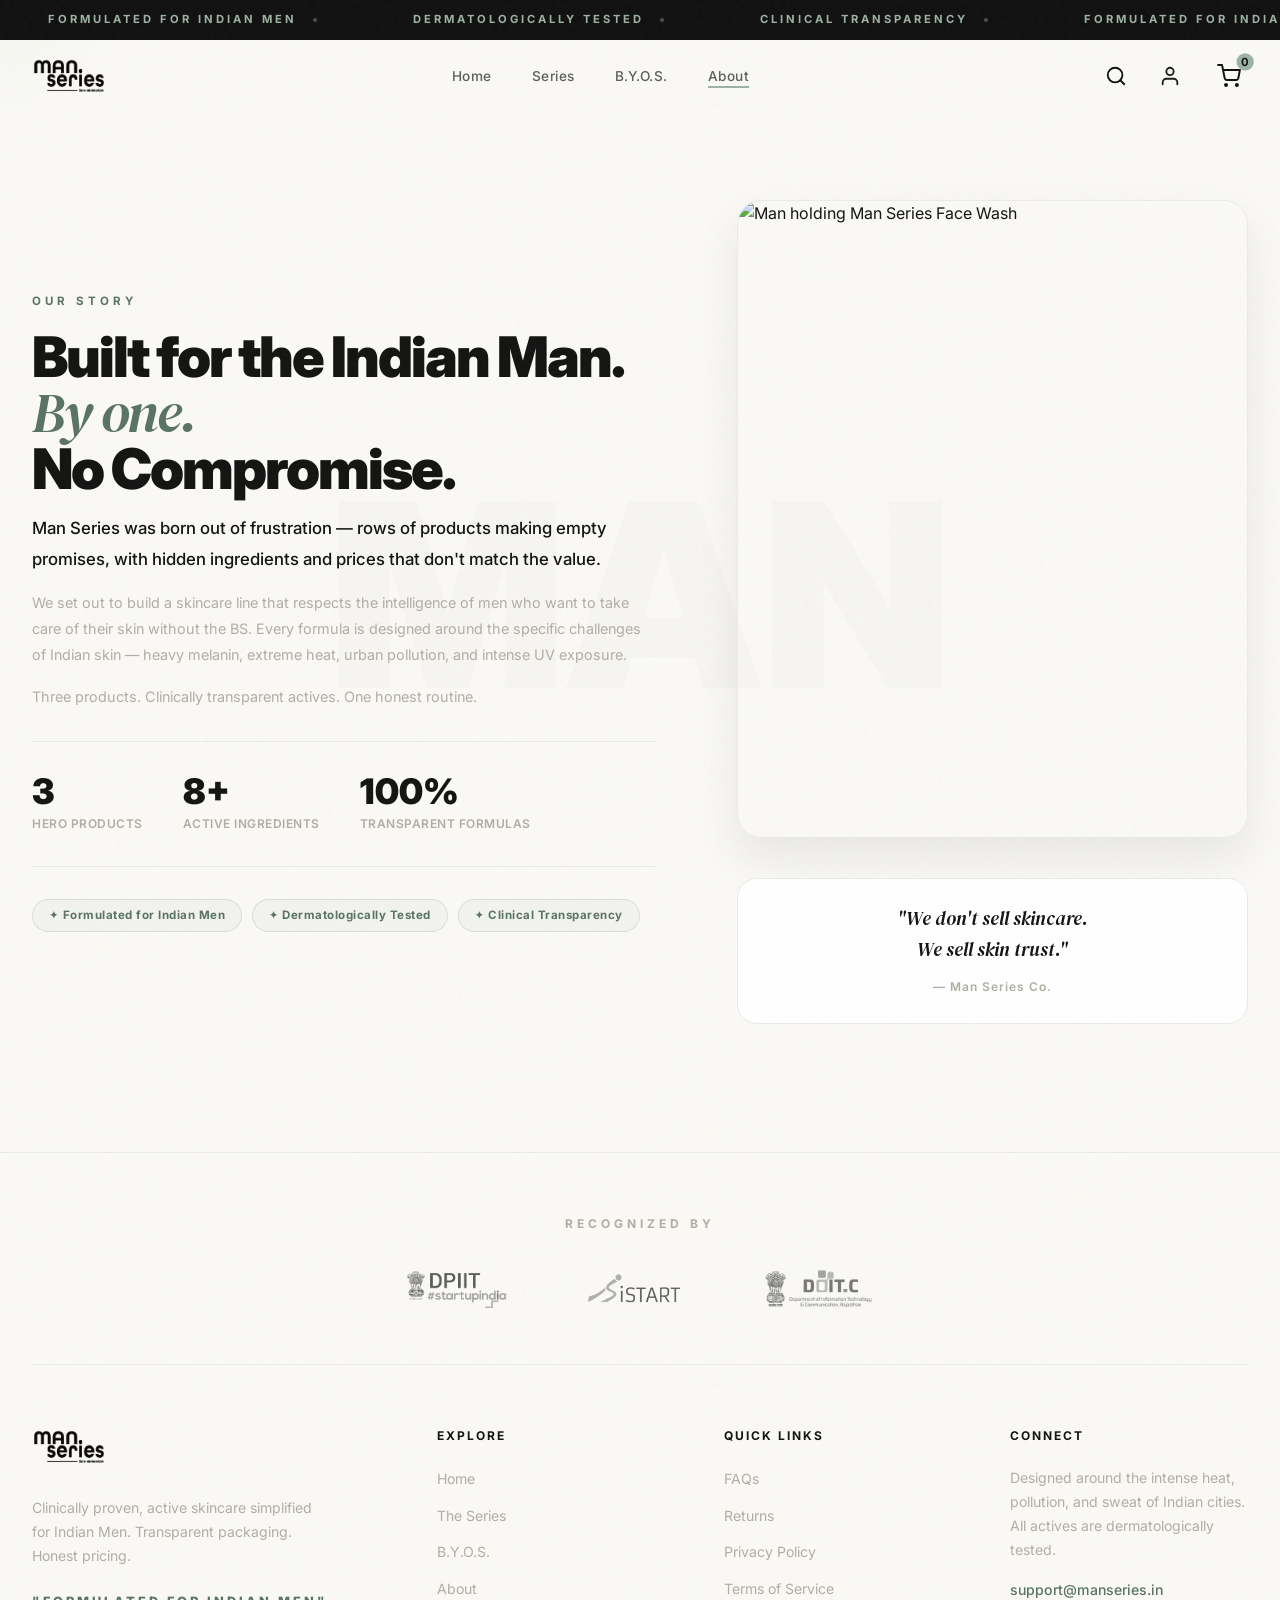
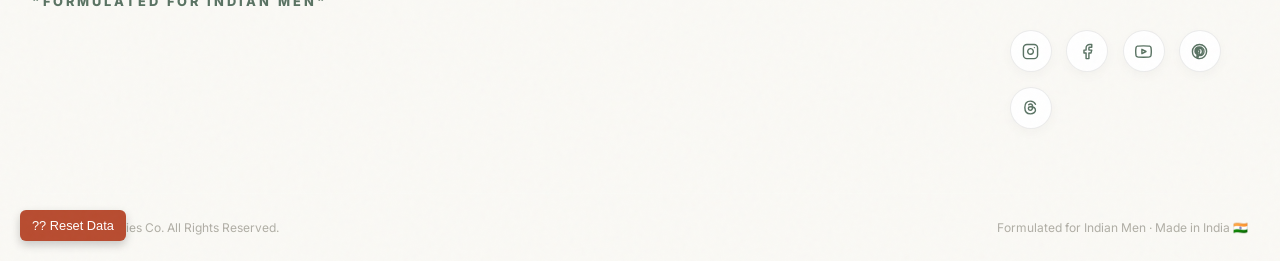
==== commit 46c0af3a: "Update about.html" ====
--- a/about.html
+++ b/about.html
@@ -9,7 +9,7 @@
     content="Man Series was born out of frustration. Learn our story — skincare designed for Indian men with clinically transparent actives. Formulated for Indian Men, Dermatologically Tested, and Clinical Transparency.">
   <meta name="author" content="Man Series Co.">
   <link rel="icon" type="image/png" href="Images/fav icon/favicon.png?v=2">
-  <link rel="stylesheet" href="style.css?v=1780760797">
+  <link rel="stylesheet" href="style.css?v=1780760820">
 </head>
 
 <body>
@@ -47,7 +47,7 @@
           </svg>
         </button>
         <a href="index.html" class="logo" aria-label="Man Series Home">
-          <img src="Images/Logo/Wordmark Logo.png?v=2" alt="Man Series" class="logo-img">
+          <img src="Images/Logo/full_logo.png" alt="Man Series" class="logo-img">
         </a>
       </div>
       <nav class="nav-menu" id="navMenu">
@@ -154,7 +154,7 @@
 
       <div class="footer-grid">
         <div class="footer-brand">
-          <img src="Images/Logo/Wordmark Logo.png?v=2" alt="Man Series" class="footer-logo"
+          <img src="Images/Logo/full_logo.png" alt="Man Series" class="footer-logo"
             style="height: 36px; margin-bottom: 1.5rem;">
           <p>Clinically proven, active skincare simplified for Indian Men. Transparent packaging. Honest pricing.</p>
           <div class="footer-manifesto">"Formulated for Indian Men"</div>
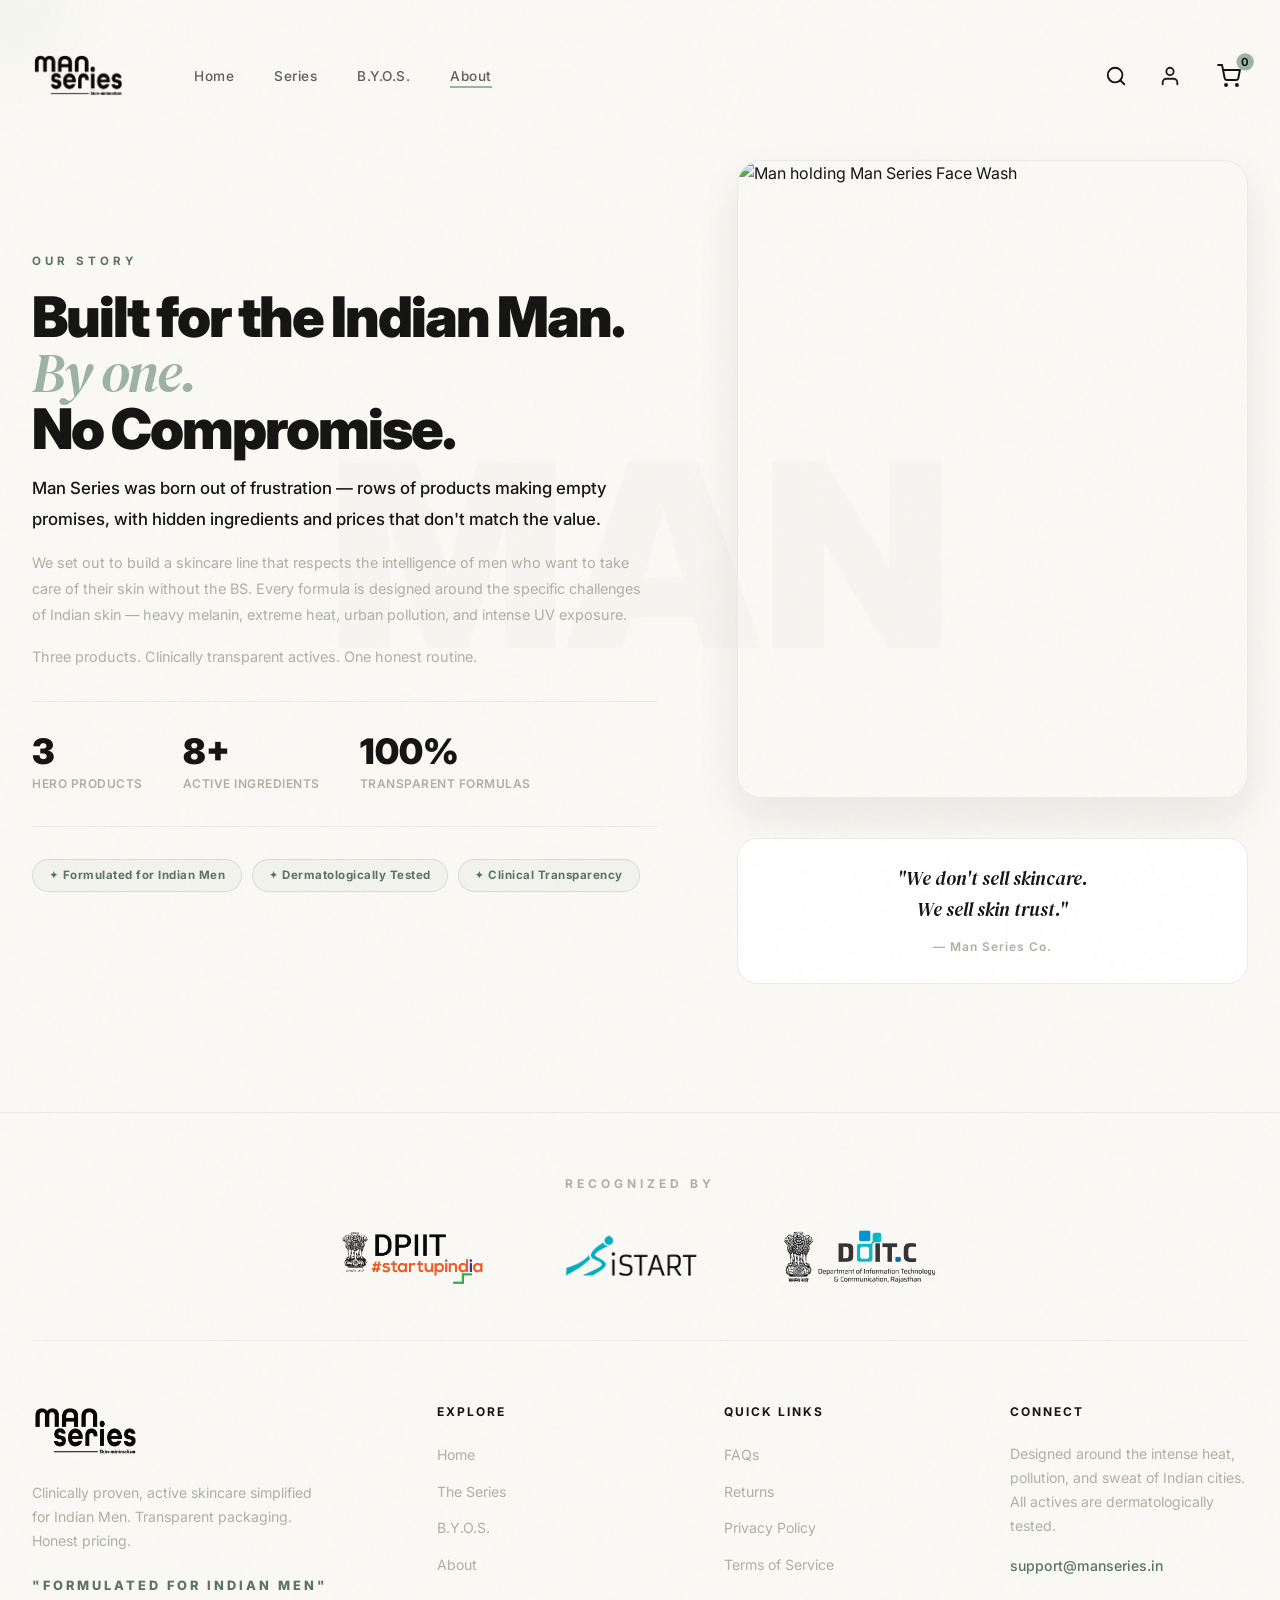
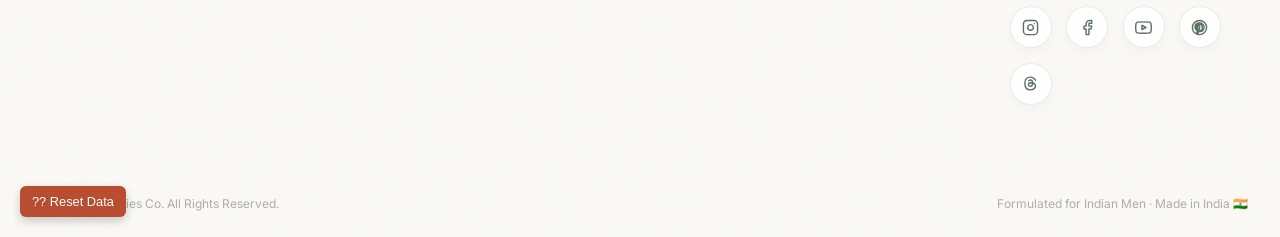
==== commit e6d14538: "Update about.html" ====
--- a/about.html
+++ b/about.html
@@ -171,10 +171,10 @@
         <div class="footer-links">
           <h4>Quick Links</h4>
           <ul>
-            <li><a href="#">FAQs</a></li>
-            <li><a href="#">Returns</a></li>
-            <li><a href="#">Privacy Policy</a></li>
-            <li><a href="#">Terms of Service</a></li>
+            <li><a href="faqs.html">FAQs</a></li>
+            <li><a href="returns.html">Returns</a></li>
+            <li><a href="privacy.html">Privacy Policy</a></li>
+            <li><a href="terms.html">Terms of Service</a></li>
           </ul>
         </div>
         <div class="footer-contact">
--- a/style.css
+++ b/style.css
@@ -247,13 +247,7 @@
    ANNOUNCEMENT BAR (Marquee)
    ══════════════════════════════════════════════════════ */
 .announcement-bar {
-  background: var(--ink);
-  height: 40px;
-  display: flex;
-  align-items: center;
-  overflow: hidden;
-  position: relative;
-  z-index: 102;
+  display: none !important;
 }
 
 .announcement-track {
@@ -374,7 +368,7 @@
 .navbar-container {
   width: 100%;
   display: flex;
-  justify-content: space-between;
+  justify-content: flex-start;
   align-items: center;
 }
 
@@ -390,10 +384,27 @@
   align-items: center;
   gap: 0.5rem;
   text-decoration: none;
+  position: relative;
+  left: 0;
+  transform: none;
+}
+
+.nav-menu {
+  margin-left: 4.5rem;
+  transition: var(--transition-smooth);
+}
+
+@media (max-width: 1024px) and (min-width: 769px) {
+  .nav-menu {
+    margin-left: 2.5rem;
+  }
+  .nav-links {
+    gap: 1.5rem;
+  }
 }
 
 .logo-img {
-  height: 36px;
+  height: 45px; /* Increased size for header logo */
   width: auto;
   display: block;
   transition: var(--transition-smooth);
@@ -462,6 +473,7 @@
   display: flex;
   align-items: center;
   gap: 1rem;
+  margin-left: auto; /* Push icons to the right side of the navbar container */
 }
 
 .cart-trigger,
@@ -616,28 +628,36 @@
    ══════════════════════════════════════════════════════ */
 .hero {
   min-height: 100vh;
-  background: transparent;
-  display: flex;
-  align-items: center;
-  padding-top: 112px;
-  /* nav + announcement */
-  padding-bottom: 4rem;
+  display: flex;
+  align-items: center;
   position: relative;
   overflow: hidden;
-}
-
-/* Subtle radial glow */
-.hero::before {
-  content: "";
+  background-image: url('Images/Poster/desktop_banner.png');
+  background-size: cover;
+  background-position: center right;
+  background-color: var(--charcoal);
+  padding-top: 112px;
+  padding-bottom: 4rem;
+}
+
+.hero-clickable-overlay {
   position: absolute;
-  top: 30%;
-  left: 50%;
-  width: 80vw;
-  height: 80vw;
-  transform: translate(-50%, -50%);
-  background: radial-gradient(circle, var(--sage-alpha) 0%, transparent 60%);
+  top: 0;
+  left: 0;
+  width: 100%;
+  height: 100%;
+  z-index: 1;
+  cursor: pointer;
+}
+
+.hero .container {
+  position: relative;
+  z-index: 2;
   pointer-events: none;
-  opacity: 0.6;
+}
+
+.hero-content {
+  pointer-events: auto;
 }
 
 /* Watermark background text */
@@ -655,7 +675,7 @@
 }
 
 .hero .bg-watermark {
-  color: rgba(28, 25, 23, 0.015);
+  color: rgba(255, 255, 255, 0.015);
   top: 50%;
   transform: translate(-50%, -50%);
 }
@@ -663,32 +683,10 @@
 .hero-grid {
   display: grid;
   grid-template-columns: 1fr;
-  max-width: 600px; /* Reduced width for left-aligned cinematic look */
+  max-width: 600px;
   gap: 2rem;
   align-items: center;
   width: 100%;
-}
-
-/* ── Hero Video Background ── */
-.hero-bg-video {
-  position: absolute;
-  top: 0;
-  left: 0;
-  width: 100%;
-  height: 100%;
-  object-fit: cover;
-  z-index: -2;
-  filter: brightness(0.9) contrast(1.1);
-}
-
-.video-overlay {
-  position: absolute;
-  top: 0;
-  left: 0;
-  width: 100%;
-  height: 100%;
-  background: rgba(26, 29, 28, 0.6); /* var(--charcoal) with 60% opacity */
-  z-index: -1;
 }
 
 .hero-content {
@@ -696,41 +694,20 @@
   text-align: left;
 }
 
-/* ── Hero Actions ── */
-.hero-actions .btn-primary {
-  background: var(--cream);
-  color: var(--charcoal);
-  border: 1px solid var(--cream);
-}
-.hero-actions .btn-primary:hover {
-  background: #ffffff;
-  color: var(--charcoal);
-  box-shadow: 0 4px 20px rgba(255, 255, 255, 0.2);
-}
-.hero-actions .btn-secondary {
-  color: var(--cream);
-  border-color: rgba(250, 249, 246, 0.4);
-}
-.hero-actions .btn-secondary:hover {
-  border-color: var(--cream);
-  background: rgba(250, 249, 246, 0.1);
-}
-
-/* Make text white over dark video */
 .hero .line-normal {
   color: var(--cream);
 }
+
 .hero .hero-desc {
-  color: rgba(250, 249, 246, 0.85); /* Slightly muted cream */
-}
-
-/* ── Hero Badge ── */
+  color: rgba(250, 249, 246, 0.85);
+}
+
 .hero-badge {
   display: inline-flex;
   align-items: center;
   gap: 0.6rem;
   padding: 0.5rem 1.2rem;
-  background: rgba(250, 249, 246, 0.08); /* Cream alpha */
+  background: rgba(250, 249, 246, 0.08);
   border: 1px solid rgba(250, 249, 246, 0.2);
   border-radius: 100px;
   font-size: 0.72rem;
@@ -755,29 +732,26 @@
     transform: scale(1);
     opacity: 0.5;
   }
-
   to {
     transform: scale(1.5);
     opacity: 1;
   }
 }
 
-/* ── Hero Headline ── */
 .hero h1 {
   font-family: var(--font-heading);
   font-weight: 900;
-  font-size: clamp(3rem, 7vw, 5.5rem);
+  font-size: clamp(2.8rem, 6vw, 4.8rem);
   letter-spacing: -0.04em;
   line-height: 1.05;
-  margin-bottom: 2rem;
-  color: var(--charcoal);
+  margin-bottom: 1.5rem; /* Balanced spacing below heading */
 }
 
 .line-italic {
   font-family: var(--font-display);
   font-style: italic;
   font-weight: 400;
-  color: var(--sage-dark);
+  color: var(--sage);
   display: block;
 }
 
@@ -785,26 +759,13 @@
   font-family: var(--font-heading);
   font-weight: 900;
   display: block;
-  color: var(--charcoal);
-}
-
-.gradient-text {
-  background: linear-gradient(
-    135deg,
-    var(--charcoal) 20%,
-    var(--sage-dark) 100%
-  );
-  -webkit-background-clip: text;
-  -webkit-text-fill-color: transparent;
-  background-clip: text;
-}
-
-/* ── Hero Description ── */
+}
+
 .hero-desc {
   font-size: 1.05rem;
   line-height: 1.8;
   color: var(--muted);
-  margin-bottom: 2.5rem;
+  margin-bottom: 2.2rem; /* Balanced spacing above CTA button */
   max-width: 460px;
 }
 
@@ -812,6 +773,95 @@
   display: flex;
   gap: 1rem;
   flex-wrap: wrap;
+}
+
+/* White box button with black text */
+.btn-hero-cta {
+  background: var(--warm-white);
+  color: var(--charcoal);
+  border: 2px solid var(--warm-white);
+  padding: 0.95rem 2.2rem;
+  font-weight: 700;
+  letter-spacing: 1.5px;
+  border-radius: 4px; /* Clean rectangular shape */
+  text-transform: uppercase;
+  display: inline-flex;
+  align-items: center;
+  justify-content: center;
+  font-size: 0.88rem;
+  transition: var(--transition-spring);
+  font-family: var(--font-heading);
+}
+
+.btn-hero-cta:hover {
+  background: transparent;
+  color: var(--warm-white);
+  border-color: var(--warm-white);
+  transform: translateY(-3px);
+  box-shadow: 0 8px 24px rgba(255, 255, 255, 0.15);
+}
+
+/* Screen reader helper */
+.sr-only {
+  position: absolute;
+  width: 1px;
+  height: 1px;
+  padding: 0;
+  margin: -1px;
+  overflow: hidden;
+  clip: rect(0, 0, 0, 0);
+  white-space: nowrap;
+  border: 0;
+}
+
+@media (max-width: 768px) {
+  .hero {
+    min-height: 100vh !important;
+    background-image: linear-gradient(to bottom, rgba(20, 20, 19, 0) 45vw, rgba(20, 20, 19, 1) 85vw), url('Images/Poster/desktop_banner.png') !important;
+    background-position: center top !important;
+    background-size: contain !important;
+    background-repeat: no-repeat !important;
+    background-color: var(--charcoal) !important;
+    display: flex !important;
+    align-items: flex-end !important;
+    justify-content: center !important;
+    padding-top: 100px !important;
+    padding-bottom: 5.5rem !important;
+  }
+  .hero .hero-grid {
+    display: block !important;
+    width: 100% !important;
+    max-width: 100% !important;
+    margin: 0 auto !important;
+  }
+  .hero .hero-content {
+    text-align: center !important;
+    width: 100% !important;
+  }
+  .hero h1 {
+    font-size: clamp(2.1rem, 8vw, 2.6rem) !important;
+    margin-bottom: 0.8rem !important;
+    text-shadow: 0 2px 10px rgba(0, 0, 0, 0.4) !important;
+  }
+  .hero-desc {
+    font-size: 0.95rem !important;
+    line-height: 1.6 !important;
+    margin: 0 auto 2.2rem !important;
+    max-width: 320px !important;
+    text-shadow: 0 1px 6px rgba(0, 0, 0, 0.3) !important;
+    color: rgba(255, 255, 255, 0.9) !important;
+  }
+  .hero-actions {
+    justify-content: center !important;
+    flex-direction: row !important;
+  }
+  .hero-actions .btn-hero-cta {
+    width: auto !important;
+    display: inline-flex !important;
+    margin: 0 auto !important;
+    padding: 0.95rem 2.4rem !important;
+    font-size: 0.88rem !important;
+  }
 }
 
 
@@ -988,12 +1038,6 @@
    INGREDIENT MARQUEE STRIP
    ══════════════════════════════════════════════════════ */
 .marquee-strip {
-  background: var(--charcoal);
-  padding: 12px 0;
-  display: flex;
-  align-items: center;
-  overflow: hidden;
-  position: relative;
   border-top: 1px solid rgba(168, 197, 181, 0.08);
   border-bottom: 1px solid rgba(168, 197, 181, 0.08);
 }
@@ -2558,6 +2602,7 @@
     top: 100%;
     left: 0;
     width: 100%;
+    margin-left: 0 !important; /* Reset desktop left margin */
     background-color: var(--cream) !important;
     border-top: 1px solid rgba(0, 0, 0, 0.05);
     border-bottom: 1px solid rgba(0, 0, 0, 0.05);
@@ -3186,6 +3231,101 @@
   transform: translate(-50%, -50%);
 }
 
+/* ── BYOS Hero Banner ── */
+.byos-hero-banner {
+  margin-bottom: 4rem;
+  border-radius: 28px;
+  overflow: hidden;
+  box-shadow: var(--shadow-subtle);
+  position: relative;
+  min-height: 320px;
+  background: radial-gradient(circle at 10% 50%, rgba(156, 178, 164, 0.12) 0%, rgba(20, 20, 19, 0.02) 100%);
+  display: flex;
+  align-items: center;
+  border: 1px solid var(--border-warm);
+  padding: 2.5rem 3rem;
+}
+
+.byos-banner-content {
+  max-width: 55%;
+  z-index: 2;
+}
+
+.byos-banner-eyebrow {
+  background: var(--sage-alpha);
+  color: var(--sage-dark);
+  padding: 0.35rem 0.85rem;
+  border-radius: 100px;
+  font-size: 0.72rem;
+  font-weight: 700;
+  letter-spacing: 1.5px;
+  text-transform: uppercase;
+  display: inline-block;
+}
+
+.byos-banner-title {
+  font-family: var(--font-display);
+  font-size: 2rem;
+  margin-top: 0.8rem;
+  margin-bottom: 0.6rem;
+  color: var(--charcoal);
+  line-height: 1.25;
+}
+
+.byos-banner-desc {
+  color: var(--muted);
+  font-size: 0.92rem;
+  line-height: 1.6;
+  margin-bottom: 0;
+}
+
+.byos-banner-img {
+  height: 110%;
+  object-fit: contain;
+  position: absolute;
+  right: 2rem;
+  bottom: -10px;
+  z-index: 1;
+  filter: drop-shadow(-8px 12px 24px rgba(0, 0, 0, 0.12));
+  max-width: 40%;
+}
+
+@media (max-width: 768px) {
+  .byos-hero-banner {
+    flex-direction: column-reverse;
+    padding: 2rem 1.5rem;
+    min-height: auto;
+    gap: 1.5rem;
+    align-items: center;
+    text-align: center;
+    margin-bottom: 2.5rem;
+  }
+  
+  .byos-banner-content {
+    max-width: 100%;
+  }
+
+  .byos-banner-title {
+    font-size: 1.5rem;
+  }
+
+  .byos-banner-desc {
+    font-size: 0.85rem;
+  }
+
+  .byos-banner-img {
+    position: relative;
+    right: auto;
+    bottom: auto;
+    height: auto;
+    max-height: 160px;
+    width: auto;
+    max-width: 80%;
+    margin: 0 auto;
+    filter: drop-shadow(0 8px 16px rgba(0, 0, 0, 0.1));
+  }
+}
+
 .byos-header {
   text-align: center;
   margin-bottom: 4rem;
@@ -3340,6 +3480,31 @@
   font-size: 1rem;
   font-weight: 700;
   color: var(--sage);
+}
+
+/* ── Gift Format Selection ── */
+.gift-tile:hover {
+  border-color: var(--sage) !important;
+  background: rgba(168, 197, 181, 0.04) !important;
+  transform: translateY(-2px);
+}
+
+.gift-tile.selected {
+  border-color: var(--sage) !important;
+  background: rgba(168, 197, 181, 0.1) !important;
+  box-shadow: 0 4px 20px rgba(168, 197, 181, 0.15);
+}
+
+.gift-tile.selected .gift-check {
+  background: var(--sage) !important;
+  border-color: var(--sage) !important;
+  color: var(--ink) !important;
+}
+
+@media (max-width: 600px) {
+  .gift-selector {
+    grid-template-columns: 1fr !important;
+  }
 }
 
 /* ── BYOS Summary Box ── */
@@ -3757,7 +3922,7 @@
    TESTIMONIALS (MARQUEE)
    ══════════════════════════════════════════════════════ */
 .testimonials {
-  padding: 6rem 0;
+  padding: 3rem 0;
   background: var(--cream);
   overflow: hidden;
   border-top: 1px solid var(--border-warm);
@@ -3768,6 +3933,10 @@
   overflow: hidden;
   position: relative;
   display: flex;
+}
+
+.testimonial-marquee:not(:last-of-type) {
+  margin-bottom: 1rem; /* Compact spacing between the rows */
 }
 
 .testimonial-marquee::before,
@@ -3791,10 +3960,17 @@
 
 .testimonial-track {
   display: flex;
-  gap: 2rem;
-  padding: 1rem 0;
+  gap: 1rem;
+  padding: 0.5rem 0;
   width: max-content;
-  animation: marquee-left 25s linear infinite;
+}
+
+.testimonial-track.track-left {
+  animation: marquee-left 35s linear infinite;
+}
+
+.testimonial-track.track-right {
+  animation: marquee-right 35s linear infinite;
 }
 
 .testimonial-track:hover {
@@ -3802,60 +3978,75 @@
 }
 
 .testimonial-card {
-  width: 380px;
+  width: 310px;
   background: var(--warm-white);
   border: 1px solid var(--border-warm);
-  border-radius: 20px;
-  padding: 2rem;
+  border-radius: 12px;
+  padding: 1.2rem;
   box-shadow: var(--shadow-subtle);
   display: flex;
   flex-direction: column;
-  gap: 1.2rem;
-  transition:
-    transform 0.3s ease,
-    box-shadow 0.3s ease;
+  gap: 0.6rem;
+  transition: var(--transition-spring);
 }
 .testimonial-card:hover {
-  transform: translateY(-5px);
+  transform: translateY(-4px);
   box-shadow: var(--shadow-hover);
 }
 
-.testimonial-card p {
-  font-size: 1rem;
-  line-height: 1.6;
-  color: var(--charcoal);
-  font-style: italic;
-  flex: 1;
-}
-
-.reviewer {
-  display: flex;
-  align-items: center;
-  gap: 1rem;
-  border-top: 1px solid var(--border-warm);
-  padding-top: 1.2rem;
-}
-
-.reviewer img {
-  width: 48px;
-  height: 48px;
+.testimonial-card-header {
+  display: flex;
+  align-items: center;
+  gap: 0.8rem;
+  width: 100%;
+  margin-bottom: 0.2rem;
+}
+
+.reviewer-avatar {
+  width: 36px;
+  height: 36px;
   border-radius: 50%;
   object-fit: cover;
-  border: 2px solid var(--cream);
-  box-shadow: 0 4px 10px rgba(0, 0, 0, 0.08);
-}
-
-.reviewer span {
+  border: 1.5px solid var(--cream);
+  box-shadow: 0 2px 8px rgba(0, 0, 0, 0.05);
+}
+
+.reviewer-meta {
+  display: flex;
+  flex-direction: column;
+  gap: 0.1rem;
+}
+
+.reviewer-name {
   font-family: var(--font-heading);
   font-weight: 700;
-  font-size: 0.95rem;
-  color: var(--charcoal);
-}
-
-.stars {
+  font-size: 0.85rem;
+  color: var(--charcoal);
+}
+
+.reviewer-order-id {
+  font-family: var(--font-body);
+  font-weight: 500;
+  font-size: 0.65rem;
+  color: var(--sage-dark);
+  letter-spacing: 0.3px;
+}
+
+.testimonial-card .stars {
+  margin-left: auto;
   color: #f59e0b;
-  font-size: 1.2rem;
-  letter-spacing: 2px;
+  font-size: 0.85rem;
+  letter-spacing: 1px;
+  display: flex;
+  gap: 1px;
+}
+
+.testimonial-card-body p {
+  font-size: 0.84rem;
+  line-height: 1.5;
+  color: rgba(20, 20, 19, 0.85);
+  font-style: italic;
+  margin: 0;
 }
 
 @keyframes marquee-left {
@@ -3863,14 +4054,26 @@
     transform: translateX(0);
   }
   100% {
-    transform: translateX(calc(-50% - 1rem));
+    transform: translateX(-50%);
+  }
+}
+
+@keyframes marquee-right {
+  0% {
+    transform: translateX(-50%);
+  }
+  100% {
+    transform: translateX(0);
   }
 }
 
 @media (max-width: 768px) {
   .testimonial-card {
-    width: 300px;
-    padding: 1.5rem;
+    width: 260px;
+    padding: 1rem;
+  }
+  .testimonial-marquee:not(:last-of-type) {
+    margin-bottom: 0.75rem;
   }
 }
 
@@ -4788,16 +4991,14 @@
 }
 
 .recognition-logo-img {
-  height: 38px;
+  height: 54px; /* Increased size on desktop */
   width: auto;
-  opacity: 0.65;
-  filter: grayscale(1);
-  transition: var(--transition-smooth);
+  opacity: 1;
+  transition: var(--transition-smooth), transform 0.3s ease;
 }
 
 .recognition-logo-img:hover {
-  opacity: 1;
-  filter: none;
+  transform: scale(1.1);
 }
 
 @media (max-width: 768px) {
@@ -4812,7 +5013,7 @@
     gap: 2rem;
   }
   .recognition-logo-img {
-    height: 28px;
+    height: 36px; /* Increased size on mobile */
     object-fit: contain;
   }
   .science-grid {
@@ -4820,3 +5021,283 @@
   }
 }
 
+/* =====================================================
+   MAN SERIES — Policy & FAQ Page Styles
+   ===================================================== */
+.policy-page-hero {
+  padding: 12rem 0 4rem;
+  background: var(--cream);
+  border-bottom: 1px solid var(--border-warm);
+  animation: fadeUp 0.6s var(--ease-smooth);
+}
+
+.policy-page-hero h1 {
+  font-family: var(--font-display);
+  font-size: clamp(2.5rem, 5vw, 4rem);
+  color: var(--charcoal);
+  letter-spacing: -1.5px;
+  line-height: 1.1;
+  margin-top: 0.5rem;
+}
+
+.policy-meta {
+  font-family: var(--font-heading);
+  font-size: 0.8rem;
+  font-weight: 700;
+  letter-spacing: 2px;
+  color: var(--sage-dark);
+  text-transform: uppercase;
+  margin-bottom: 0.5rem;
+  display: block;
+}
+
+.policy-content-wrapper {
+  padding: 6rem 0;
+  background: var(--cream);
+  min-height: 50vh;
+}
+
+.policy-grid {
+  display: grid;
+  grid-template-columns: 1fr;
+  max-width: 800px;
+  margin: 0 auto;
+}
+
+.policy-body {
+  font-family: var(--font-body);
+  color: var(--charcoal);
+  font-size: 1.05rem;
+  line-height: 1.8;
+  animation: fadeUp 0.8s var(--ease-smooth) 0.1s forwards;
+}
+
+.policy-body h2, .policy-body h3 {
+  font-family: var(--font-heading);
+  font-size: 1.4rem;
+  font-weight: 700;
+  color: var(--charcoal);
+  margin-top: 3.5rem;
+  margin-bottom: 1.2rem;
+  letter-spacing: -0.5px;
+}
+
+.policy-body h2 {
+  font-size: 1.8rem;
+  border-bottom: 1px solid var(--border-warm);
+  padding-bottom: 0.5rem;
+}
+
+.policy-body p {
+  margin-bottom: 1.5rem;
+  color: rgba(20, 20, 19, 0.8);
+}
+
+.policy-body ul, .policy-body ol {
+  margin-bottom: 2rem;
+  padding-left: 1.5rem;
+}
+
+.policy-body li {
+  margin-bottom: 0.8rem;
+  color: rgba(20, 20, 19, 0.8);
+}
+
+.policy-body a {
+  color: var(--sage-dark);
+  text-decoration: underline;
+  text-underline-offset: 4px;
+  transition: var(--transition-smooth);
+}
+
+.policy-body a:hover {
+  color: var(--charcoal);
+}
+
+/* FAQs Page Styles (Accordion) */
+.faq-category-section {
+  margin-bottom: 4rem;
+}
+
+.faq-category-title {
+  font-family: var(--font-heading);
+  font-size: 1.1rem;
+  font-weight: 700;
+  color: var(--sage-dark);
+  text-transform: uppercase;
+  letter-spacing: 2px;
+  margin-bottom: 1.5rem;
+  border-bottom: 1px solid var(--border-warm);
+  padding-bottom: 0.5rem;
+}
+
+.faq-item {
+  border-bottom: 1px solid var(--border-warm);
+  margin-bottom: 0.8rem;
+  background: var(--warm-white);
+  border-radius: 16px;
+  overflow: hidden;
+  transition: var(--transition-smooth);
+  border: 1px solid var(--border-warm);
+}
+
+.faq-item:hover {
+  border-color: var(--sage);
+  box-shadow: var(--shadow-subtle);
+}
+
+.faq-trigger {
+  width: 100%;
+  padding: 1.6rem 2rem;
+  display: flex;
+  justify-content: space-between;
+  align-items: center;
+  background: none;
+  border: none;
+  cursor: pointer;
+  text-align: left;
+  outline: none;
+  transition: padding-bottom 0.25s cubic-bezier(0.4, 0, 0.2, 1);
+}
+
+.faq-item.active .faq-trigger {
+  padding-bottom: 0.8rem;
+}
+
+.faq-question {
+  font-family: var(--font-heading);
+  font-size: 1.15rem;
+  font-weight: 600;
+  color: var(--charcoal);
+  letter-spacing: -0.2px;
+  transition: var(--transition-smooth);
+}
+
+.faq-item:hover .faq-question {
+  color: var(--sage-dark);
+}
+
+.faq-icon {
+  position: relative;
+  width: 16px;
+  height: 16px;
+  display: flex;
+  align-items: center;
+  justify-content: center;
+  transition: transform 0.25s cubic-bezier(0.4, 0, 0.2, 1);
+}
+
+.faq-icon::before,
+.faq-icon::after {
+  content: "";
+  position: absolute;
+  background: var(--charcoal);
+  transition: transform 0.25s cubic-bezier(0.4, 0, 0.2, 1), background 0.25s ease;
+}
+
+/* Horizontal line */
+.faq-icon::before {
+  width: 12px;
+  height: 2px;
+}
+
+/* Vertical line */
+.faq-icon::after {
+  width: 2px;
+  height: 12px;
+}
+
+.faq-item.active {
+  border-color: var(--sage);
+  box-shadow: var(--shadow-subtle);
+}
+
+.faq-item.active .faq-icon {
+  transform: rotate(45deg);
+}
+
+.faq-item.active .faq-icon::before,
+.faq-item.active .faq-icon::after {
+  background: var(--sage-dark);
+}
+
+.faq-content {
+  max-height: 0;
+  overflow: hidden;
+  transition: max-height 0.25s cubic-bezier(0.4, 0, 0.2, 1);
+}
+
+.faq-content-inner {
+  padding: 0 2rem 1.6rem;
+  opacity: 0;
+  transform: translateY(8px);
+  transition: opacity 0.35s cubic-bezier(0.4, 0, 0.2, 1), transform 0.35s cubic-bezier(0.4, 0, 0.2, 1);
+}
+
+.faq-item.active .faq-content-inner {
+  opacity: 1;
+  transform: translateY(0);
+}
+
+.faq-answer {
+  font-family: var(--font-body);
+  font-size: 1rem;
+  line-height: 1.7;
+  color: rgba(20, 20, 19, 0.75);
+}
+
+.faq-answer p {
+  margin-bottom: 1rem;
+}
+
+.faq-answer p:last-child {
+  margin-bottom: 0;
+}
+
+.faq-answer a {
+  color: var(--sage-dark);
+  text-decoration: underline;
+  font-weight: 500;
+  text-underline-offset: 4px;
+}
+
+.faq-answer a:hover {
+  color: var(--charcoal);
+}
+
+@keyframes fadeUp {
+  from {
+    opacity: 0;
+    transform: translateY(30px);
+  }
+  to {
+    opacity: 1;
+    transform: translateY(0);
+  }
+}
+
+@media (max-width: 768px) {
+  .policy-page-hero {
+    padding: 10rem 0 3rem;
+  }
+  .policy-content-wrapper {
+    padding: 4rem 0;
+  }
+  .faq-trigger {
+    padding: 1.5rem;
+  }
+  .faq-item.active .faq-content {
+    padding: 0 1.5rem 1.5rem;
+  }
+  .faq-question {
+    font-size: 1.05rem;
+  }
+}
+
+/* Footer Logo Visibility Override */
+.footer-logo {
+  height: 52px !important;
+  width: auto !important;
+  margin-bottom: 1.5rem !important;
+  display: block;
+}
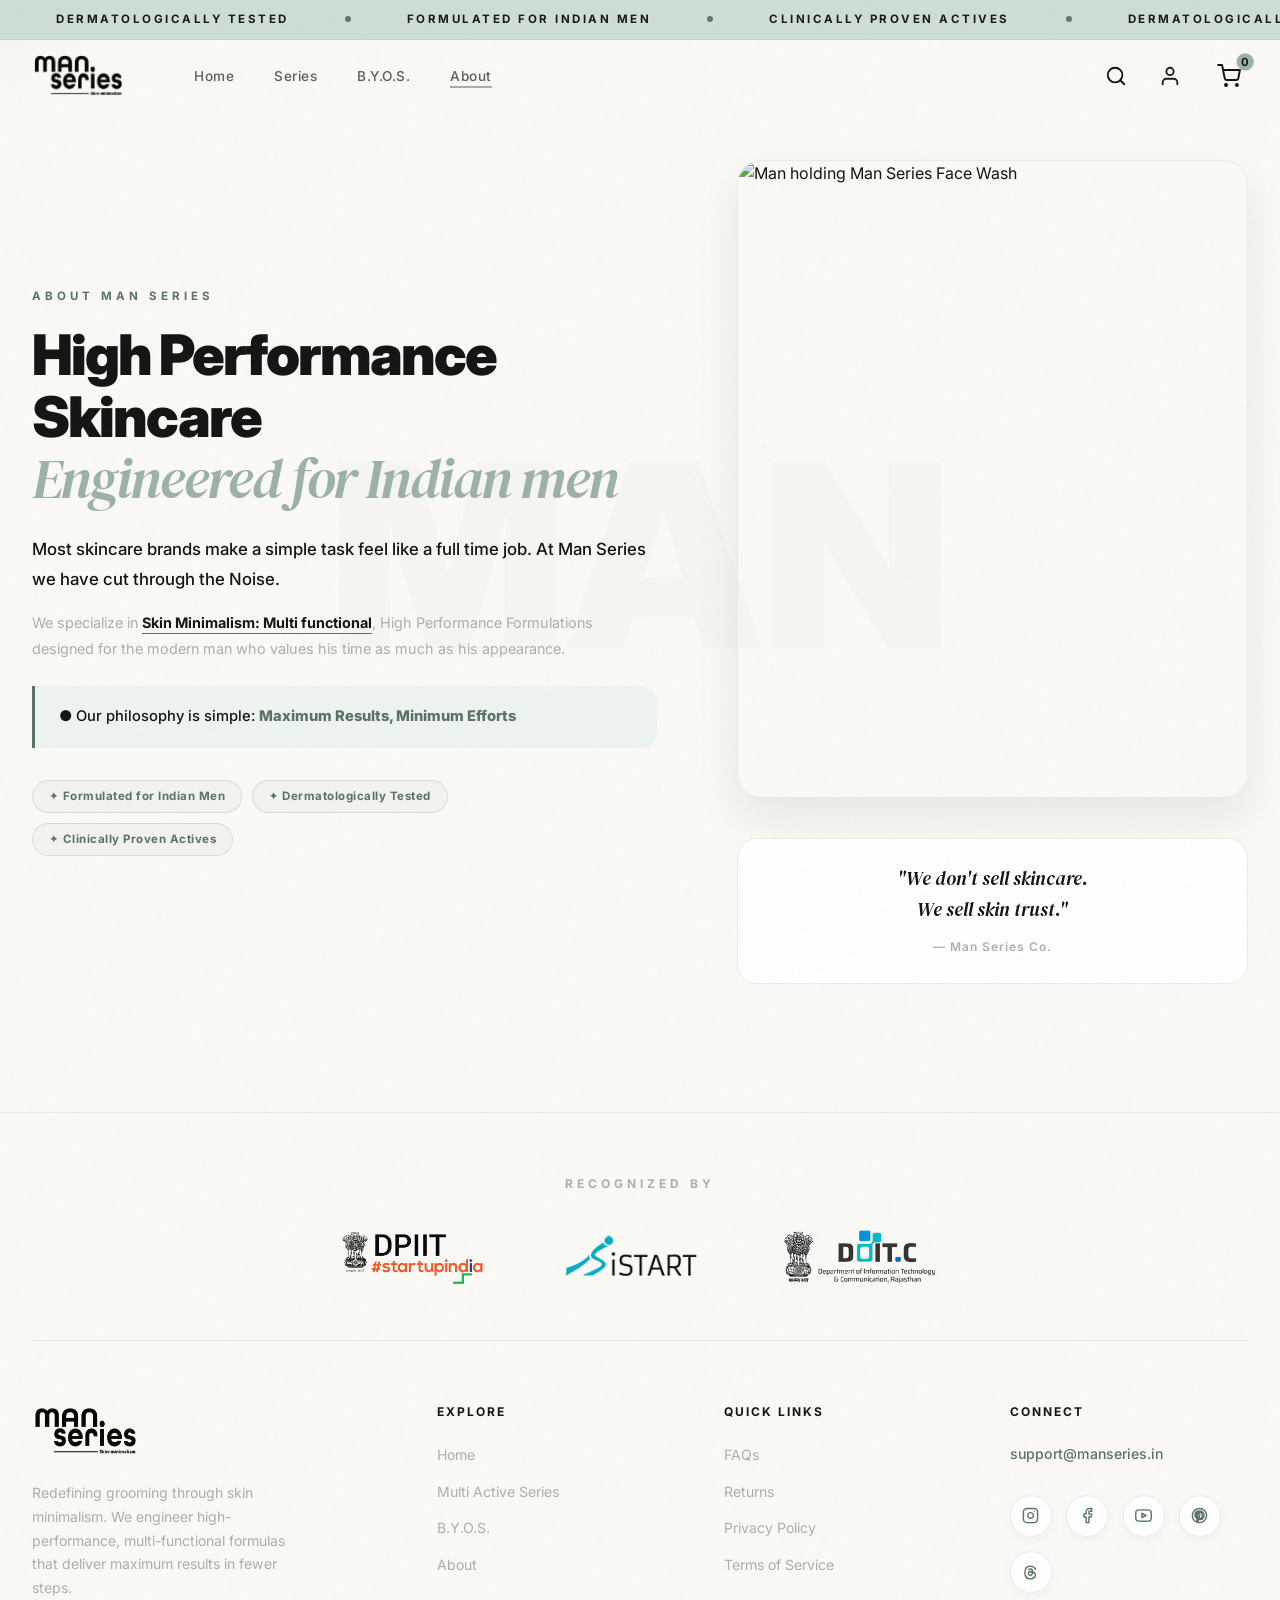
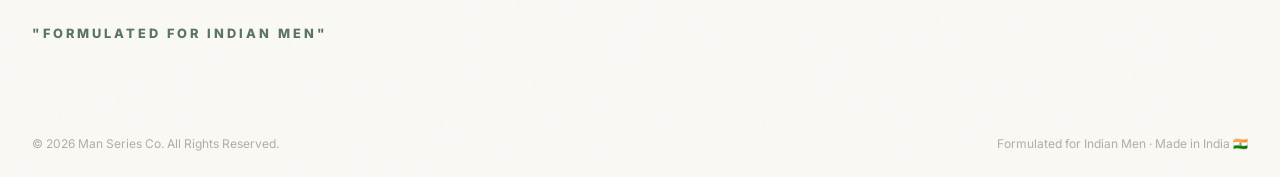
==== commit b3006649: "Update about.html" ====
--- a/about.html
+++ b/about.html
@@ -4,9 +4,9 @@
 <head>
   <meta charset="UTF-8">
   <meta name="viewport" content="width=device-width, initial-scale=1.0">
-  <title>About | Man Series — Our Story</title>
+  <title>About | Man Series — About Man Series</title>
   <meta name="description"
-    content="Man Series was born out of frustration. Learn our story — skincare designed for Indian men with clinically transparent actives. Formulated for Indian Men, Dermatologically Tested, and Clinical Transparency.">
+    content="Man Series was born out of frustration. About Man Series — skincare designed for Indian men with clinically proven actives. Formulated for Indian Men, Dermatologically Tested, and Clinically Proven Actives.">
   <meta name="author" content="Man Series Co.">
   <link rel="icon" type="image/png" href="Images/fav icon/favicon.png?v=2">
   <link rel="stylesheet" href="style.css?v=1780760820">
@@ -18,16 +18,21 @@
 
 
 
-  <!-- Announcement Bar -->
+    <!-- Announcement Bar -->
   <div class="announcement-bar">
     <div class="announcement-track">
-      <span class="announcement-item">Formulated for Indian Men <span class="sep"></span></span>
-      <span class="announcement-item">Dermatologically Tested <span class="sep"></span></span>
-      <span class="announcement-item">Clinical Transparency <span class="sep"></span></span>
-      <!-- Duplicate for seamless loop -->
-      <span class="announcement-item">Formulated for Indian Men <span class="sep"></span></span>
-      <span class="announcement-item">Dermatologically Tested <span class="sep"></span></span>
-      <span class="announcement-item">Clinical Transparency <span class="sep"></span></span>
+      <span class="announcement-item">dermatologically tested <span class="sep"></span></span>
+      <span class="announcement-item">Formulated for Indian Men <span class="sep"></span></span>
+      <span class="announcement-item">Clinically Proven Actives <span class="sep"></span></span>
+      <span class="announcement-item">dermatologically tested <span class="sep"></span></span>
+      <span class="announcement-item">Formulated for Indian Men <span class="sep"></span></span>
+      <span class="announcement-item">Clinically Proven Actives <span class="sep"></span></span>
+      <span class="announcement-item">dermatologically tested <span class="sep"></span></span>
+      <span class="announcement-item">Formulated for Indian Men <span class="sep"></span></span>
+      <span class="announcement-item">Clinically Proven Actives <span class="sep"></span></span>
+      <span class="announcement-item">dermatologically tested <span class="sep"></span></span>
+      <span class="announcement-item">Formulated for Indian Men <span class="sep"></span></span>
+      <span class="announcement-item">Clinically Proven Actives <span class="sep"></span></span>
     </div>
   </div>
 
@@ -93,36 +98,20 @@
     <div class="container">
       <div class="about-grid">
         <div class="about-content reveal">
-          <span class="eyebrow">OUR STORY</span>
-          <h2 style="font-size: 3.5rem; letter-spacing: -2px; margin-bottom: 1rem; line-height: 1;">
-          <span class="line-normal">Built for the Indian Man.</span>
-          <span class="line-italic">By one.</span>
-          <span class="line-normal">No Compromise.</span>
-        </h2>
-          <p class="about-lead">Man Series was born out of frustration — rows of products making empty promises, with
-            hidden ingredients and prices that don't match the value.</p>
-          <p class="about-body">We set out to build a skincare line that respects the intelligence of men who want to
-            take care of their skin without the BS. Every formula is designed around the specific challenges of Indian
-            skin — heavy melanin, extreme heat, urban pollution, and intense UV exposure.</p>
-          <p class="about-body">Three products. Clinically transparent actives. One honest routine.</p>
-          <div class="about-stats reveal-stagger">
-            <div class="about-stat">
-              <div class="about-stat-num">3</div>
-              <div class="about-stat-label">Hero Products</div>
-            </div>
-            <div class="about-stat">
-              <div class="about-stat-num">8+</div>
-              <div class="about-stat-label">Active Ingredients</div>
-            </div>
-            <div class="about-stat">
-              <div class="about-stat-num">100%</div>
-              <div class="about-stat-label">Transparent Formulas</div>
-            </div>
+          <span class="eyebrow">ABOUT MAN SERIES</span>
+          <h2 style="font-size: 3.5rem; letter-spacing: -2px; margin-bottom: 1.5rem; line-height: 1.1;">
+            <span class="line-normal">High Performance Skincare</span>
+            <span class="line-italic">Engineered for Indian men</span>
+          </h2>
+          <p class="about-lead">Most skincare brands make a simple task feel like a full time job. At Man Series we have cut through the Noise.</p>
+          <p class="about-body" style="margin-bottom: 1.5rem;">We specialize in <strong style="font-weight: 700; color: var(--charcoal); border-bottom: 1.5px solid var(--sage-dark); padding-bottom: 2px;">Skin Minimalism: Multi functional</strong>, High Performance Formulations designed for the modern man who values his time as much as his appearance.</p>
+          <div style="background: var(--sage-light); border-left: 3px solid var(--sage-dark); padding: 1.2rem 1.5rem; border-radius: 0 16px 16px 0; margin-bottom: 2rem; font-size: 0.92rem; line-height: 1.6; color: var(--charcoal); font-weight: 500;">
+            ● Our philosophy is simple: <strong style="color: var(--sage-dark); font-weight: 800;">Maximum Results, Minimum Efforts</strong>
           </div>
           <div class="about-badges">
             <div class="about-badge-item">✦ Formulated for Indian Men</div>
             <div class="about-badge-item">✦ Dermatologically Tested</div>
-            <div class="about-badge-item">✦ Clinical Transparency</div>
+            <div class="about-badge-item">✦ Clinically Proven Actives</div>
           </div>
         </div>
         <div class="about-visual reveal">
@@ -156,14 +145,14 @@
         <div class="footer-brand">
           <img src="Images/Logo/full_logo.png" alt="Man Series" class="footer-logo"
             style="height: 36px; margin-bottom: 1.5rem;">
-          <p>Clinically proven, active skincare simplified for Indian Men. Transparent packaging. Honest pricing.</p>
+          <p>Redefining grooming through skin minimalism. We engineer high-performance, multi-functional formulas that deliver maximum results in fewer steps.</p>
           <div class="footer-manifesto">"Formulated for Indian Men"</div>
         </div>
         <div class="footer-links">
           <h4>Explore</h4>
           <ul>
             <li><a href="index.html">Home</a></li>
-            <li><a href="series.html">The Series</a></li>
+            <li><a href="series.html">Multi Active Series</a></li>
             <li><a href="byos.html">B.Y.O.S.</a></li>
             <li><a href="about.html">About</a></li>
           </ul>
@@ -179,8 +168,6 @@
         </div>
         <div class="footer-contact">
           <h4>Connect</h4>
-          <p>Designed around the intense heat, pollution, and sweat of Indian cities. All actives are dermatologically
-            tested.</p>
           <p><a href="mailto:support@manseries.in">support@manseries.in</a></p>
           <div class="social-icons">
             <a href="https://www.instagram.com/manseries.in" class="social-icon" aria-label="Instagram" target="_blank"
--- a/style.css
+++ b/style.css
@@ -247,13 +247,26 @@
    ANNOUNCEMENT BAR (Marquee)
    ══════════════════════════════════════════════════════ */
 .announcement-bar {
-  display: none !important;
+  position: fixed;
+  top: 0;
+  left: 0;
+  width: 100%;
+  height: 40px;
+  background: #cdded4; /* Premium brand-matched light sage green background */
+  z-index: 1000;
+  overflow: hidden;
+  display: flex !important;
+  align-items: center;
+  border-bottom: 1px solid rgba(0, 0, 0, 0.04);
+  transition: transform 0.3s ease; /* 0.3s slide-down/slide-up transition */
 }
 
 .announcement-track {
   display: flex;
   white-space: nowrap;
-  animation: marquee 40s linear infinite;
+  width: max-content;
+  will-change: transform;
+  animation: marquee 30s linear infinite;
 }
 
 .announcement-track:hover {
@@ -262,32 +275,32 @@
 
 .announcement-item {
   font-family: var(--font-heading);
-  font-size: 0.7rem;
+  font-size: 0.72rem;
   font-weight: 700;
-  letter-spacing: 3px;
+  letter-spacing: 2.5px;
   text-transform: uppercase;
-  color: var(--sage);
-  padding: 0 3rem;
-  display: flex;
-  align-items: center;
-  gap: 1rem;
+  color: #1c1917; /* Dark charcoal text matching brand color */
+  padding-left: 3.5rem;
+  padding-right: 0;
+  display: flex;
+  align-items: center;
+  gap: 3.5rem;
 }
 
 .announcement-item .sep {
-  width: 4px;
-  height: 4px;
+  width: 6px;
+  height: 6px;
   border-radius: 50%;
-  background: var(--sage);
-  opacity: 0.4;
+  background: #1c1917;
+  opacity: 0.55;
 }
 
 @keyframes marquee {
-  from {
-    transform: translateX(0);
-  }
-
-  to {
-    transform: translateX(-50%);
+  0% {
+    transform: translate3d(0, 0, 0);
+  }
+  100% {
+    transform: translate3d(-50%, 0, 0);
   }
 }
 
@@ -816,223 +829,65 @@
 
 @media (max-width: 768px) {
   .hero {
-    min-height: 100vh !important;
-    background-image: linear-gradient(to bottom, rgba(20, 20, 19, 0) 45vw, rgba(20, 20, 19, 1) 85vw), url('Images/Poster/desktop_banner.png') !important;
-    background-position: center top !important;
-    background-size: contain !important;
+    min-height: auto !important;
+    height: 100vw !important;
+    background-image: url('Images/Poster/desktop_banner.png') !important;
+    background-position: right center !important;
+    background-size: cover !important;
     background-repeat: no-repeat !important;
     background-color: var(--charcoal) !important;
     display: flex !important;
-    align-items: flex-end !important;
+    flex-direction: column !important;
+    align-items: flex-start !important;
     justify-content: center !important;
-    padding-top: 100px !important;
-    padding-bottom: 5.5rem !important;
+    padding-top: 72px !important;
+    padding-bottom: 0 !important;
+    box-sizing: border-box !important;
   }
   .hero .hero-grid {
     display: block !important;
+    width: 55% !important;
+    max-width: 240px !important;
+    margin: 0 !important;
+  }
+  .hero .hero-content {
+    text-align: left !important;
     width: 100% !important;
     max-width: 100% !important;
-    margin: 0 auto !important;
-  }
-  .hero .hero-content {
-    text-align: center !important;
-    width: 100% !important;
+    padding: 0 0 0 1.25rem !important;
+    box-sizing: border-box !important;
   }
   .hero h1 {
-    font-size: clamp(2.1rem, 8vw, 2.6rem) !important;
-    margin-bottom: 0.8rem !important;
-    text-shadow: 0 2px 10px rgba(0, 0, 0, 0.4) !important;
+    font-size: clamp(1.15rem, 5vw, 1.5rem) !important;
+    margin-bottom: 0.4rem !important;
+    text-shadow: 0 2px 8px rgba(0, 0, 0, 0.7) !important;
+    text-align: left !important;
+    line-height: 1.15 !important;
   }
   .hero-desc {
-    font-size: 0.95rem !important;
-    line-height: 1.6 !important;
-    margin: 0 auto 2.2rem !important;
-    max-width: 320px !important;
-    text-shadow: 0 1px 6px rgba(0, 0, 0, 0.3) !important;
-    color: rgba(255, 255, 255, 0.9) !important;
+    font-size: 0.7rem !important;
+    line-height: 1.4 !important;
+    margin: 0 0 0.8rem 0 !important;
+    max-width: 100% !important;
+    text-shadow: 0 1px 4px rgba(0, 0, 0, 0.7) !important;
+    color: rgba(255, 255, 255, 0.85) !important;
+    text-align: left !important;
   }
   .hero-actions {
-    justify-content: center !important;
+    justify-content: flex-start !important;
     flex-direction: row !important;
   }
   .hero-actions .btn-hero-cta {
     width: auto !important;
     display: inline-flex !important;
-    margin: 0 auto !important;
-    padding: 0.95rem 2.4rem !important;
-    font-size: 0.88rem !important;
-  }
-}
-
-
-/* ── Product Showcase ── */
-.hero-visual {
-  position: relative;
-  height: 520px;
-  display: flex;
-  justify-content: center;
-  align-items: center;
-  perspective: 1200px;
-}
-
-.bottle-scene {
-  width: 100%;
-  height: 100%;
-  display: flex;
-  justify-content: center;
-  align-items: center;
-  transform-style: preserve-3d;
-  transition: transform 0.12s ease-out;
-}
-
-/* ── 3D Product Placement ── */
-.bottle-mockup {
-  position: absolute;
-  width: 260px;
-  height: 480px;
-  transform-style: preserve-3d;
-  transition: var(--transition-smooth);
-  filter: drop-shadow(0 30px 60px rgba(0, 0, 0, 0.3));
-}
-
-.bottle-mockup:hover {
-  filter: drop-shadow(0 40px 80px rgba(0, 0, 0, 0.4));
-}
-
-.bottle-mockup.facewash-mock {
-  transform: translate3d(-140px, 40px, -80px) rotateY(-12deg) rotateX(4deg);
-  z-index: 1;
-}
-
-.bottle-mockup.serum-mock {
-  transform: translate3d(0, -60px, 50px) rotateY(0deg) rotateX(-3deg);
-  z-index: 3;
-}
-
-.bottle-mockup.sunscreen-mock {
-  transform: translate3d(140px, 50px, -80px) rotateY(12deg) rotateX(4deg);
-  z-index: 2;
-}
-
-.hero-visual:hover .facewash-mock {
-  transform: translate3d(-180px, 45px, -120px) rotateY(-20deg);
-}
-
-.hero-visual:hover .serum-mock {
-  transform: translate3d(0, -80px, 120px) rotateY(3deg) scale(1.05);
-}
-
-.hero-visual:hover .sunscreen-mock {
-  transform: translate3d(180px, 60px, -120px) rotateY(20deg);
-}
-
-/* ── Floating Ingredient Tags ── */
-.ingredient-tag {
-  position: absolute;
-  background: rgba(168, 197, 181, 0.1);
-  backdrop-filter: blur(12px);
-  border: 1px solid rgba(168, 197, 181, 0.2);
-  color: var(--sage);
-  font-family: var(--font-heading);
-  font-size: 0.7rem;
-  font-weight: 600;
-  letter-spacing: 1px;
-  padding: 0.4rem 0.9rem;
-  border-radius: 100px;
-  white-space: nowrap;
-  z-index: 10;
-  animation: float-tag 3s ease-in-out infinite alternate;
-}
-
-.ingredient-tag:nth-child(1) {
-  top: 12%;
-  left: -5%;
-  animation-delay: 0s;
-}
-
-.ingredient-tag:nth-child(2) {
-  top: 40%;
-  right: -8%;
-  animation-delay: 0.5s;
-}
-
-.ingredient-tag:nth-child(3) {
-  bottom: 18%;
-  left: 5%;
-  animation-delay: 1s;
-}
-
-@keyframes float-tag {
-  from {
-    transform: translateY(-6px);
-  }
-
-  to {
-    transform: translateY(6px);
-  }
-}
-
-
-
-/* ── Scroll Indicator ── */
-.scroll-indicator {
-  position: absolute;
-  bottom: 2.5rem;
-  left: 50%;
-  transform: translateX(-50%);
-  display: flex;
-  flex-direction: column;
-  align-items: center;
-  gap: 0.5rem;
-  z-index: 5;
-}
-
-.scroll-indicator span {
-  font-family: var(--font-heading);
-  font-size: 0.6rem;
-  font-weight: 600;
-  letter-spacing: 4px;
-  text-transform: uppercase;
-  color: rgba(168, 197, 181, 0.35);
-}
-
-.scroll-indicator .chevron {
-  width: 20px;
-  height: 20px;
-  border-right: 1.5px solid rgba(168, 197, 181, 0.35);
-  border-bottom: 1.5px solid rgba(168, 197, 181, 0.35);
-  transform: rotate(45deg);
-  animation: bounce-chevron 2s ease-in-out infinite;
-}
-
-@keyframes bounce-chevron {
-  0%,
-  100% {
-    transform: translateY(0) rotate(45deg);
-    opacity: 0.3;
-  }
-
-  50% {
-    transform: translateY(8px) rotate(45deg);
-    opacity: 0.8;
-  }
-}
-
-/* ── Product Hero Images ── */
-.product-hero-img {
-  width: 100%;
-  height: 100%;
-  object-fit: contain;
-  border-radius: 16px;
-  transition: var(--transition-spring);
-  transform: scale(1.4);
-  filter: drop-shadow(0 20px 40px rgba(0, 0, 0, 0.25));
-}
-
-.bottle-mockup:hover .product-hero-img {
-  transform: scale(1.5);
-  filter: drop-shadow(0 30px 55px rgba(0, 0, 0, 0.35));
-}
+    margin: 0 !important;
+    padding: 0.45rem 1.1rem !important;
+    font-size: 0.68rem !important;
+    border-radius: 4px !important;
+  }
+}
+
+/* Unused showcase elements styling removed */
 
 /* ══════════════════════════════════════════════════════
    INGREDIENT MARQUEE STRIP
@@ -2493,9 +2348,7 @@
     gap: 3rem;
   }
 
-  .hero-visual {
-    height: 420px;
-  }
+
 
   .products-grid {
     grid-template-columns: repeat(2, 1fr);
@@ -2702,17 +2555,7 @@
     justify-content: center;
   }
 
-  .hero-visual {
-    height: 350px;
-  }
-
-  .hero-visual .ingredient-tag {
-    display: none;
-  }
-
-  .scroll-indicator {
-    display: none;
-  }
+
 
   /* ── Product Grid: vertical single-column on mobile ── */
   .products-grid {
@@ -2757,26 +2600,7 @@
     font-size: 2.2rem;
   }
 
-  .hero-visual {
-    height: 380px;
-  }
-
-  .bottle-mockup {
-    width: 150px;
-    height: 320px;
-  }
-
-  .bottle-mockup.facewash-mock {
-    transform: translate3d(-70px, 30px, -60px) rotateY(-15deg);
-  }
-
-  .bottle-mockup.serum-mock {
-    transform: translate3d(0, -20px, 40px) rotateY(0deg);
-  }
-
-  .bottle-mockup.sunscreen-mock {
-    transform: translate3d(70px, 40px, -60px) rotateY(15deg);
-  }
+
 }
 
 @media (max-width: 480px) {
@@ -2788,26 +2612,7 @@
     font-size: 2.3rem;
   }
 
-  .hero-visual {
-    height: 320px;
-  }
-
-  .bottle-mockup {
-    width: 140px;
-    height: 280px;
-  }
-
-  .bottle-mockup.facewash-mock {
-    transform: translate3d(-50px, 20px, -40px) rotateY(-12deg);
-  }
-
-  .bottle-mockup.serum-mock {
-    transform: translate3d(0, -10px, 30px) rotateY(0deg);
-  }
-
-  .bottle-mockup.sunscreen-mock {
-    transform: translate3d(50px, 30px, -40px) rotateY(12deg);
-  }
+
 }
 
 /* ══════════════════════════════════════════════════════
@@ -5301,3 +5106,224 @@
   margin-bottom: 1.5rem !important;
   display: block;
 }
+
+/* =====================================================
+   CLINICAL TRANSPARENCY REPORT INTEGRATION
+   ==================================================== */
+.badge-strip {
+  display: flex;
+  justify-content: center;
+  gap: 2rem;
+  margin-top: 2rem;
+  flex-wrap: wrap;
+}
+
+.badge-pill {
+  display: flex;
+  align-items: center;
+  gap: 0.6rem;
+  background: var(--warm-white);
+  border: 1px solid var(--border-warm);
+  border-radius: 100px;
+  padding: 0.6rem 1.4rem;
+  font-family: var(--font-heading);
+  font-size: 0.85rem;
+  font-weight: 700;
+  color: var(--charcoal);
+  box-shadow: var(--shadow-subtle);
+  transition: transform 0.3s ease, box-shadow 0.3s ease;
+}
+
+.badge-pill:hover {
+  transform: translateY(-2px);
+  box-shadow: var(--shadow-hover);
+}
+
+.badge-pill svg {
+  color: var(--sage-dark);
+}
+
+.reports-grid {
+  display: grid;
+  grid-template-columns: 1fr;
+  gap: 2.5rem;
+  margin-top: 3.5rem;
+}
+
+.report-card {
+  display: grid;
+  grid-template-columns: 1fr 1.1fr;
+  gap: 3.5rem;
+  padding: 3.5rem;
+  align-items: stretch;
+}
+
+.report-meta {
+  display: flex;
+  flex-direction: column;
+  justify-content: space-between;
+}
+
+.report-tag {
+  font-family: var(--font-heading);
+  font-size: 0.72rem;
+  font-weight: 700;
+  letter-spacing: 2px;
+  text-transform: uppercase;
+  margin-bottom: 0.8rem;
+}
+
+.tag-clear { color: var(--color-facewash); }
+.tag-treat { color: var(--color-serum); }
+.tag-protect { color: var(--color-sunscreen); }
+
+.report-title {
+  font-family: var(--font-display);
+  font-size: 2.2rem;
+  line-height: 1.2;
+  color: var(--charcoal);
+  margin-bottom: 1rem;
+}
+
+.report-desc {
+  color: var(--muted);
+  font-size: 0.95rem;
+  line-height: 1.6;
+  margin-bottom: 2rem;
+}
+
+.study-meta-details {
+  display: flex;
+  gap: 2rem;
+  border-top: 1px solid var(--border-warm);
+  padding-top: 1.5rem;
+  margin-top: auto;
+}
+
+.meta-detail-item {
+  display: flex;
+  flex-direction: column;
+  gap: 0.2rem;
+}
+
+.meta-detail-label {
+  font-size: 0.68rem;
+  text-transform: uppercase;
+  color: var(--muted);
+  letter-spacing: 1px;
+  font-weight: 600;
+}
+
+.meta-detail-value {
+  font-family: var(--font-heading);
+  font-size: 0.85rem;
+  font-weight: 700;
+  color: var(--charcoal);
+}
+
+.report-stats {
+  display: flex;
+  flex-direction: column;
+  gap: 2rem;
+  justify-content: center;
+}
+
+.stat-row {
+  display: flex;
+  flex-direction: column;
+  gap: 0.6rem;
+}
+
+.stat-header {
+  display: flex;
+  justify-content: space-between;
+  align-items: baseline;
+}
+
+.stat-label {
+  font-family: var(--font-heading);
+  font-size: 0.9rem;
+  font-weight: 600;
+  color: var(--charcoal);
+}
+
+.stat-pct {
+  font-family: var(--font-heading);
+  font-size: 1.4rem;
+  font-weight: 700;
+}
+
+.stat-pct-clear { color: var(--color-facewash); }
+.stat-pct-treat { color: var(--color-serum); }
+.stat-pct-protect { color: var(--color-sunscreen); }
+
+/* Custom Progress Bar styles for transparency report */
+.report-card .science-bar {
+  height: 6px;
+  background: var(--sage-light);
+  border-radius: 10px;
+  margin-bottom: 0;
+  overflow: hidden;
+}
+
+.report-card .science-bar-fill {
+  height: 100%;
+  border-radius: 10px;
+  width: 0%;
+  transition: width 1.2s cubic-bezier(0.16, 1, 0.3, 1);
+}
+
+.report-card .science-bar-fill.fill-clear {
+  background: var(--color-facewash);
+}
+
+.report-card .science-bar-fill.fill-treat {
+  background: var(--color-serum);
+}
+
+.report-card .science-bar-fill.fill-protect {
+  background: var(--color-sunscreen);
+}
+
+/* Responsive Overrides */
+@media (max-width: 991px) {
+  .report-card {
+    grid-template-columns: 1fr;
+    gap: 2.5rem;
+    padding: 2.5rem;
+  }
+  
+  .report-title {
+    font-size: 1.8rem;
+  }
+  
+  .study-meta-details {
+    gap: 1.5rem;
+  }
+}
+
+@media (max-width: 576px) {
+  .badge-strip {
+    gap: 1rem;
+    margin-top: 1.5rem;
+  }
+  
+  .badge-pill {
+    padding: 0.5rem 1rem;
+    font-size: 0.78rem;
+  }
+  
+  .report-card {
+    padding: 1.8rem;
+    gap: 2rem;
+  }
+  
+  .study-meta-details {
+    flex-wrap: wrap;
+    gap: 1rem;
+  }
+  
+  .stat-label {
+    font-size: 0.85rem;
+  }
+}
